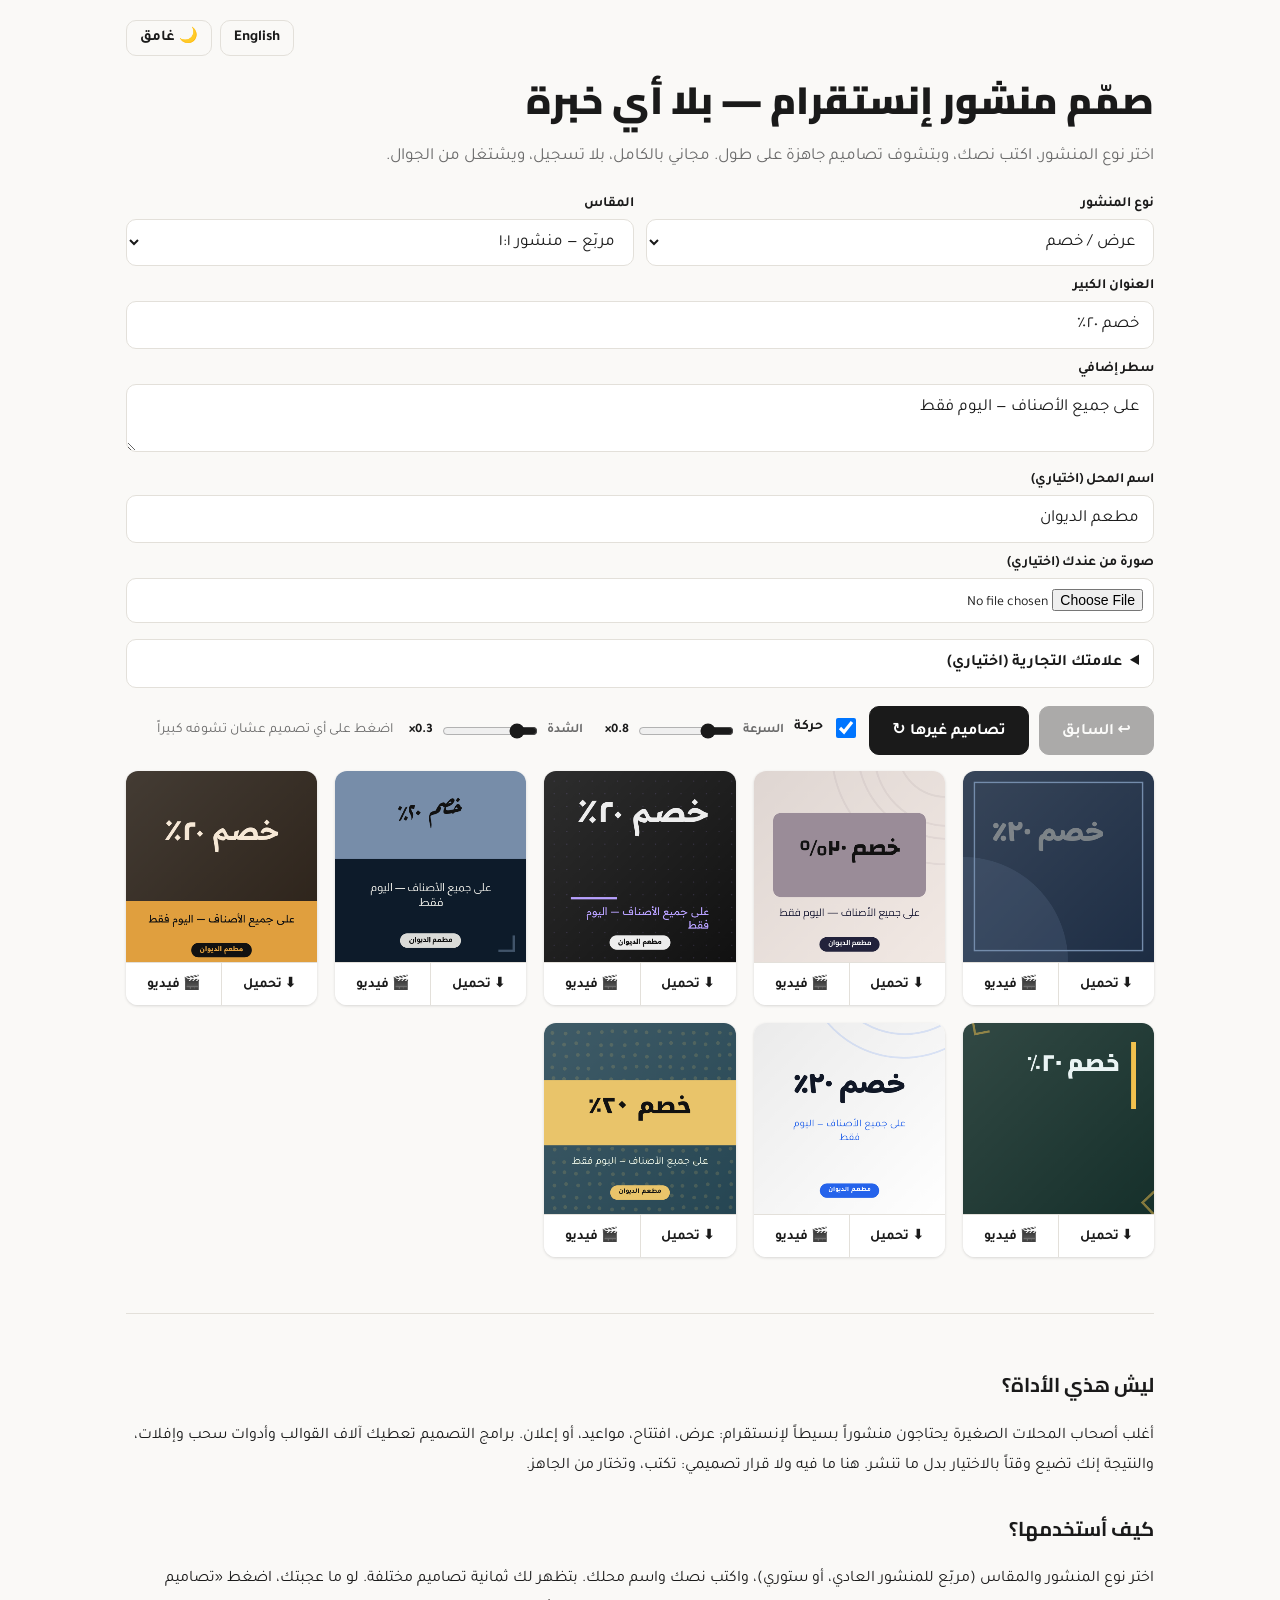
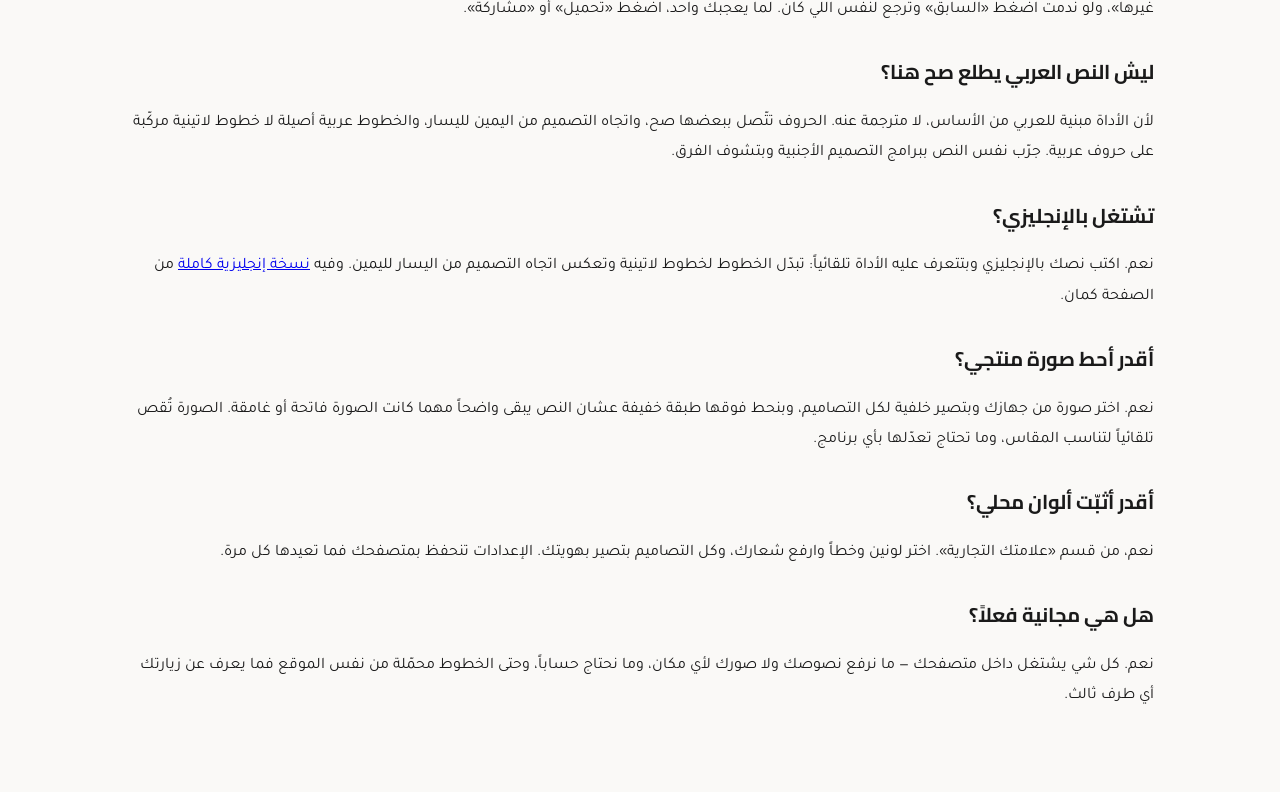
==== index.html @ a60365da "مولّد منشورات إنستقرام — النسخة الأولى أداة تعمل كلياً داخل المتصفح: تكتب نصك فتظهر ثمانية تصاميم جا" ====
<!doctype html>
<html lang="ar" dir="rtl">
<head>
<meta charset="utf-8">
<meta name="viewport" content="width=device-width,initial-scale=1">
<title>تصميم منشور إنستقرام بالعربي — أداة مجانية بلا خبرة تصميم</title>
<meta name="description" content="اكتب نص عرضك وخذ تصميم منشور إنستقرام جاهز بالعربي: عروض، افتتاح، مواعيد، وظائف. مربّع وستوري. مجاني، بلا تسجيل، بلا برامج تصميم.">
<link rel="canonical" href="./">
<link rel="alternate" hreflang="ar" href="./">
<link rel="alternate" hreflang="en" href="./en/">
<link rel="alternate" hreflang="x-default" href="./">
<!-- ضع هنا وسم التحقق من Google Search Console بعد النشر -->
<script>
  // نحطّ الثيم قبل ما ترسم الصفحة، وإلا يومض أبيض ثم يصير غامقاً
  document.documentElement.dataset.theme = localStorage.getItem('theme') ||
    (matchMedia('(prefers-color-scheme: dark)').matches ? 'dark' : 'light');
</script>
<link href="fonts.css" rel="stylesheet">
<link href="style.css" rel="stylesheet">
</head>
<body>
<main>
  <div class="top">
    <a href="en/index.html" hreflang="en">English</a>
    <button id="theme"></button>
  </div>
  <h1 data-i18n="h1"></h1>
  <p class="lede" data-i18n="lede"></p>

  <div class="fields">
    <div class="two">
      <div><label for="type" data-i18n="lType"></label><select id="type"></select></div>
      <div><label for="size" data-i18n="lSize"></label><select id="size"></select></div>
    </div>
    <div><label for="title" id="titleLabel"></label>
      <input id="title" maxlength="70" autocomplete="off"></div>
    <div><label for="sub" id="subLabel"></label>
      <textarea id="sub" rows="2" maxlength="140"></textarea></div>
    <div><label for="name" data-i18n="lName"></label>
      <input id="name" maxlength="40" autocomplete="off"></div>
    <div><label for="photo" data-i18n="lPhoto"></label>
      <div class="photo-row">
        <input id="photo" type="file" accept="image/*">
        <button id="clearPhoto" class="ghost" data-i18n="clearPhoto" hidden></button>
      </div></div>
  </div>

  <details id="brandBox">
    <summary data-i18n="brand"></summary>
    <div class="brand">
      <label class="check"><input type="checkbox" id="useBrand"> <span data-i18n="useBrand"></span></label>
      <div class="colors">
        <label><span data-i18n="primary"></span> <input type="color" id="brandColor" value="#0B3D2E"></label>
        <label><span data-i18n="accent"></span> <input type="color" id="brandAccent" value="#D4AF37"></label>
      </div>
      <div><label for="brandFont" data-i18n="bFont"></label><select id="brandFont"></select></div>
      <div><label for="logo" data-i18n="lLogo"></label>
        <div class="photo-row">
          <input id="logo" type="file" accept="image/*">
          <button id="clearLogo" class="ghost" data-i18n="clearLogo" hidden></button>
        </div></div>
    </div>
  </details>

  <div class="bar">
    <button id="back" data-i18n="back" disabled></button>
    <button id="more" data-i18n="more"></button>
    <label class="check"><input type="checkbox" id="animate"> <span data-i18n="animate"></span></label>
    <span id="motionCtl" class="sliders">
      <label><span data-i18n="speed"></span>
        <input type="range" id="speed" min="0.4" max="2.2" step="0.1" value="0.8"><b id="speedVal"></b></label>
      <label><span data-i18n="power"></span>
        <input type="range" id="power" min="0" max="1.8" step="0.1" value="0.3"><b id="powerVal"></b></label>
    </span>
    <span class="hint" data-i18n="hint"></span>
  </div>

  <div id="grid"></div>

  <dialog id="zoom">
    <canvas id="zoomCanvas"></canvas>
    <div class="actions" id="zoomActions"></div>
  </dialog>

  <section class="explain">
    <h2>ليش هذي الأداة؟</h2>
    <p>أغلب أصحاب المحلات الصغيرة يحتاجون منشوراً بسيطاً لإنستقرام: عرض، افتتاح، مواعيد،
      أو إعلان. برامج التصميم تعطيك آلاف القوالب وأدوات سحب وإفلات، والنتيجة إنك تضيع
      وقتاً بالاختيار بدل ما تنشر. هنا ما فيه ولا قرار تصميمي: تكتب، وتختار من الجاهز.</p>
    <h2>كيف أستخدمها؟</h2>
    <p>اختر نوع المنشور والمقاس (مربّع للمنشور العادي، أو ستوري)، واكتب نصك واسم محلك.
      بتظهر لك ثمانية تصاميم مختلفة. لو ما عجبتك، اضغط «تصاميم غيرها»، ولو ندمت اضغط
      «السابق» وترجع لنفس اللي كان. لما يعجبك واحد، اضغط «تحميل» أو «مشاركة».</p>
    <h2>ليش النص العربي يطلع صح هنا؟</h2>
    <p>لأن الأداة مبنية للعربي من الأساس، لا مترجمة عنه. الحروف تتّصل ببعضها صح،
      واتجاه التصميم من اليمين لليسار، والخطوط عربية أصيلة لا خطوط لاتينية مركّبة
      على حروف عربية. جرّب نفس النص ببرامج التصميم الأجنبية وبتشوف الفرق.</p>
    <h2>تشتغل بالإنجليزي؟</h2>
    <p>نعم. اكتب نصك بالإنجليزي وبتتعرف عليه الأداة تلقائياً: تبدّل الخطوط لخطوط
      لاتينية وتعكس اتجاه التصميم من اليسار لليمين. وفيه
      <a href="en/index.html" hreflang="en">نسخة إنجليزية كاملة</a> من الصفحة كمان.</p>
    <h2>أقدر أحط صورة منتجي؟</h2>
    <p>نعم. اختر صورة من جهازك وبتصير خلفية لكل التصاميم، وبنحط فوقها طبقة خفيفة
      عشان النص يبقى واضحاً مهما كانت الصورة فاتحة أو غامقة. الصورة تُقص تلقائياً
      لتناسب المقاس، وما تحتاج تعدّلها بأي برنامج.</p>
    <h2>أقدر أثبّت ألوان محلي؟</h2>
    <p>نعم، من قسم «علامتك التجارية». اختر لونين وخطاً وارفع شعارك، وكل التصاميم
      بتصير بهويتك. الإعدادات تنحفظ بمتصفحك فما تعيدها كل مرة.</p>
    <h2>هل هي مجانية فعلاً؟</h2>
    <p>نعم. كل شي يشتغل داخل متصفحك — ما نرفع نصوصك ولا صورك لأي مكان، وما نحتاج حساباً،
      وحتى الخطوط محمّلة من نفس الموقع فما يعرف عن زيارتك أي طرف ثالث.</p>
  </section>
</main>

<script src="design.js"></script>
<script src="app.js"></script>
</body>
</html>
---- fonts.css ----
/* Local fonts, downloaded from Google Fonts. No network, no third party. */
@font-face {
  font-family: 'Almarai';
  font-style: normal;
  font-weight: 400;
  font-display: swap;
  src: url(fonts/almarai-400-arabic.woff2) format('woff2');
  unicode-range: U+0600-06FF, U+0750-077F, U+0870-088E, U+0890-0891, U+0897-08E1, U+08E3-08FF, U+200C-200E, U+2010-2011, U+204F, U+2E41, U+FB50-FDFF, U+FE70-FE74, U+FE76-FEFC, U+102E0-102FB, U+10E60-10E7E, U+10EC2-10EC4, U+10EFC-10EFF, U+1EE00-1EE03, U+1EE05-1EE1F, U+1EE21-1EE22, U+1EE24, U+1EE27, U+1EE29-1EE32, U+1EE34-1EE37, U+1EE39, U+1EE3B, U+1EE42, U+1EE47, U+1EE49, U+1EE4B, U+1EE4D-1EE4F, U+1EE51-1EE52, U+1EE54, U+1EE57, U+1EE59, U+1EE5B, U+1EE5D, U+1EE5F, U+1EE61-1EE62, U+1EE64, U+1EE67-1EE6A, U+1EE6C-1EE72, U+1EE74-1EE77, U+1EE79-1EE7C, U+1EE7E, U+1EE80-1EE89, U+1EE8B-1EE9B, U+1EEA1-1EEA3, U+1EEA5-1EEA9, U+1EEAB-1EEBB, U+1EEF0-1EEF1;
}
@font-face {
  font-family: 'Almarai';
  font-style: normal;
  font-weight: 400;
  font-display: swap;
  src: url(fonts/almarai-400-latin.woff2) format('woff2');
  unicode-range: U+0000-00FF, U+0131, U+0152-0153, U+02BB-02BC, U+02C6, U+02DA, U+02DC, U+0304, U+0308, U+0329, U+2000-206F, U+20AC, U+2122, U+2191, U+2193, U+2212, U+2215, U+FEFF, U+FFFD;
}
@font-face {
  font-family: 'Almarai';
  font-style: normal;
  font-weight: 800;
  font-display: swap;
  src: url(fonts/almarai-800-arabic.woff2) format('woff2');
  unicode-range: U+0600-06FF, U+0750-077F, U+0870-088E, U+0890-0891, U+0897-08E1, U+08E3-08FF, U+200C-200E, U+2010-2011, U+204F, U+2E41, U+FB50-FDFF, U+FE70-FE74, U+FE76-FEFC, U+102E0-102FB, U+10E60-10E7E, U+10EC2-10EC4, U+10EFC-10EFF, U+1EE00-1EE03, U+1EE05-1EE1F, U+1EE21-1EE22, U+1EE24, U+1EE27, U+1EE29-1EE32, U+1EE34-1EE37, U+1EE39, U+1EE3B, U+1EE42, U+1EE47, U+1EE49, U+1EE4B, U+1EE4D-1EE4F, U+1EE51-1EE52, U+1EE54, U+1EE57, U+1EE59, U+1EE5B, U+1EE5D, U+1EE5F, U+1EE61-1EE62, U+1EE64, U+1EE67-1EE6A, U+1EE6C-1EE72, U+1EE74-1EE77, U+1EE79-1EE7C, U+1EE7E, U+1EE80-1EE89, U+1EE8B-1EE9B, U+1EEA1-1EEA3, U+1EEA5-1EEA9, U+1EEAB-1EEBB, U+1EEF0-1EEF1;
}
@font-face {
  font-family: 'Almarai';
  font-style: normal;
  font-weight: 800;
  font-display: swap;
  src: url(fonts/almarai-800-latin.woff2) format('woff2');
  unicode-range: U+0000-00FF, U+0131, U+0152-0153, U+02BB-02BC, U+02C6, U+02DA, U+02DC, U+0304, U+0308, U+0329, U+2000-206F, U+20AC, U+2122, U+2191, U+2193, U+2212, U+2215, U+FEFF, U+FFFD;
}
@font-face {
  font-family: 'Cairo';
  font-style: normal;
  font-weight: 400;
  font-display: swap;
  src: url(fonts/cairo-400-arabic.woff2) format('woff2');
  unicode-range: U+0600-06FF, U+0750-077F, U+0870-088E, U+0890-0891, U+0897-08E1, U+08E3-08FF, U+200C-200E, U+2010-2011, U+204F, U+2E41, U+FB50-FDFF, U+FE70-FE74, U+FE76-FEFC, U+102E0-102FB, U+10E60-10E7E, U+10EC2-10EC4, U+10EFC-10EFF, U+1EE00-1EE03, U+1EE05-1EE1F, U+1EE21-1EE22, U+1EE24, U+1EE27, U+1EE29-1EE32, U+1EE34-1EE37, U+1EE39, U+1EE3B, U+1EE42, U+1EE47, U+1EE49, U+1EE4B, U+1EE4D-1EE4F, U+1EE51-1EE52, U+1EE54, U+1EE57, U+1EE59, U+1EE5B, U+1EE5D, U+1EE5F, U+1EE61-1EE62, U+1EE64, U+1EE67-1EE6A, U+1EE6C-1EE72, U+1EE74-1EE77, U+1EE79-1EE7C, U+1EE7E, U+1EE80-1EE89, U+1EE8B-1EE9B, U+1EEA1-1EEA3, U+1EEA5-1EEA9, U+1EEAB-1EEBB, U+1EEF0-1EEF1;
}
@font-face {
  font-family: 'Cairo';
  font-style: normal;
  font-weight: 400;
  font-display: swap;
  src: url(fonts/cairo-400-latin-ext.woff2) format('woff2');
  unicode-range: U+0100-02BA, U+02BD-02C5, U+02C7-02CC, U+02CE-02D7, U+02DD-02FF, U+0304, U+0308, U+0329, U+1D00-1DBF, U+1E00-1E9F, U+1EF2-1EFF, U+2020, U+20A0-20AB, U+20AD-20C0, U+2113, U+2C60-2C7F, U+A720-A7FF;
}
@font-face {
  font-family: 'Cairo';
  font-style: normal;
  font-weight: 400;
  font-display: swap;
  src: url(fonts/cairo-400-latin.woff2) format('woff2');
  unicode-range: U+0000-00FF, U+0131, U+0152-0153, U+02BB-02BC, U+02C6, U+02DA, U+02DC, U+0304, U+0308, U+0329, U+2000-206F, U+20AC, U+2122, U+2191, U+2193, U+2212, U+2215, U+FEFF, U+FFFD;
}
@font-face {
  font-family: 'Cairo';
  font-style: normal;
  font-weight: 700;
  font-display: swap;
  src: url(fonts/cairo-700-arabic.woff2) format('woff2');
  unicode-range: U+0600-06FF, U+0750-077F, U+0870-088E, U+0890-0891, U+0897-08E1, U+08E3-08FF, U+200C-200E, U+2010-2011, U+204F, U+2E41, U+FB50-FDFF, U+FE70-FE74, U+FE76-FEFC, U+102E0-102FB, U+10E60-10E7E, U+10EC2-10EC4, U+10EFC-10EFF, U+1EE00-1EE03, U+1EE05-1EE1F, U+1EE21-1EE22, U+1EE24, U+1EE27, U+1EE29-1EE32, U+1EE34-1EE37, U+1EE39, U+1EE3B, U+1EE42, U+1EE47, U+1EE49, U+1EE4B, U+1EE4D-1EE4F, U+1EE51-1EE52, U+1EE54, U+1EE57, U+1EE59, U+1EE5B, U+1EE5D, U+1EE5F, U+1EE61-1EE62, U+1EE64, U+1EE67-1EE6A, U+1EE6C-1EE72, U+1EE74-1EE77, U+1EE79-1EE7C, U+1EE7E, U+1EE80-1EE89, U+1EE8B-1EE9B, U+1EEA1-1EEA3, U+1EEA5-1EEA9, U+1EEAB-1EEBB, U+1EEF0-1EEF1;
}
@font-face {
  font-family: 'Cairo';
  font-style: normal;
  font-weight: 700;
  font-display: swap;
  src: url(fonts/cairo-700-latin-ext.woff2) format('woff2');
  unicode-range: U+0100-02BA, U+02BD-02C5, U+02C7-02CC, U+02CE-02D7, U+02DD-02FF, U+0304, U+0308, U+0329, U+1D00-1DBF, U+1E00-1E9F, U+1EF2-1EFF, U+2020, U+20A0-20AB, U+20AD-20C0, U+2113, U+2C60-2C7F, U+A720-A7FF;
}
@font-face {
  font-family: 'Cairo';
  font-style: normal;
  font-weight: 700;
  font-display: swap;
  src: url(fonts/cairo-700-latin.woff2) format('woff2');
  unicode-range: U+0000-00FF, U+0131, U+0152-0153, U+02BB-02BC, U+02C6, U+02DA, U+02DC, U+0304, U+0308, U+0329, U+2000-206F, U+20AC, U+2122, U+2191, U+2193, U+2212, U+2215, U+FEFF, U+FFFD;
}
@font-face {
  font-family: 'Cairo';
  font-style: normal;
  font-weight: 900;
  font-display: swap;
  src: url(fonts/cairo-900-arabic.woff2) format('woff2');
  unicode-range: U+0600-06FF, U+0750-077F, U+0870-088E, U+0890-0891, U+0897-08E1, U+08E3-08FF, U+200C-200E, U+2010-2011, U+204F, U+2E41, U+FB50-FDFF, U+FE70-FE74, U+FE76-FEFC, U+102E0-102FB, U+10E60-10E7E, U+10EC2-10EC4, U+10EFC-10EFF, U+1EE00-1EE03, U+1EE05-1EE1F, U+1EE21-1EE22, U+1EE24, U+1EE27, U+1EE29-1EE32, U+1EE34-1EE37, U+1EE39, U+1EE3B, U+1EE42, U+1EE47, U+1EE49, U+1EE4B, U+1EE4D-1EE4F, U+1EE51-1EE52, U+1EE54, U+1EE57, U+1EE59, U+1EE5B, U+1EE5D, U+1EE5F, U+1EE61-1EE62, U+1EE64, U+1EE67-1EE6A, U+1EE6C-1EE72, U+1EE74-1EE77, U+1EE79-1EE7C, U+1EE7E, U+1EE80-1EE89, U+1EE8B-1EE9B, U+1EEA1-1EEA3, U+1EEA5-1EEA9, U+1EEAB-1EEBB, U+1EEF0-1EEF1;
}
@font-face {
  font-family: 'Cairo';
  font-style: normal;
  font-weight: 900;
  font-display: swap;
  src: url(fonts/cairo-900-latin-ext.woff2) format('woff2');
  unicode-range: U+0100-02BA, U+02BD-02C5, U+02C7-02CC, U+02CE-02D7, U+02DD-02FF, U+0304, U+0308, U+0329, U+1D00-1DBF, U+1E00-1E9F, U+1EF2-1EFF, U+2020, U+20A0-20AB, U+20AD-20C0, U+2113, U+2C60-2C7F, U+A720-A7FF;
}
@font-face {
  font-family: 'Cairo';
  font-style: normal;
  font-weight: 900;
  font-display: swap;
  src: url(fonts/cairo-900-latin.woff2) format('woff2');
  unicode-range: U+0000-00FF, U+0131, U+0152-0153, U+02BB-02BC, U+02C6, U+02DA, U+02DC, U+0304, U+0308, U+0329, U+2000-206F, U+20AC, U+2122, U+2191, U+2193, U+2212, U+2215, U+FEFF, U+FFFD;
}
@font-face {
  font-family: 'Changa';
  font-style: normal;
  font-weight: 400;
  font-display: swap;
  src: url(fonts/changa-400-arabic.woff2) format('woff2');
  unicode-range: U+0600-06FF, U+0750-077F, U+0870-088E, U+0890-0891, U+0897-08E1, U+08E3-08FF, U+200C-200E, U+2010-2011, U+204F, U+2E41, U+FB50-FDFF, U+FE70-FE74, U+FE76-FEFC, U+102E0-102FB, U+10E60-10E7E, U+10EC2-10EC4, U+10EFC-10EFF, U+1EE00-1EE03, U+1EE05-1EE1F, U+1EE21-1EE22, U+1EE24, U+1EE27, U+1EE29-1EE32, U+1EE34-1EE37, U+1EE39, U+1EE3B, U+1EE42, U+1EE47, U+1EE49, U+1EE4B, U+1EE4D-1EE4F, U+1EE51-1EE52, U+1EE54, U+1EE57, U+1EE59, U+1EE5B, U+1EE5D, U+1EE5F, U+1EE61-1EE62, U+1EE64, U+1EE67-1EE6A, U+1EE6C-1EE72, U+1EE74-1EE77, U+1EE79-1EE7C, U+1EE7E, U+1EE80-1EE89, U+1EE8B-1EE9B, U+1EEA1-1EEA3, U+1EEA5-1EEA9, U+1EEAB-1EEBB, U+1EEF0-1EEF1;
}
@font-face {
  font-family: 'Changa';
  font-style: normal;
  font-weight: 400;
  font-display: swap;
  src: url(fonts/changa-400-latin-ext.woff2) format('woff2');
  unicode-range: U+0100-02BA, U+02BD-02C5, U+02C7-02CC, U+02CE-02D7, U+02DD-02FF, U+0304, U+0308, U+0329, U+1D00-1DBF, U+1E00-1E9F, U+1EF2-1EFF, U+2020, U+20A0-20AB, U+20AD-20C0, U+2113, U+2C60-2C7F, U+A720-A7FF;
}
@font-face {
  font-family: 'Changa';
  font-style: normal;
  font-weight: 400;
  font-display: swap;
  src: url(fonts/changa-400-latin.woff2) format('woff2');
  unicode-range: U+0000-00FF, U+0131, U+0152-0153, U+02BB-02BC, U+02C6, U+02DA, U+02DC, U+0304, U+0308, U+0329, U+2000-206F, U+20AC, U+2122, U+2191, U+2193, U+2212, U+2215, U+FEFF, U+FFFD;
}
@font-face {
  font-family: 'Changa';
  font-style: normal;
  font-weight: 700;
  font-display: swap;
  src: url(fonts/changa-700-arabic.woff2) format('woff2');
  unicode-range: U+0600-06FF, U+0750-077F, U+0870-088E, U+0890-0891, U+0897-08E1, U+08E3-08FF, U+200C-200E, U+2010-2011, U+204F, U+2E41, U+FB50-FDFF, U+FE70-FE74, U+FE76-FEFC, U+102E0-102FB, U+10E60-10E7E, U+10EC2-10EC4, U+10EFC-10EFF, U+1EE00-1EE03, U+1EE05-1EE1F, U+1EE21-1EE22, U+1EE24, U+1EE27, U+1EE29-1EE32, U+1EE34-1EE37, U+1EE39, U+1EE3B, U+1EE42, U+1EE47, U+1EE49, U+1EE4B, U+1EE4D-1EE4F, U+1EE51-1EE52, U+1EE54, U+1EE57, U+1EE59, U+1EE5B, U+1EE5D, U+1EE5F, U+1EE61-1EE62, U+1EE64, U+1EE67-1EE6A, U+1EE6C-1EE72, U+1EE74-1EE77, U+1EE79-1EE7C, U+1EE7E, U+1EE80-1EE89, U+1EE8B-1EE9B, U+1EEA1-1EEA3, U+1EEA5-1EEA9, U+1EEAB-1EEBB, U+1EEF0-1EEF1;
}
@font-face {
  font-family: 'Changa';
  font-style: normal;
  font-weight: 700;
  font-display: swap;
  src: url(fonts/changa-700-latin-ext.woff2) format('woff2');
  unicode-range: U+0100-02BA, U+02BD-02C5, U+02C7-02CC, U+02CE-02D7, U+02DD-02FF, U+0304, U+0308, U+0329, U+1D00-1DBF, U+1E00-1E9F, U+1EF2-1EFF, U+2020, U+20A0-20AB, U+20AD-20C0, U+2113, U+2C60-2C7F, U+A720-A7FF;
}
@font-face {
  font-family: 'Changa';
  font-style: normal;
  font-weight: 700;
  font-display: swap;
  src: url(fonts/changa-700-latin.woff2) format('woff2');
  unicode-range: U+0000-00FF, U+0131, U+0152-0153, U+02BB-02BC, U+02C6, U+02DA, U+02DC, U+0304, U+0308, U+0329, U+2000-206F, U+20AC, U+2122, U+2191, U+2193, U+2212, U+2215, U+FEFF, U+FFFD;
}
@font-face {
  font-family: 'Tajawal';
  font-style: normal;
  font-weight: 400;
  font-display: swap;
  src: url(fonts/tajawal-400-arabic.woff2) format('woff2');
  unicode-range: U+0600-06FF, U+0750-077F, U+0870-088E, U+0890-0891, U+0897-08E1, U+08E3-08FF, U+200C-200E, U+2010-2011, U+204F, U+2E41, U+FB50-FDFF, U+FE70-FE74, U+FE76-FEFC, U+102E0-102FB, U+10E60-10E7E, U+10EC2-10EC4, U+10EFC-10EFF, U+1EE00-1EE03, U+1EE05-1EE1F, U+1EE21-1EE22, U+1EE24, U+1EE27, U+1EE29-1EE32, U+1EE34-1EE37, U+1EE39, U+1EE3B, U+1EE42, U+1EE47, U+1EE49, U+1EE4B, U+1EE4D-1EE4F, U+1EE51-1EE52, U+1EE54, U+1EE57, U+1EE59, U+1EE5B, U+1EE5D, U+1EE5F, U+1EE61-1EE62, U+1EE64, U+1EE67-1EE6A, U+1EE6C-1EE72, U+1EE74-1EE77, U+1EE79-1EE7C, U+1EE7E, U+1EE80-1EE89, U+1EE8B-1EE9B, U+1EEA1-1EEA3, U+1EEA5-1EEA9, U+1EEAB-1EEBB, U+1EEF0-1EEF1;
}
@font-face {
  font-family: 'Tajawal';
  font-style: normal;
  font-weight: 400;
  font-display: swap;
  src: url(fonts/tajawal-400-latin.woff2) format('woff2');
  unicode-range: U+0000-00FF, U+0131, U+0152-0153, U+02BB-02BC, U+02C6, U+02DA, U+02DC, U+0304, U+0308, U+0329, U+2000-206F, U+20AC, U+2122, U+2191, U+2193, U+2212, U+2215, U+FEFF, U+FFFD;
}
@font-face {
  font-family: 'Tajawal';
  font-style: normal;
  font-weight: 700;
  font-display: swap;
  src: url(fonts/tajawal-700-arabic.woff2) format('woff2');
  unicode-range: U+0600-06FF, U+0750-077F, U+0870-088E, U+0890-0891, U+0897-08E1, U+08E3-08FF, U+200C-200E, U+2010-2011, U+204F, U+2E41, U+FB50-FDFF, U+FE70-FE74, U+FE76-FEFC, U+102E0-102FB, U+10E60-10E7E, U+10EC2-10EC4, U+10EFC-10EFF, U+1EE00-1EE03, U+1EE05-1EE1F, U+1EE21-1EE22, U+1EE24, U+1EE27, U+1EE29-1EE32, U+1EE34-1EE37, U+1EE39, U+1EE3B, U+1EE42, U+1EE47, U+1EE49, U+1EE4B, U+1EE4D-1EE4F, U+1EE51-1EE52, U+1EE54, U+1EE57, U+1EE59, U+1EE5B, U+1EE5D, U+1EE5F, U+1EE61-1EE62, U+1EE64, U+1EE67-1EE6A, U+1EE6C-1EE72, U+1EE74-1EE77, U+1EE79-1EE7C, U+1EE7E, U+1EE80-1EE89, U+1EE8B-1EE9B, U+1EEA1-1EEA3, U+1EEA5-1EEA9, U+1EEAB-1EEBB, U+1EEF0-1EEF1;
}
@font-face {
  font-family: 'Tajawal';
  font-style: normal;
  font-weight: 700;
  font-display: swap;
  src: url(fonts/tajawal-700-latin.woff2) format('woff2');
  unicode-range: U+0000-00FF, U+0131, U+0152-0153, U+02BB-02BC, U+02C6, U+02DA, U+02DC, U+0304, U+0308, U+0329, U+2000-206F, U+20AC, U+2122, U+2191, U+2193, U+2212, U+2215, U+FEFF, U+FFFD;
}
@font-face {
  font-family: 'Tajawal';
  font-style: normal;
  font-weight: 800;
  font-display: swap;
  src: url(fonts/tajawal-800-arabic.woff2) format('woff2');
  unicode-range: U+0600-06FF, U+0750-077F, U+0870-088E, U+0890-0891, U+0897-08E1, U+08E3-08FF, U+200C-200E, U+2010-2011, U+204F, U+2E41, U+FB50-FDFF, U+FE70-FE74, U+FE76-FEFC, U+102E0-102FB, U+10E60-10E7E, U+10EC2-10EC4, U+10EFC-10EFF, U+1EE00-1EE03, U+1EE05-1EE1F, U+1EE21-1EE22, U+1EE24, U+1EE27, U+1EE29-1EE32, U+1EE34-1EE37, U+1EE39, U+1EE3B, U+1EE42, U+1EE47, U+1EE49, U+1EE4B, U+1EE4D-1EE4F, U+1EE51-1EE52, U+1EE54, U+1EE57, U+1EE59, U+1EE5B, U+1EE5D, U+1EE5F, U+1EE61-1EE62, U+1EE64, U+1EE67-1EE6A, U+1EE6C-1EE72, U+1EE74-1EE77, U+1EE79-1EE7C, U+1EE7E, U+1EE80-1EE89, U+1EE8B-1EE9B, U+1EEA1-1EEA3, U+1EEA5-1EEA9, U+1EEAB-1EEBB, U+1EEF0-1EEF1;
}
@font-face {
  font-family: 'Tajawal';
  font-style: normal;
  font-weight: 800;
  font-display: swap;
  src: url(fonts/tajawal-800-latin.woff2) format('woff2');
  unicode-range: U+0000-00FF, U+0131, U+0152-0153, U+02BB-02BC, U+02C6, U+02DA, U+02DC, U+0304, U+0308, U+0329, U+2000-206F, U+20AC, U+2122, U+2191, U+2193, U+2212, U+2215, U+FEFF, U+FFFD;
}
@font-face {
  font-family: 'Alexandria';
  font-style: normal;
  font-weight: 400;
  font-display: swap;
  src: url(fonts/alexandria-400-arabic.woff2) format('woff2');
  unicode-range: U+0600-06FF, U+0750-077F, U+0870-088E, U+0890-0891, U+0897-08E1, U+08E3-08FF, U+200C-200E, U+2010-2011, U+204F, U+2E41, U+FB50-FDFF, U+FE70-FE74, U+FE76-FEFC, U+102E0-102FB, U+10E60-10E7E, U+10EC2-10EC4, U+10EFC-10EFF, U+1EE00-1EE03, U+1EE05-1EE1F, U+1EE21-1EE22, U+1EE24, U+1EE27, U+1EE29-1EE32, U+1EE34-1EE37, U+1EE39, U+1EE3B, U+1EE42, U+1EE47, U+1EE49, U+1EE4B, U+1EE4D-1EE4F, U+1EE51-1EE52, U+1EE54, U+1EE57, U+1EE59, U+1EE5B, U+1EE5D, U+1EE5F, U+1EE61-1EE62, U+1EE64, U+1EE67-1EE6A, U+1EE6C-1EE72, U+1EE74-1EE77, U+1EE79-1EE7C, U+1EE7E, U+1EE80-1EE89, U+1EE8B-1EE9B, U+1EEA1-1EEA3, U+1EEA5-1EEA9, U+1EEAB-1EEBB, U+1EEF0-1EEF1;
}
@font-face {
  font-family: 'Alexandria';
  font-style: normal;
  font-weight: 400;
  font-display: swap;
  src: url(fonts/alexandria-400-latin-ext.woff2) format('woff2');
  unicode-range: U+0100-02BA, U+02BD-02C5, U+02C7-02CC, U+02CE-02D7, U+02DD-02FF, U+0304, U+0308, U+0329, U+1D00-1DBF, U+1E00-1E9F, U+1EF2-1EFF, U+2020, U+20A0-20AB, U+20AD-20C0, U+2113, U+2C60-2C7F, U+A720-A7FF;
}
@font-face {
  font-family: 'Alexandria';
  font-style: normal;
  font-weight: 400;
  font-display: swap;
  src: url(fonts/alexandria-400-latin.woff2) format('woff2');
  unicode-range: U+0000-00FF, U+0131, U+0152-0153, U+02BB-02BC, U+02C6, U+02DA, U+02DC, U+0304, U+0308, U+0329, U+2000-206F, U+20AC, U+2122, U+2191, U+2193, U+2212, U+2215, U+FEFF, U+FFFD;
}
@font-face {
  font-family: 'Alexandria';
  font-style: normal;
  font-weight: 700;
  font-display: swap;
  src: url(fonts/alexandria-700-arabic.woff2) format('woff2');
  unicode-range: U+0600-06FF, U+0750-077F, U+0870-088E, U+0890-0891, U+0897-08E1, U+08E3-08FF, U+200C-200E, U+2010-2011, U+204F, U+2E41, U+FB50-FDFF, U+FE70-FE74, U+FE76-FEFC, U+102E0-102FB, U+10E60-10E7E, U+10EC2-10EC4, U+10EFC-10EFF, U+1EE00-1EE03, U+1EE05-1EE1F, U+1EE21-1EE22, U+1EE24, U+1EE27, U+1EE29-1EE32, U+1EE34-1EE37, U+1EE39, U+1EE3B, U+1EE42, U+1EE47, U+1EE49, U+1EE4B, U+1EE4D-1EE4F, U+1EE51-1EE52, U+1EE54, U+1EE57, U+1EE59, U+1EE5B, U+1EE5D, U+1EE5F, U+1EE61-1EE62, U+1EE64, U+1EE67-1EE6A, U+1EE6C-1EE72, U+1EE74-1EE77, U+1EE79-1EE7C, U+1EE7E, U+1EE80-1EE89, U+1EE8B-1EE9B, U+1EEA1-1EEA3, U+1EEA5-1EEA9, U+1EEAB-1EEBB, U+1EEF0-1EEF1;
}
@font-face {
  font-family: 'Alexandria';
  font-style: normal;
  font-weight: 700;
  font-display: swap;
  src: url(fonts/alexandria-700-latin-ext.woff2) format('woff2');
  unicode-range: U+0100-02BA, U+02BD-02C5, U+02C7-02CC, U+02CE-02D7, U+02DD-02FF, U+0304, U+0308, U+0329, U+1D00-1DBF, U+1E00-1E9F, U+1EF2-1EFF, U+2020, U+20A0-20AB, U+20AD-20C0, U+2113, U+2C60-2C7F, U+A720-A7FF;
}
@font-face {
  font-family: 'Alexandria';
  font-style: normal;
  font-weight: 700;
  font-display: swap;
  src: url(fonts/alexandria-700-latin.woff2) format('woff2');
  unicode-range: U+0000-00FF, U+0131, U+0152-0153, U+02BB-02BC, U+02C6, U+02DA, U+02DC, U+0304, U+0308, U+0329, U+2000-206F, U+20AC, U+2122, U+2191, U+2193, U+2212, U+2215, U+FEFF, U+FFFD;
}
@font-face {
  font-family: 'Alexandria';
  font-style: normal;
  font-weight: 800;
  font-display: swap;
  src: url(fonts/alexandria-800-arabic.woff2) format('woff2');
  unicode-range: U+0600-06FF, U+0750-077F, U+0870-088E, U+0890-0891, U+0897-08E1, U+08E3-08FF, U+200C-200E, U+2010-2011, U+204F, U+2E41, U+FB50-FDFF, U+FE70-FE74, U+FE76-FEFC, U+102E0-102FB, U+10E60-10E7E, U+10EC2-10EC4, U+10EFC-10EFF, U+1EE00-1EE03, U+1EE05-1EE1F, U+1EE21-1EE22, U+1EE24, U+1EE27, U+1EE29-1EE32, U+1EE34-1EE37, U+1EE39, U+1EE3B, U+1EE42, U+1EE47, U+1EE49, U+1EE4B, U+1EE4D-1EE4F, U+1EE51-1EE52, U+1EE54, U+1EE57, U+1EE59, U+1EE5B, U+1EE5D, U+1EE5F, U+1EE61-1EE62, U+1EE64, U+1EE67-1EE6A, U+1EE6C-1EE72, U+1EE74-1EE77, U+1EE79-1EE7C, U+1EE7E, U+1EE80-1EE89, U+1EE8B-1EE9B, U+1EEA1-1EEA3, U+1EEA5-1EEA9, U+1EEAB-1EEBB, U+1EEF0-1EEF1;
}
@font-face {
  font-family: 'Alexandria';
  font-style: normal;
  font-weight: 800;
  font-display: swap;
  src: url(fonts/alexandria-800-latin-ext.woff2) format('woff2');
  unicode-range: U+0100-02BA, U+02BD-02C5, U+02C7-02CC, U+02CE-02D7, U+02DD-02FF, U+0304, U+0308, U+0329, U+1D00-1DBF, U+1E00-1E9F, U+1EF2-1EFF, U+2020, U+20A0-20AB, U+20AD-20C0, U+2113, U+2C60-2C7F, U+A720-A7FF;
}
@font-face {
  font-family: 'Alexandria';
  font-style: normal;
  font-weight: 800;
  font-display: swap;
  src: url(fonts/alexandria-800-latin.woff2) format('woff2');
  unicode-range: U+0000-00FF, U+0131, U+0152-0153, U+02BB-02BC, U+02C6, U+02DA, U+02DC, U+0304, U+0308, U+0329, U+2000-206F, U+20AC, U+2122, U+2191, U+2193, U+2212, U+2215, U+FEFF, U+FFFD;
}
@font-face {
  font-family: 'Amiri';
  font-style: normal;
  font-weight: 400;
  font-display: swap;
  src: url(fonts/amiri-400-arabic.woff2) format('woff2');
  unicode-range: U+0600-06FF, U+0750-077F, U+0870-088E, U+0890-0891, U+0897-08E1, U+08E3-08FF, U+200C-200E, U+2010-2011, U+204F, U+2E41, U+FB50-FDFF, U+FE70-FE74, U+FE76-FEFC, U+102E0-102FB, U+10E60-10E7E, U+10EC2-10EC4, U+10EFC-10EFF, U+1EE00-1EE03, U+1EE05-1EE1F, U+1EE21-1EE22, U+1EE24, U+1EE27, U+1EE29-1EE32, U+1EE34-1EE37, U+1EE39, U+1EE3B, U+1EE42, U+1EE47, U+1EE49, U+1EE4B, U+1EE4D-1EE4F, U+1EE51-1EE52, U+1EE54, U+1EE57, U+1EE59, U+1EE5B, U+1EE5D, U+1EE5F, U+1EE61-1EE62, U+1EE64, U+1EE67-1EE6A, U+1EE6C-1EE72, U+1EE74-1EE77, U+1EE79-1EE7C, U+1EE7E, U+1EE80-1EE89, U+1EE8B-1EE9B, U+1EEA1-1EEA3, U+1EEA5-1EEA9, U+1EEAB-1EEBB, U+1EEF0-1EEF1;
}
@font-face {
  font-family: 'Amiri';
  font-style: normal;
  font-weight: 400;
  font-display: swap;
  src: url(fonts/amiri-400-latin-ext.woff2) format('woff2');
  unicode-range: U+0100-02BA, U+02BD-02C5, U+02C7-02CC, U+02CE-02D7, U+02DD-02FF, U+0304, U+0308, U+0329, U+1D00-1DBF, U+1E00-1E9F, U+1EF2-1EFF, U+2020, U+20A0-20AB, U+20AD-20C0, U+2113, U+2C60-2C7F, U+A720-A7FF;
}
@font-face {
  font-family: 'Amiri';
  font-style: normal;
  font-weight: 400;
  font-display: swap;
  src: url(fonts/amiri-400-latin.woff2) format('woff2');
  unicode-range: U+0000-00FF, U+0131, U+0152-0153, U+02BB-02BC, U+02C6, U+02DA, U+02DC, U+0304, U+0308, U+0329, U+2000-206F, U+20AC, U+2122, U+2191, U+2193, U+2212, U+2215, U+FEFF, U+FFFD;
}
@font-face {
  font-family: 'Amiri';
  font-style: normal;
  font-weight: 700;
  font-display: swap;
  src: url(fonts/amiri-700-arabic.woff2) format('woff2');
  unicode-range: U+0600-06FF, U+0750-077F, U+0870-088E, U+0890-0891, U+0897-08E1, U+08E3-08FF, U+200C-200E, U+2010-2011, U+204F, U+2E41, U+FB50-FDFF, U+FE70-FE74, U+FE76-FEFC, U+102E0-102FB, U+10E60-10E7E, U+10EC2-10EC4, U+10EFC-10EFF, U+1EE00-1EE03, U+1EE05-1EE1F, U+1EE21-1EE22, U+1EE24, U+1EE27, U+1EE29-1EE32, U+1EE34-1EE37, U+1EE39, U+1EE3B, U+1EE42, U+1EE47, U+1EE49, U+1EE4B, U+1EE4D-1EE4F, U+1EE51-1EE52, U+1EE54, U+1EE57, U+1EE59, U+1EE5B, U+1EE5D, U+1EE5F, U+1EE61-1EE62, U+1EE64, U+1EE67-1EE6A, U+1EE6C-1EE72, U+1EE74-1EE77, U+1EE79-1EE7C, U+1EE7E, U+1EE80-1EE89, U+1EE8B-1EE9B, U+1EEA1-1EEA3, U+1EEA5-1EEA9, U+1EEAB-1EEBB, U+1EEF0-1EEF1;
}
@font-face {
  font-family: 'Amiri';
  font-style: normal;
  font-weight: 700;
  font-display: swap;
  src: url(fonts/amiri-700-latin-ext.woff2) format('woff2');
  unicode-range: U+0100-02BA, U+02BD-02C5, U+02C7-02CC, U+02CE-02D7, U+02DD-02FF, U+0304, U+0308, U+0329, U+1D00-1DBF, U+1E00-1E9F, U+1EF2-1EFF, U+2020, U+20A0-20AB, U+20AD-20C0, U+2113, U+2C60-2C7F, U+A720-A7FF;
}
@font-face {
  font-family: 'Amiri';
  font-style: normal;
  font-weight: 700;
  font-display: swap;
  src: url(fonts/amiri-700-latin.woff2) format('woff2');
  unicode-range: U+0000-00FF, U+0131, U+0152-0153, U+02BB-02BC, U+02C6, U+02DA, U+02DC, U+0304, U+0308, U+0329, U+2000-206F, U+20AC, U+2122, U+2191, U+2193, U+2212, U+2215, U+FEFF, U+FFFD;
}
@font-face {
  font-family: 'El Messiri';
  font-style: normal;
  font-weight: 400;
  font-display: swap;
  src: url(fonts/elmessiri-400-arabic.woff2) format('woff2');
  unicode-range: U+0600-06FF, U+0750-077F, U+0870-088E, U+0890-0891, U+0897-08E1, U+08E3-08FF, U+200C-200E, U+2010-2011, U+204F, U+2E41, U+FB50-FDFF, U+FE70-FE74, U+FE76-FEFC, U+102E0-102FB, U+10E60-10E7E, U+10EC2-10EC4, U+10EFC-10EFF, U+1EE00-1EE03, U+1EE05-1EE1F, U+1EE21-1EE22, U+1EE24, U+1EE27, U+1EE29-1EE32, U+1EE34-1EE37, U+1EE39, U+1EE3B, U+1EE42, U+1EE47, U+1EE49, U+1EE4B, U+1EE4D-1EE4F, U+1EE51-1EE52, U+1EE54, U+1EE57, U+1EE59, U+1EE5B, U+1EE5D, U+1EE5F, U+1EE61-1EE62, U+1EE64, U+1EE67-1EE6A, U+1EE6C-1EE72, U+1EE74-1EE77, U+1EE79-1EE7C, U+1EE7E, U+1EE80-1EE89, U+1EE8B-1EE9B, U+1EEA1-1EEA3, U+1EEA5-1EEA9, U+1EEAB-1EEBB, U+1EEF0-1EEF1;
}
@font-face {
  font-family: 'El Messiri';
  font-style: normal;
  font-weight: 400;
  font-display: swap;
  src: url(fonts/elmessiri-400-latin-ext.woff2) format('woff2');
  unicode-range: U+0100-02BA, U+02BD-02C5, U+02C7-02CC, U+02CE-02D7, U+02DD-02FF, U+0304, U+0308, U+0329, U+1D00-1DBF, U+1E00-1E9F, U+1EF2-1EFF, U+2020, U+20A0-20AB, U+20AD-20C0, U+2113, U+2C60-2C7F, U+A720-A7FF;
}
@font-face {
  font-family: 'El Messiri';
  font-style: normal;
  font-weight: 400;
  font-display: swap;
  src: url(fonts/elmessiri-400-latin.woff2) format('woff2');
  unicode-range: U+0000-00FF, U+0131, U+0152-0153, U+02BB-02BC, U+02C6, U+02DA, U+02DC, U+0304, U+0308, U+0329, U+2000-206F, U+20AC, U+2122, U+2191, U+2193, U+2212, U+2215, U+FEFF, U+FFFD;
}
@font-face {
  font-family: 'El Messiri';
  font-style: normal;
  font-weight: 700;
  font-display: swap;
  src: url(fonts/elmessiri-700-arabic.woff2) format('woff2');
  unicode-range: U+0600-06FF, U+0750-077F, U+0870-088E, U+0890-0891, U+0897-08E1, U+08E3-08FF, U+200C-200E, U+2010-2011, U+204F, U+2E41, U+FB50-FDFF, U+FE70-FE74, U+FE76-FEFC, U+102E0-102FB, U+10E60-10E7E, U+10EC2-10EC4, U+10EFC-10EFF, U+1EE00-1EE03, U+1EE05-1EE1F, U+1EE21-1EE22, U+1EE24, U+1EE27, U+1EE29-1EE32, U+1EE34-1EE37, U+1EE39, U+1EE3B, U+1EE42, U+1EE47, U+1EE49, U+1EE4B, U+1EE4D-1EE4F, U+1EE51-1EE52, U+1EE54, U+1EE57, U+1EE59, U+1EE5B, U+1EE5D, U+1EE5F, U+1EE61-1EE62, U+1EE64, U+1EE67-1EE6A, U+1EE6C-1EE72, U+1EE74-1EE77, U+1EE79-1EE7C, U+1EE7E, U+1EE80-1EE89, U+1EE8B-1EE9B, U+1EEA1-1EEA3, U+1EEA5-1EEA9, U+1EEAB-1EEBB, U+1EEF0-1EEF1;
}
@font-face {
  font-family: 'El Messiri';
  font-style: normal;
  font-weight: 700;
  font-display: swap;
  src: url(fonts/elmessiri-700-latin-ext.woff2) format('woff2');
  unicode-range: U+0100-02BA, U+02BD-02C5, U+02C7-02CC, U+02CE-02D7, U+02DD-02FF, U+0304, U+0308, U+0329, U+1D00-1DBF, U+1E00-1E9F, U+1EF2-1EFF, U+2020, U+20A0-20AB, U+20AD-20C0, U+2113, U+2C60-2C7F, U+A720-A7FF;
}
@font-face {
  font-family: 'El Messiri';
  font-style: normal;
  font-weight: 700;
  font-display: swap;
  src: url(fonts/elmessiri-700-latin.woff2) format('woff2');
  unicode-range: U+0000-00FF, U+0131, U+0152-0153, U+02BB-02BC, U+02C6, U+02DA, U+02DC, U+0304, U+0308, U+0329, U+2000-206F, U+20AC, U+2122, U+2191, U+2193, U+2212, U+2215, U+FEFF, U+FFFD;
}
@font-face {
  font-family: 'Reem Kufi';
  font-style: normal;
  font-weight: 400;
  font-display: swap;
  src: url(fonts/reemkufi-400-arabic.woff2) format('woff2');
  unicode-range: U+0600-06FF, U+0750-077F, U+0870-088E, U+0890-0891, U+0897-08E1, U+08E3-08FF, U+200C-200E, U+2010-2011, U+204F, U+2E41, U+FB50-FDFF, U+FE70-FE74, U+FE76-FEFC, U+102E0-102FB, U+10E60-10E7E, U+10EC2-10EC4, U+10EFC-10EFF, U+1EE00-1EE03, U+1EE05-1EE1F, U+1EE21-1EE22, U+1EE24, U+1EE27, U+1EE29-1EE32, U+1EE34-1EE37, U+1EE39, U+1EE3B, U+1EE42, U+1EE47, U+1EE49, U+1EE4B, U+1EE4D-1EE4F, U+1EE51-1EE52, U+1EE54, U+1EE57, U+1EE59, U+1EE5B, U+1EE5D, U+1EE5F, U+1EE61-1EE62, U+1EE64, U+1EE67-1EE6A, U+1EE6C-1EE72, U+1EE74-1EE77, U+1EE79-1EE7C, U+1EE7E, U+1EE80-1EE89, U+1EE8B-1EE9B, U+1EEA1-1EEA3, U+1EEA5-1EEA9, U+1EEAB-1EEBB, U+1EEF0-1EEF1;
}
@font-face {
  font-family: 'Reem Kufi';
  font-style: normal;
  font-weight: 400;
  font-display: swap;
  src: url(fonts/reemkufi-400-latin-ext.woff2) format('woff2');
  unicode-range: U+0100-02BA, U+02BD-02C5, U+02C7-02CC, U+02CE-02D7, U+02DD-02FF, U+0304, U+0308, U+0329, U+1D00-1DBF, U+1E00-1E9F, U+1EF2-1EFF, U+2020, U+20A0-20AB, U+20AD-20C0, U+2113, U+2C60-2C7F, U+A720-A7FF;
}
@font-face {
  font-family: 'Reem Kufi';
  font-style: normal;
  font-weight: 400;
  font-display: swap;
  src: url(fonts/reemkufi-400-latin.woff2) format('woff2');
  unicode-range: U+0000-00FF, U+0131, U+0152-0153, U+02BB-02BC, U+02C6, U+02DA, U+02DC, U+0304, U+0308, U+0329, U+2000-206F, U+20AC, U+2122, U+2191, U+2193, U+2212, U+2215, U+FEFF, U+FFFD;
}
@font-face {
  font-family: 'Reem Kufi';
  font-style: normal;
  font-weight: 700;
  font-display: swap;
  src: url(fonts/reemkufi-700-arabic.woff2) format('woff2');
  unicode-range: U+0600-06FF, U+0750-077F, U+0870-088E, U+0890-0891, U+0897-08E1, U+08E3-08FF, U+200C-200E, U+2010-2011, U+204F, U+2E41, U+FB50-FDFF, U+FE70-FE74, U+FE76-FEFC, U+102E0-102FB, U+10E60-10E7E, U+10EC2-10EC4, U+10EFC-10EFF, U+1EE00-1EE03, U+1EE05-1EE1F, U+1EE21-1EE22, U+1EE24, U+1EE27, U+1EE29-1EE32, U+1EE34-1EE37, U+1EE39, U+1EE3B, U+1EE42, U+1EE47, U+1EE49, U+1EE4B, U+1EE4D-1EE4F, U+1EE51-1EE52, U+1EE54, U+1EE57, U+1EE59, U+1EE5B, U+1EE5D, U+1EE5F, U+1EE61-1EE62, U+1EE64, U+1EE67-1EE6A, U+1EE6C-1EE72, U+1EE74-1EE77, U+1EE79-1EE7C, U+1EE7E, U+1EE80-1EE89, U+1EE8B-1EE9B, U+1EEA1-1EEA3, U+1EEA5-1EEA9, U+1EEAB-1EEBB, U+1EEF0-1EEF1;
}
@font-face {
  font-family: 'Reem Kufi';
  font-style: normal;
  font-weight: 700;
  font-display: swap;
  src: url(fonts/reemkufi-700-latin-ext.woff2) format('woff2');
  unicode-range: U+0100-02BA, U+02BD-02C5, U+02C7-02CC, U+02CE-02D7, U+02DD-02FF, U+0304, U+0308, U+0329, U+1D00-1DBF, U+1E00-1E9F, U+1EF2-1EFF, U+2020, U+20A0-20AB, U+20AD-20C0, U+2113, U+2C60-2C7F, U+A720-A7FF;
}
@font-face {
  font-family: 'Reem Kufi';
  font-style: normal;
  font-weight: 700;
  font-display: swap;
  src: url(fonts/reemkufi-700-latin.woff2) format('woff2');
  unicode-range: U+0000-00FF, U+0131, U+0152-0153, U+02BB-02BC, U+02C6, U+02DA, U+02DC, U+0304, U+0308, U+0329, U+2000-206F, U+20AC, U+2122, U+2191, U+2193, U+2212, U+2215, U+FEFF, U+FFFD;
}
@font-face {
  font-family: 'IBM Plex Sans Arabic';
  font-style: normal;
  font-weight: 400;
  font-display: swap;
  src: url(fonts/ibmplexsansarabic-400-arabic.woff2) format('woff2');
  unicode-range: U+0600-06FF, U+0750-077F, U+0870-088E, U+0890-0891, U+0897-08E1, U+08E3-08FF, U+200C-200E, U+2010-2011, U+204F, U+2E41, U+FB50-FDFF, U+FE70-FE74, U+FE76-FEFC, U+102E0-102FB, U+10E60-10E7E, U+10EC2-10EC4, U+10EFC-10EFF, U+1EE00-1EE03, U+1EE05-1EE1F, U+1EE21-1EE22, U+1EE24, U+1EE27, U+1EE29-1EE32, U+1EE34-1EE37, U+1EE39, U+1EE3B, U+1EE42, U+1EE47, U+1EE49, U+1EE4B, U+1EE4D-1EE4F, U+1EE51-1EE52, U+1EE54, U+1EE57, U+1EE59, U+1EE5B, U+1EE5D, U+1EE5F, U+1EE61-1EE62, U+1EE64, U+1EE67-1EE6A, U+1EE6C-1EE72, U+1EE74-1EE77, U+1EE79-1EE7C, U+1EE7E, U+1EE80-1EE89, U+1EE8B-1EE9B, U+1EEA1-1EEA3, U+1EEA5-1EEA9, U+1EEAB-1EEBB, U+1EEF0-1EEF1;
}
@font-face {
  font-family: 'IBM Plex Sans Arabic';
  font-style: normal;
  font-weight: 400;
  font-display: swap;
  src: url(fonts/ibmplexsansarabic-400-latin-ext.woff2) format('woff2');
  unicode-range: U+0100-02BA, U+02BD-02C5, U+02C7-02CC, U+02CE-02D7, U+02DD-02FF, U+0304, U+0308, U+0329, U+1D00-1DBF, U+1E00-1E9F, U+1EF2-1EFF, U+2020, U+20A0-20AB, U+20AD-20C0, U+2113, U+2C60-2C7F, U+A720-A7FF;
}
@font-face {
  font-family: 'IBM Plex Sans Arabic';
  font-style: normal;
  font-weight: 400;
  font-display: swap;
  src: url(fonts/ibmplexsansarabic-400-latin.woff2) format('woff2');
  unicode-range: U+0000-00FF, U+0131, U+0152-0153, U+02BB-02BC, U+02C6, U+02DA, U+02DC, U+0304, U+0308, U+0329, U+2000-206F, U+20AC, U+2122, U+2191, U+2193, U+2212, U+2215, U+FEFF, U+FFFD;
}
@font-face {
  font-family: 'IBM Plex Sans Arabic';
  font-style: normal;
  font-weight: 700;
  font-display: swap;
  src: url(fonts/ibmplexsansarabic-700-arabic.woff2) format('woff2');
  unicode-range: U+0600-06FF, U+0750-077F, U+0870-088E, U+0890-0891, U+0897-08E1, U+08E3-08FF, U+200C-200E, U+2010-2011, U+204F, U+2E41, U+FB50-FDFF, U+FE70-FE74, U+FE76-FEFC, U+102E0-102FB, U+10E60-10E7E, U+10EC2-10EC4, U+10EFC-10EFF, U+1EE00-1EE03, U+1EE05-1EE1F, U+1EE21-1EE22, U+1EE24, U+1EE27, U+1EE29-1EE32, U+1EE34-1EE37, U+1EE39, U+1EE3B, U+1EE42, U+1EE47, U+1EE49, U+1EE4B, U+1EE4D-1EE4F, U+1EE51-1EE52, U+1EE54, U+1EE57, U+1EE59, U+1EE5B, U+1EE5D, U+1EE5F, U+1EE61-1EE62, U+1EE64, U+1EE67-1EE6A, U+1EE6C-1EE72, U+1EE74-1EE77, U+1EE79-1EE7C, U+1EE7E, U+1EE80-1EE89, U+1EE8B-1EE9B, U+1EEA1-1EEA3, U+1EEA5-1EEA9, U+1EEAB-1EEBB, U+1EEF0-1EEF1;
}
@font-face {
  font-family: 'IBM Plex Sans Arabic';
  font-style: normal;
  font-weight: 700;
  font-display: swap;
  src: url(fonts/ibmplexsansarabic-700-latin-ext.woff2) format('woff2');
  unicode-range: U+0100-02BA, U+02BD-02C5, U+02C7-02CC, U+02CE-02D7, U+02DD-02FF, U+0304, U+0308, U+0329, U+1D00-1DBF, U+1E00-1E9F, U+1EF2-1EFF, U+2020, U+20A0-20AB, U+20AD-20C0, U+2113, U+2C60-2C7F, U+A720-A7FF;
}
@font-face {
  font-family: 'IBM Plex Sans Arabic';
  font-style: normal;
  font-weight: 700;
  font-display: swap;
  src: url(fonts/ibmplexsansarabic-700-latin.woff2) format('woff2');
  unicode-range: U+0000-00FF, U+0131, U+0152-0153, U+02BB-02BC, U+02C6, U+02DA, U+02DC, U+0304, U+0308, U+0329, U+2000-206F, U+20AC, U+2122, U+2191, U+2193, U+2212, U+2215, U+FEFF, U+FFFD;
}
@font-face {
  font-family: 'Noto Kufi Arabic';
  font-style: normal;
  font-weight: 400;
  font-display: swap;
  src: url(fonts/notokufiarabic-400-arabic.woff2) format('woff2');
  unicode-range: U+0600-06FF, U+0750-077F, U+0870-088E, U+0890-0891, U+0897-08E1, U+08E3-08FF, U+200C-200E, U+2010-2011, U+204F, U+2E41, U+FB50-FDFF, U+FE70-FE74, U+FE76-FEFC, U+102E0-102FB, U+10E60-10E7E, U+10EC2-10EC4, U+10EFC-10EFF, U+1EE00-1EE03, U+1EE05-1EE1F, U+1EE21-1EE22, U+1EE24, U+1EE27, U+1EE29-1EE32, U+1EE34-1EE37, U+1EE39, U+1EE3B, U+1EE42, U+1EE47, U+1EE49, U+1EE4B, U+1EE4D-1EE4F, U+1EE51-1EE52, U+1EE54, U+1EE57, U+1EE59, U+1EE5B, U+1EE5D, U+1EE5F, U+1EE61-1EE62, U+1EE64, U+1EE67-1EE6A, U+1EE6C-1EE72, U+1EE74-1EE77, U+1EE79-1EE7C, U+1EE7E, U+1EE80-1EE89, U+1EE8B-1EE9B, U+1EEA1-1EEA3, U+1EEA5-1EEA9, U+1EEAB-1EEBB, U+1EEF0-1EEF1;
}
@font-face {
  font-family: 'Noto Kufi Arabic';
  font-style: normal;
  font-weight: 400;
  font-display: swap;
  src: url(fonts/notokufiarabic-400-latin-ext.woff2) format('woff2');
  unicode-range: U+0100-02BA, U+02BD-02C5, U+02C7-02CC, U+02CE-02D7, U+02DD-02FF, U+0304, U+0308, U+0329, U+1D00-1DBF, U+1E00-1E9F, U+1EF2-1EFF, U+2020, U+20A0-20AB, U+20AD-20C0, U+2113, U+2C60-2C7F, U+A720-A7FF;
}
@font-face {
  font-family: 'Noto Kufi Arabic';
  font-style: normal;
  font-weight: 400;
  font-display: swap;
  src: url(fonts/notokufiarabic-400-latin.woff2) format('woff2');
  unicode-range: U+0000-00FF, U+0131, U+0152-0153, U+02BB-02BC, U+02C6, U+02DA, U+02DC, U+0304, U+0308, U+0329, U+2000-206F, U+20AC, U+2122, U+2191, U+2193, U+2212, U+2215, U+FEFF, U+FFFD;
}
@font-face {
  font-family: 'Noto Kufi Arabic';
  font-style: normal;
  font-weight: 700;
  font-display: swap;
  src: url(fonts/notokufiarabic-700-arabic.woff2) format('woff2');
  unicode-range: U+0600-06FF, U+0750-077F, U+0870-088E, U+0890-0891, U+0897-08E1, U+08E3-08FF, U+200C-200E, U+2010-2011, U+204F, U+2E41, U+FB50-FDFF, U+FE70-FE74, U+FE76-FEFC, U+102E0-102FB, U+10E60-10E7E, U+10EC2-10EC4, U+10EFC-10EFF, U+1EE00-1EE03, U+1EE05-1EE1F, U+1EE21-1EE22, U+1EE24, U+1EE27, U+1EE29-1EE32, U+1EE34-1EE37, U+1EE39, U+1EE3B, U+1EE42, U+1EE47, U+1EE49, U+1EE4B, U+1EE4D-1EE4F, U+1EE51-1EE52, U+1EE54, U+1EE57, U+1EE59, U+1EE5B, U+1EE5D, U+1EE5F, U+1EE61-1EE62, U+1EE64, U+1EE67-1EE6A, U+1EE6C-1EE72, U+1EE74-1EE77, U+1EE79-1EE7C, U+1EE7E, U+1EE80-1EE89, U+1EE8B-1EE9B, U+1EEA1-1EEA3, U+1EEA5-1EEA9, U+1EEAB-1EEBB, U+1EEF0-1EEF1;
}
@font-face {
  font-family: 'Noto Kufi Arabic';
  font-style: normal;
  font-weight: 700;
  font-display: swap;
  src: url(fonts/notokufiarabic-700-latin-ext.woff2) format('woff2');
  unicode-range: U+0100-02BA, U+02BD-02C5, U+02C7-02CC, U+02CE-02D7, U+02DD-02FF, U+0304, U+0308, U+0329, U+1D00-1DBF, U+1E00-1E9F, U+1EF2-1EFF, U+2020, U+20A0-20AB, U+20AD-20C0, U+2113, U+2C60-2C7F, U+A720-A7FF;
}
@font-face {
  font-family: 'Noto Kufi Arabic';
  font-style: normal;
  font-weight: 700;
  font-display: swap;
  src: url(fonts/notokufiarabic-700-latin.woff2) format('woff2');
  unicode-range: U+0000-00FF, U+0131, U+0152-0153, U+02BB-02BC, U+02C6, U+02DA, U+02DC, U+0304, U+0308, U+0329, U+2000-206F, U+20AC, U+2122, U+2191, U+2193, U+2212, U+2215, U+FEFF, U+FFFD;
}
@font-face {
  font-family: 'Noto Kufi Arabic';
  font-style: normal;
  font-weight: 900;
  font-display: swap;
  src: url(fonts/notokufiarabic-900-arabic.woff2) format('woff2');
  unicode-range: U+0600-06FF, U+0750-077F, U+0870-088E, U+0890-0891, U+0897-08E1, U+08E3-08FF, U+200C-200E, U+2010-2011, U+204F, U+2E41, U+FB50-FDFF, U+FE70-FE74, U+FE76-FEFC, U+102E0-102FB, U+10E60-10E7E, U+10EC2-10EC4, U+10EFC-10EFF, U+1EE00-1EE03, U+1EE05-1EE1F, U+1EE21-1EE22, U+1EE24, U+1EE27, U+1EE29-1EE32, U+1EE34-1EE37, U+1EE39, U+1EE3B, U+1EE42, U+1EE47, U+1EE49, U+1EE4B, U+1EE4D-1EE4F, U+1EE51-1EE52, U+1EE54, U+1EE57, U+1EE59, U+1EE5B, U+1EE5D, U+1EE5F, U+1EE61-1EE62, U+1EE64, U+1EE67-1EE6A, U+1EE6C-1EE72, U+1EE74-1EE77, U+1EE79-1EE7C, U+1EE7E, U+1EE80-1EE89, U+1EE8B-1EE9B, U+1EEA1-1EEA3, U+1EEA5-1EEA9, U+1EEAB-1EEBB, U+1EEF0-1EEF1;
}
@font-face {
  font-family: 'Noto Kufi Arabic';
  font-style: normal;
  font-weight: 900;
  font-display: swap;
  src: url(fonts/notokufiarabic-900-latin-ext.woff2) format('woff2');
  unicode-range: U+0100-02BA, U+02BD-02C5, U+02C7-02CC, U+02CE-02D7, U+02DD-02FF, U+0304, U+0308, U+0329, U+1D00-1DBF, U+1E00-1E9F, U+1EF2-1EFF, U+2020, U+20A0-20AB, U+20AD-20C0, U+2113, U+2C60-2C7F, U+A720-A7FF;
}
@font-face {
  font-family: 'Noto Kufi Arabic';
  font-style: normal;
  font-weight: 900;
  font-display: swap;
  src: url(fonts/notokufiarabic-900-latin.woff2) format('woff2');
  unicode-range: U+0000-00FF, U+0131, U+0152-0153, U+02BB-02BC, U+02C6, U+02DA, U+02DC, U+0304, U+0308, U+0329, U+2000-206F, U+20AC, U+2122, U+2191, U+2193, U+2212, U+2215, U+FEFF, U+FFFD;
}
@font-face {
  font-family: 'Rakkas';
  font-style: normal;
  font-weight: 400;
  font-display: swap;
  src: url(fonts/rakkas-400-arabic.woff2) format('woff2');
  unicode-range: U+0600-06FF, U+0750-077F, U+0870-088E, U+0890-0891, U+0897-08E1, U+08E3-08FF, U+200C-200E, U+2010-2011, U+204F, U+2E41, U+FB50-FDFF, U+FE70-FE74, U+FE76-FEFC, U+102E0-102FB, U+10E60-10E7E, U+10EC2-10EC4, U+10EFC-10EFF, U+1EE00-1EE03, U+1EE05-1EE1F, U+1EE21-1EE22, U+1EE24, U+1EE27, U+1EE29-1EE32, U+1EE34-1EE37, U+1EE39, U+1EE3B, U+1EE42, U+1EE47, U+1EE49, U+1EE4B, U+1EE4D-1EE4F, U+1EE51-1EE52, U+1EE54, U+1EE57, U+1EE59, U+1EE5B, U+1EE5D, U+1EE5F, U+1EE61-1EE62, U+1EE64, U+1EE67-1EE6A, U+1EE6C-1EE72, U+1EE74-1EE77, U+1EE79-1EE7C, U+1EE7E, U+1EE80-1EE89, U+1EE8B-1EE9B, U+1EEA1-1EEA3, U+1EEA5-1EEA9, U+1EEAB-1EEBB, U+1EEF0-1EEF1;
}
@font-face {
  font-family: 'Rakkas';
  font-style: normal;
  font-weight: 400;
  font-display: swap;
  src: url(fonts/rakkas-400-latin-ext.woff2) format('woff2');
  unicode-range: U+0100-02BA, U+02BD-02C5, U+02C7-02CC, U+02CE-02D7, U+02DD-02FF, U+0304, U+0308, U+0329, U+1D00-1DBF, U+1E00-1E9F, U+1EF2-1EFF, U+2020, U+20A0-20AB, U+20AD-20C0, U+2113, U+2C60-2C7F, U+A720-A7FF;
}
@font-face {
  font-family: 'Rakkas';
  font-style: normal;
  font-weight: 400;
  font-display: swap;
  src: url(fonts/rakkas-400-latin.woff2) format('woff2');
  unicode-range: U+0000-00FF, U+0131, U+0152-0153, U+02BB-02BC, U+02C6, U+02DA, U+02DC, U+0304, U+0308, U+0329, U+2000-206F, U+20AC, U+2122, U+2191, U+2193, U+2212, U+2215, U+FEFF, U+FFFD;
}
@font-face {
  font-family: 'Readex Pro';
  font-style: normal;
  font-weight: 400;
  font-display: swap;
  src: url(fonts/readexpro-400-arabic.woff2) format('woff2');
  unicode-range: U+0600-06FF, U+0750-077F, U+0870-088E, U+0890-0891, U+0897-08E1, U+08E3-08FF, U+200C-200E, U+2010-2011, U+204F, U+2E41, U+FB50-FDFF, U+FE70-FE74, U+FE76-FEFC, U+102E0-102FB, U+10E60-10E7E, U+10EC2-10EC4, U+10EFC-10EFF, U+1EE00-1EE03, U+1EE05-1EE1F, U+1EE21-1EE22, U+1EE24, U+1EE27, U+1EE29-1EE32, U+1EE34-1EE37, U+1EE39, U+1EE3B, U+1EE42, U+1EE47, U+1EE49, U+1EE4B, U+1EE4D-1EE4F, U+1EE51-1EE52, U+1EE54, U+1EE57, U+1EE59, U+1EE5B, U+1EE5D, U+1EE5F, U+1EE61-1EE62, U+1EE64, U+1EE67-1EE6A, U+1EE6C-1EE72, U+1EE74-1EE77, U+1EE79-1EE7C, U+1EE7E, U+1EE80-1EE89, U+1EE8B-1EE9B, U+1EEA1-1EEA3, U+1EEA5-1EEA9, U+1EEAB-1EEBB, U+1EEF0-1EEF1;
}
@font-face {
  font-family: 'Readex Pro';
  font-style: normal;
  font-weight: 400;
  font-display: swap;
  src: url(fonts/readexpro-400-latin-ext.woff2) format('woff2');
  unicode-range: U+0100-02BA, U+02BD-02C5, U+02C7-02CC, U+02CE-02D7, U+02DD-02FF, U+0304, U+0308, U+0329, U+1D00-1DBF, U+1E00-1E9F, U+1EF2-1EFF, U+2020, U+20A0-20AB, U+20AD-20C0, U+2113, U+2C60-2C7F, U+A720-A7FF;
}
@font-face {
  font-family: 'Readex Pro';
  font-style: normal;
  font-weight: 400;
  font-display: swap;
  src: url(fonts/readexpro-400-latin.woff2) format('woff2');
  unicode-range: U+0000-00FF, U+0131, U+0152-0153, U+02BB-02BC, U+02C6, U+02DA, U+02DC, U+0304, U+0308, U+0329, U+2000-206F, U+20AC, U+2122, U+2191, U+2193, U+2212, U+2215, U+FEFF, U+FFFD;
}
@font-face {
  font-family: 'Readex Pro';
  font-style: normal;
  font-weight: 700;
  font-display: swap;
  src: url(fonts/readexpro-700-arabic.woff2) format('woff2');
  unicode-range: U+0600-06FF, U+0750-077F, U+0870-088E, U+0890-0891, U+0897-08E1, U+08E3-08FF, U+200C-200E, U+2010-2011, U+204F, U+2E41, U+FB50-FDFF, U+FE70-FE74, U+FE76-FEFC, U+102E0-102FB, U+10E60-10E7E, U+10EC2-10EC4, U+10EFC-10EFF, U+1EE00-1EE03, U+1EE05-1EE1F, U+1EE21-1EE22, U+1EE24, U+1EE27, U+1EE29-1EE32, U+1EE34-1EE37, U+1EE39, U+1EE3B, U+1EE42, U+1EE47, U+1EE49, U+1EE4B, U+1EE4D-1EE4F, U+1EE51-1EE52, U+1EE54, U+1EE57, U+1EE59, U+1EE5B, U+1EE5D, U+1EE5F, U+1EE61-1EE62, U+1EE64, U+1EE67-1EE6A, U+1EE6C-1EE72, U+1EE74-1EE77, U+1EE79-1EE7C, U+1EE7E, U+1EE80-1EE89, U+1EE8B-1EE9B, U+1EEA1-1EEA3, U+1EEA5-1EEA9, U+1EEAB-1EEBB, U+1EEF0-1EEF1;
}
@font-face {
  font-family: 'Readex Pro';
  font-style: normal;
  font-weight: 700;
  font-display: swap;
  src: url(fonts/readexpro-700-latin-ext.woff2) format('woff2');
  unicode-range: U+0100-02BA, U+02BD-02C5, U+02C7-02CC, U+02CE-02D7, U+02DD-02FF, U+0304, U+0308, U+0329, U+1D00-1DBF, U+1E00-1E9F, U+1EF2-1EFF, U+2020, U+20A0-20AB, U+20AD-20C0, U+2113, U+2C60-2C7F, U+A720-A7FF;
}
@font-face {
  font-family: 'Readex Pro';
  font-style: normal;
  font-weight: 700;
  font-display: swap;
  src: url(fonts/readexpro-700-latin.woff2) format('woff2');
  unicode-range: U+0000-00FF, U+0131, U+0152-0153, U+02BB-02BC, U+02C6, U+02DA, U+02DC, U+0304, U+0308, U+0329, U+2000-206F, U+20AC, U+2122, U+2191, U+2193, U+2212, U+2215, U+FEFF, U+FFFD;
}
@font-face {
  font-family: 'Aref Ruqaa';
  font-style: normal;
  font-weight: 400;
  font-display: swap;
  src: url(fonts/arefruqaa-400-arabic.woff2) format('woff2');
  unicode-range: U+0600-06FF, U+0750-077F, U+0870-088E, U+0890-0891, U+0897-08E1, U+08E3-08FF, U+200C-200E, U+2010-2011, U+204F, U+2E41, U+FB50-FDFF, U+FE70-FE74, U+FE76-FEFC, U+102E0-102FB, U+10E60-10E7E, U+10EC2-10EC4, U+10EFC-10EFF, U+1EE00-1EE03, U+1EE05-1EE1F, U+1EE21-1EE22, U+1EE24, U+1EE27, U+1EE29-1EE32, U+1EE34-1EE37, U+1EE39, U+1EE3B, U+1EE42, U+1EE47, U+1EE49, U+1EE4B, U+1EE4D-1EE4F, U+1EE51-1EE52, U+1EE54, U+1EE57, U+1EE59, U+1EE5B, U+1EE5D, U+1EE5F, U+1EE61-1EE62, U+1EE64, U+1EE67-1EE6A, U+1EE6C-1EE72, U+1EE74-1EE77, U+1EE79-1EE7C, U+1EE7E, U+1EE80-1EE89, U+1EE8B-1EE9B, U+1EEA1-1EEA3, U+1EEA5-1EEA9, U+1EEAB-1EEBB, U+1EEF0-1EEF1;
}
@font-face {
  font-family: 'Aref Ruqaa';
  font-style: normal;
  font-weight: 400;
  font-display: swap;
  src: url(fonts/arefruqaa-400-latin-ext.woff2) format('woff2');
  unicode-range: U+0100-02BA, U+02BD-02C5, U+02C7-02CC, U+02CE-02D7, U+02DD-02FF, U+0304, U+0308, U+0329, U+1D00-1DBF, U+1E00-1E9F, U+1EF2-1EFF, U+2020, U+20A0-20AB, U+20AD-20C0, U+2113, U+2C60-2C7F, U+A720-A7FF;
}
@font-face {
  font-family: 'Aref Ruqaa';
  font-style: normal;
  font-weight: 400;
  font-display: swap;
  src: url(fonts/arefruqaa-400-latin.woff2) format('woff2');
  unicode-range: U+0000-00FF, U+0131, U+0152-0153, U+02BB-02BC, U+02C6, U+02DA, U+02DC, U+0304, U+0308, U+0329, U+2000-206F, U+20AC, U+2122, U+2191, U+2193, U+2212, U+2215, U+FEFF, U+FFFD;
}
@font-face {
  font-family: 'Aref Ruqaa';
  font-style: normal;
  font-weight: 700;
  font-display: swap;
  src: url(fonts/arefruqaa-700-arabic.woff2) format('woff2');
  unicode-range: U+0600-06FF, U+0750-077F, U+0870-088E, U+0890-0891, U+0897-08E1, U+08E3-08FF, U+200C-200E, U+2010-2011, U+204F, U+2E41, U+FB50-FDFF, U+FE70-FE74, U+FE76-FEFC, U+102E0-102FB, U+10E60-10E7E, U+10EC2-10EC4, U+10EFC-10EFF, U+1EE00-1EE03, U+1EE05-1EE1F, U+1EE21-1EE22, U+1EE24, U+1EE27, U+1EE29-1EE32, U+1EE34-1EE37, U+1EE39, U+1EE3B, U+1EE42, U+1EE47, U+1EE49, U+1EE4B, U+1EE4D-1EE4F, U+1EE51-1EE52, U+1EE54, U+1EE57, U+1EE59, U+1EE5B, U+1EE5D, U+1EE5F, U+1EE61-1EE62, U+1EE64, U+1EE67-1EE6A, U+1EE6C-1EE72, U+1EE74-1EE77, U+1EE79-1EE7C, U+1EE7E, U+1EE80-1EE89, U+1EE8B-1EE9B, U+1EEA1-1EEA3, U+1EEA5-1EEA9, U+1EEAB-1EEBB, U+1EEF0-1EEF1;
}
@font-face {
  font-family: 'Aref Ruqaa';
  font-style: normal;
  font-weight: 700;
  font-display: swap;
  src: url(fonts/arefruqaa-700-latin-ext.woff2) format('woff2');
  unicode-range: U+0100-02BA, U+02BD-02C5, U+02C7-02CC, U+02CE-02D7, U+02DD-02FF, U+0304, U+0308, U+0329, U+1D00-1DBF, U+1E00-1E9F, U+1EF2-1EFF, U+2020, U+20A0-20AB, U+20AD-20C0, U+2113, U+2C60-2C7F, U+A720-A7FF;
}
@font-face {
  font-family: 'Aref Ruqaa';
  font-style: normal;
  font-weight: 700;
  font-display: swap;
  src: url(fonts/arefruqaa-700-latin.woff2) format('woff2');
  unicode-range: U+0000-00FF, U+0131, U+0152-0153, U+02BB-02BC, U+02C6, U+02DA, U+02DC, U+0304, U+0308, U+0329, U+2000-206F, U+20AC, U+2122, U+2191, U+2193, U+2212, U+2215, U+FEFF, U+FFFD;
}
@font-face {
  font-family: 'Baloo Bhaijaan 2';
  font-style: normal;
  font-weight: 400;
  font-display: swap;
  src: url(fonts/baloobhaijaan2-400-arabic.woff2) format('woff2');
  unicode-range: U+0600-06FF, U+0750-077F, U+0870-088E, U+0890-0891, U+0897-08E1, U+08E3-08FF, U+200C-200E, U+2010-2011, U+204F, U+2E41, U+FB50-FDFF, U+FE70-FE74, U+FE76-FEFC, U+102E0-102FB, U+10E60-10E7E, U+10EC2-10EC4, U+10EFC-10EFF, U+1EE00-1EE03, U+1EE05-1EE1F, U+1EE21-1EE22, U+1EE24, U+1EE27, U+1EE29-1EE32, U+1EE34-1EE37, U+1EE39, U+1EE3B, U+1EE42, U+1EE47, U+1EE49, U+1EE4B, U+1EE4D-1EE4F, U+1EE51-1EE52, U+1EE54, U+1EE57, U+1EE59, U+1EE5B, U+1EE5D, U+1EE5F, U+1EE61-1EE62, U+1EE64, U+1EE67-1EE6A, U+1EE6C-1EE72, U+1EE74-1EE77, U+1EE79-1EE7C, U+1EE7E, U+1EE80-1EE89, U+1EE8B-1EE9B, U+1EEA1-1EEA3, U+1EEA5-1EEA9, U+1EEAB-1EEBB, U+1EEF0-1EEF1;
}
@font-face {
  font-family: 'Baloo Bhaijaan 2';
  font-style: normal;
  font-weight: 400;
  font-display: swap;
  src: url(fonts/baloobhaijaan2-400-latin-ext.woff2) format('woff2');
  unicode-range: U+0100-02BA, U+02BD-02C5, U+02C7-02CC, U+02CE-02D7, U+02DD-02FF, U+0304, U+0308, U+0329, U+1D00-1DBF, U+1E00-1E9F, U+1EF2-1EFF, U+2020, U+20A0-20AB, U+20AD-20C0, U+2113, U+2C60-2C7F, U+A720-A7FF;
}
@font-face {
  font-family: 'Baloo Bhaijaan 2';
  font-style: normal;
  font-weight: 400;
  font-display: swap;
  src: url(fonts/baloobhaijaan2-400-latin.woff2) format('woff2');
  unicode-range: U+0000-00FF, U+0131, U+0152-0153, U+02BB-02BC, U+02C6, U+02DA, U+02DC, U+0304, U+0308, U+0329, U+2000-206F, U+20AC, U+2122, U+2191, U+2193, U+2212, U+2215, U+FEFF, U+FFFD;
}
@font-face {
  font-family: 'Baloo Bhaijaan 2';
  font-style: normal;
  font-weight: 800;
  font-display: swap;
  src: url(fonts/baloobhaijaan2-800-arabic.woff2) format('woff2');
  unicode-range: U+0600-06FF, U+0750-077F, U+0870-088E, U+0890-0891, U+0897-08E1, U+08E3-08FF, U+200C-200E, U+2010-2011, U+204F, U+2E41, U+FB50-FDFF, U+FE70-FE74, U+FE76-FEFC, U+102E0-102FB, U+10E60-10E7E, U+10EC2-10EC4, U+10EFC-10EFF, U+1EE00-1EE03, U+1EE05-1EE1F, U+1EE21-1EE22, U+1EE24, U+1EE27, U+1EE29-1EE32, U+1EE34-1EE37, U+1EE39, U+1EE3B, U+1EE42, U+1EE47, U+1EE49, U+1EE4B, U+1EE4D-1EE4F, U+1EE51-1EE52, U+1EE54, U+1EE57, U+1EE59, U+1EE5B, U+1EE5D, U+1EE5F, U+1EE61-1EE62, U+1EE64, U+1EE67-1EE6A, U+1EE6C-1EE72, U+1EE74-1EE77, U+1EE79-1EE7C, U+1EE7E, U+1EE80-1EE89, U+1EE8B-1EE9B, U+1EEA1-1EEA3, U+1EEA5-1EEA9, U+1EEAB-1EEBB, U+1EEF0-1EEF1;
}
@font-face {
  font-family: 'Baloo Bhaijaan 2';
  font-style: normal;
  font-weight: 800;
  font-display: swap;
  src: url(fonts/baloobhaijaan2-800-latin-ext.woff2) format('woff2');
  unicode-range: U+0100-02BA, U+02BD-02C5, U+02C7-02CC, U+02CE-02D7, U+02DD-02FF, U+0304, U+0308, U+0329, U+1D00-1DBF, U+1E00-1E9F, U+1EF2-1EFF, U+2020, U+20A0-20AB, U+20AD-20C0, U+2113, U+2C60-2C7F, U+A720-A7FF;
}
@font-face {
  font-family: 'Baloo Bhaijaan 2';
  font-style: normal;
  font-weight: 800;
  font-display: swap;
  src: url(fonts/baloobhaijaan2-800-latin.woff2) format('woff2');
  unicode-range: U+0000-00FF, U+0131, U+0152-0153, U+02BB-02BC, U+02C6, U+02DA, U+02DC, U+0304, U+0308, U+0329, U+2000-206F, U+20AC, U+2122, U+2191, U+2193, U+2212, U+2215, U+FEFF, U+FFFD;
}
@font-face {
  font-family: 'Lalezar';
  font-style: normal;
  font-weight: 400;
  font-display: swap;
  src: url(fonts/lalezar-400-arabic.woff2) format('woff2');
  unicode-range: U+0600-06FF, U+0750-077F, U+0870-088E, U+0890-0891, U+0897-08E1, U+08E3-08FF, U+200C-200E, U+2010-2011, U+204F, U+2E41, U+FB50-FDFF, U+FE70-FE74, U+FE76-FEFC, U+102E0-102FB, U+10E60-10E7E, U+10EC2-10EC4, U+10EFC-10EFF, U+1EE00-1EE03, U+1EE05-1EE1F, U+1EE21-1EE22, U+1EE24, U+1EE27, U+1EE29-1EE32, U+1EE34-1EE37, U+1EE39, U+1EE3B, U+1EE42, U+1EE47, U+1EE49, U+1EE4B, U+1EE4D-1EE4F, U+1EE51-1EE52, U+1EE54, U+1EE57, U+1EE59, U+1EE5B, U+1EE5D, U+1EE5F, U+1EE61-1EE62, U+1EE64, U+1EE67-1EE6A, U+1EE6C-1EE72, U+1EE74-1EE77, U+1EE79-1EE7C, U+1EE7E, U+1EE80-1EE89, U+1EE8B-1EE9B, U+1EEA1-1EEA3, U+1EEA5-1EEA9, U+1EEAB-1EEBB, U+1EEF0-1EEF1;
}
@font-face {
  font-family: 'Lalezar';
  font-style: normal;
  font-weight: 400;
  font-display: swap;
  src: url(fonts/lalezar-400-latin-ext.woff2) format('woff2');
  unicode-range: U+0100-02BA, U+02BD-02C5, U+02C7-02CC, U+02CE-02D7, U+02DD-02FF, U+0304, U+0308, U+0329, U+1D00-1DBF, U+1E00-1E9F, U+1EF2-1EFF, U+2020, U+20A0-20AB, U+20AD-20C0, U+2113, U+2C60-2C7F, U+A720-A7FF;
}
@font-face {
  font-family: 'Lalezar';
  font-style: normal;
  font-weight: 400;
  font-display: swap;
  src: url(fonts/lalezar-400-latin.woff2) format('woff2');
  unicode-range: U+0000-00FF, U+0131, U+0152-0153, U+02BB-02BC, U+02C6, U+02DA, U+02DC, U+0304, U+0308, U+0329, U+2000-206F, U+20AC, U+2122, U+2191, U+2193, U+2212, U+2215, U+FEFF, U+FFFD;
}
@font-face {
  font-family: 'Marhey';
  font-style: normal;
  font-weight: 400;
  font-display: swap;
  src: url(fonts/marhey-400-arabic.woff2) format('woff2');
  unicode-range: U+0600-06FF, U+0750-077F, U+0870-088E, U+0890-0891, U+0897-08E1, U+08E3-08FF, U+200C-200E, U+2010-2011, U+204F, U+2E41, U+FB50-FDFF, U+FE70-FE74, U+FE76-FEFC, U+102E0-102FB, U+10E60-10E7E, U+10EC2-10EC4, U+10EFC-10EFF, U+1EE00-1EE03, U+1EE05-1EE1F, U+1EE21-1EE22, U+1EE24, U+1EE27, U+1EE29-1EE32, U+1EE34-1EE37, U+1EE39, U+1EE3B, U+1EE42, U+1EE47, U+1EE49, U+1EE4B, U+1EE4D-1EE4F, U+1EE51-1EE52, U+1EE54, U+1EE57, U+1EE59, U+1EE5B, U+1EE5D, U+1EE5F, U+1EE61-1EE62, U+1EE64, U+1EE67-1EE6A, U+1EE6C-1EE72, U+1EE74-1EE77, U+1EE79-1EE7C, U+1EE7E, U+1EE80-1EE89, U+1EE8B-1EE9B, U+1EEA1-1EEA3, U+1EEA5-1EEA9, U+1EEAB-1EEBB, U+1EEF0-1EEF1;
}
@font-face {
  font-family: 'Marhey';
  font-style: normal;
  font-weight: 400;
  font-display: swap;
  src: url(fonts/marhey-400-latin-ext.woff2) format('woff2');
  unicode-range: U+0100-02BA, U+02BD-02C5, U+02C7-02CC, U+02CE-02D7, U+02DD-02FF, U+0304, U+0308, U+0329, U+1D00-1DBF, U+1E00-1E9F, U+1EF2-1EFF, U+2020, U+20A0-20AB, U+20AD-20C0, U+2113, U+2C60-2C7F, U+A720-A7FF;
}
@font-face {
  font-family: 'Marhey';
  font-style: normal;
  font-weight: 400;
  font-display: swap;
  src: url(fonts/marhey-400-latin.woff2) format('woff2');
  unicode-range: U+0000-00FF, U+0131, U+0152-0153, U+02BB-02BC, U+02C6, U+02DA, U+02DC, U+0304, U+0308, U+0329, U+2000-206F, U+20AC, U+2122, U+2191, U+2193, U+2212, U+2215, U+FEFF, U+FFFD;
}
@font-face {
  font-family: 'Marhey';
  font-style: normal;
  font-weight: 700;
  font-display: swap;
  src: url(fonts/marhey-700-arabic.woff2) format('woff2');
  unicode-range: U+0600-06FF, U+0750-077F, U+0870-088E, U+0890-0891, U+0897-08E1, U+08E3-08FF, U+200C-200E, U+2010-2011, U+204F, U+2E41, U+FB50-FDFF, U+FE70-FE74, U+FE76-FEFC, U+102E0-102FB, U+10E60-10E7E, U+10EC2-10EC4, U+10EFC-10EFF, U+1EE00-1EE03, U+1EE05-1EE1F, U+1EE21-1EE22, U+1EE24, U+1EE27, U+1EE29-1EE32, U+1EE34-1EE37, U+1EE39, U+1EE3B, U+1EE42, U+1EE47, U+1EE49, U+1EE4B, U+1EE4D-1EE4F, U+1EE51-1EE52, U+1EE54, U+1EE57, U+1EE59, U+1EE5B, U+1EE5D, U+1EE5F, U+1EE61-1EE62, U+1EE64, U+1EE67-1EE6A, U+1EE6C-1EE72, U+1EE74-1EE77, U+1EE79-1EE7C, U+1EE7E, U+1EE80-1EE89, U+1EE8B-1EE9B, U+1EEA1-1EEA3, U+1EEA5-1EEA9, U+1EEAB-1EEBB, U+1EEF0-1EEF1;
}
@font-face {
  font-family: 'Marhey';
  font-style: normal;
  font-weight: 700;
  font-display: swap;
  src: url(fonts/marhey-700-latin-ext.woff2) format('woff2');
  unicode-range: U+0100-02BA, U+02BD-02C5, U+02C7-02CC, U+02CE-02D7, U+02DD-02FF, U+0304, U+0308, U+0329, U+1D00-1DBF, U+1E00-1E9F, U+1EF2-1EFF, U+2020, U+20A0-20AB, U+20AD-20C0, U+2113, U+2C60-2C7F, U+A720-A7FF;
}
@font-face {
  font-family: 'Marhey';
  font-style: normal;
  font-weight: 700;
  font-display: swap;
  src: url(fonts/marhey-700-latin.woff2) format('woff2');
  unicode-range: U+0000-00FF, U+0131, U+0152-0153, U+02BB-02BC, U+02C6, U+02DA, U+02DC, U+0304, U+0308, U+0329, U+2000-206F, U+20AC, U+2122, U+2191, U+2193, U+2212, U+2215, U+FEFF, U+FFFD;
}
@font-face {
  font-family: 'Anton';
  font-style: normal;
  font-weight: 400;
  font-display: swap;
  src: url(fonts/anton-400-latin-ext.woff2) format('woff2');
  unicode-range: U+0100-02BA, U+02BD-02C5, U+02C7-02CC, U+02CE-02D7, U+02DD-02FF, U+0304, U+0308, U+0329, U+1D00-1DBF, U+1E00-1E9F, U+1EF2-1EFF, U+2020, U+20A0-20AB, U+20AD-20C0, U+2113, U+2C60-2C7F, U+A720-A7FF;
}
@font-face {
  font-family: 'Anton';
  font-style: normal;
  font-weight: 400;
  font-display: swap;
  src: url(fonts/anton-400-latin.woff2) format('woff2');
  unicode-range: U+0000-00FF, U+0131, U+0152-0153, U+02BB-02BC, U+02C6, U+02DA, U+02DC, U+0304, U+0308, U+0329, U+2000-206F, U+20AC, U+2122, U+2191, U+2193, U+2212, U+2215, U+FEFF, U+FFFD;
}
@font-face {
  font-family: 'Archivo Black';
  font-style: normal;
  font-weight: 400;
  font-display: swap;
  src: url(fonts/archivoblack-400-latin-ext.woff2) format('woff2');
  unicode-range: U+0100-02BA, U+02BD-02C5, U+02C7-02CC, U+02CE-02D7, U+02DD-02FF, U+0304, U+0308, U+0329, U+1D00-1DBF, U+1E00-1E9F, U+1EF2-1EFF, U+2020, U+20A0-20AB, U+20AD-20C0, U+2113, U+2C60-2C7F, U+A720-A7FF;
}
@font-face {
  font-family: 'Archivo Black';
  font-style: normal;
  font-weight: 400;
  font-display: swap;
  src: url(fonts/archivoblack-400-latin.woff2) format('woff2');
  unicode-range: U+0000-00FF, U+0131, U+0152-0153, U+02BB-02BC, U+02C6, U+02DA, U+02DC, U+0304, U+0308, U+0329, U+2000-206F, U+20AC, U+2122, U+2191, U+2193, U+2212, U+2215, U+FEFF, U+FFFD;
}
@font-face {
  font-family: 'Bebas Neue';
  font-style: normal;
  font-weight: 400;
  font-display: swap;
  src: url(fonts/bebasneue-400-latin-ext.woff2) format('woff2');
  unicode-range: U+0100-02BA, U+02BD-02C5, U+02C7-02CC, U+02CE-02D7, U+02DD-02FF, U+0304, U+0308, U+0329, U+1D00-1DBF, U+1E00-1E9F, U+1EF2-1EFF, U+2020, U+20A0-20AB, U+20AD-20C0, U+2113, U+2C60-2C7F, U+A720-A7FF;
}
@font-face {
  font-family: 'Bebas Neue';
  font-style: normal;
  font-weight: 400;
  font-display: swap;
  src: url(fonts/bebasneue-400-latin.woff2) format('woff2');
  unicode-range: U+0000-00FF, U+0131, U+0152-0153, U+02BB-02BC, U+02C6, U+02DA, U+02DC, U+0304, U+0308, U+0329, U+2000-206F, U+20AC, U+2122, U+2191, U+2193, U+2212, U+2215, U+FEFF, U+FFFD;
}
@font-face {
  font-family: 'Oswald';
  font-style: normal;
  font-weight: 400;
  font-display: swap;
  src: url(fonts/oswald-400-latin-ext.woff2) format('woff2');
  unicode-range: U+0100-02BA, U+02BD-02C5, U+02C7-02CC, U+02CE-02D7, U+02DD-02FF, U+0304, U+0308, U+0329, U+1D00-1DBF, U+1E00-1E9F, U+1EF2-1EFF, U+2020, U+20A0-20AB, U+20AD-20C0, U+2113, U+2C60-2C7F, U+A720-A7FF;
}
@font-face {
  font-family: 'Oswald';
  font-style: normal;
  font-weight: 400;
  font-display: swap;
  src: url(fonts/oswald-400-latin.woff2) format('woff2');
  unicode-range: U+0000-00FF, U+0131, U+0152-0153, U+02BB-02BC, U+02C6, U+02DA, U+02DC, U+0304, U+0308, U+0329, U+2000-206F, U+20AC, U+2122, U+2191, U+2193, U+2212, U+2215, U+FEFF, U+FFFD;
}
@font-face {
  font-family: 'Oswald';
  font-style: normal;
  font-weight: 700;
  font-display: swap;
  src: url(fonts/oswald-700-latin-ext.woff2) format('woff2');
  unicode-range: U+0100-02BA, U+02BD-02C5, U+02C7-02CC, U+02CE-02D7, U+02DD-02FF, U+0304, U+0308, U+0329, U+1D00-1DBF, U+1E00-1E9F, U+1EF2-1EFF, U+2020, U+20A0-20AB, U+20AD-20C0, U+2113, U+2C60-2C7F, U+A720-A7FF;
}
@font-face {
  font-family: 'Oswald';
  font-style: normal;
  font-weight: 700;
  font-display: swap;
  src: url(fonts/oswald-700-latin.woff2) format('woff2');
  unicode-range: U+0000-00FF, U+0131, U+0152-0153, U+02BB-02BC, U+02C6, U+02DA, U+02DC, U+0304, U+0308, U+0329, U+2000-206F, U+20AC, U+2122, U+2191, U+2193, U+2212, U+2215, U+FEFF, U+FFFD;
}
@font-face {
  font-family: 'Inter';
  font-style: normal;
  font-weight: 400;
  font-display: swap;
  src: url(fonts/inter-400-latin-ext.woff2) format('woff2');
  unicode-range: U+0100-02BA, U+02BD-02C5, U+02C7-02CC, U+02CE-02D7, U+02DD-02FF, U+0304, U+0308, U+0329, U+1D00-1DBF, U+1E00-1E9F, U+1EF2-1EFF, U+2020, U+20A0-20AB, U+20AD-20C0, U+2113, U+2C60-2C7F, U+A720-A7FF;
}
@font-face {
  font-family: 'Inter';
  font-style: normal;
  font-weight: 400;
  font-display: swap;
  src: url(fonts/inter-400-latin.woff2) format('woff2');
  unicode-range: U+0000-00FF, U+0131, U+0152-0153, U+02BB-02BC, U+02C6, U+02DA, U+02DC, U+0304, U+0308, U+0329, U+2000-206F, U+20AC, U+2122, U+2191, U+2193, U+2212, U+2215, U+FEFF, U+FFFD;
}
@font-face {
  font-family: 'Inter';
  font-style: normal;
  font-weight: 700;
  font-display: swap;
  src: url(fonts/inter-700-latin-ext.woff2) format('woff2');
  unicode-range: U+0100-02BA, U+02BD-02C5, U+02C7-02CC, U+02CE-02D7, U+02DD-02FF, U+0304, U+0308, U+0329, U+1D00-1DBF, U+1E00-1E9F, U+1EF2-1EFF, U+2020, U+20A0-20AB, U+20AD-20C0, U+2113, U+2C60-2C7F, U+A720-A7FF;
}
@font-face {
  font-family: 'Inter';
  font-style: normal;
  font-weight: 700;
  font-display: swap;
  src: url(fonts/inter-700-latin.woff2) format('woff2');
  unicode-range: U+0000-00FF, U+0131, U+0152-0153, U+02BB-02BC, U+02C6, U+02DA, U+02DC, U+0304, U+0308, U+0329, U+2000-206F, U+20AC, U+2122, U+2191, U+2193, U+2212, U+2215, U+FEFF, U+FFFD;
}
@font-face {
  font-family: 'Inter';
  font-style: normal;
  font-weight: 900;
  font-display: swap;
  src: url(fonts/inter-900-latin-ext.woff2) format('woff2');
  unicode-range: U+0100-02BA, U+02BD-02C5, U+02C7-02CC, U+02CE-02D7, U+02DD-02FF, U+0304, U+0308, U+0329, U+1D00-1DBF, U+1E00-1E9F, U+1EF2-1EFF, U+2020, U+20A0-20AB, U+20AD-20C0, U+2113, U+2C60-2C7F, U+A720-A7FF;
}
@font-face {
  font-family: 'Inter';
  font-style: normal;
  font-weight: 900;
  font-display: swap;
  src: url(fonts/inter-900-latin.woff2) format('woff2');
  unicode-range: U+0000-00FF, U+0131, U+0152-0153, U+02BB-02BC, U+02C6, U+02DA, U+02DC, U+0304, U+0308, U+0329, U+2000-206F, U+20AC, U+2122, U+2191, U+2193, U+2212, U+2215, U+FEFF, U+FFFD;
}
@font-face {
  font-family: 'Montserrat';
  font-style: normal;
  font-weight: 400;
  font-display: swap;
  src: url(fonts/montserrat-400-latin-ext.woff2) format('woff2');
  unicode-range: U+0100-02BA, U+02BD-02C5, U+02C7-02CC, U+02CE-02D7, U+02DD-02FF, U+0304, U+0308, U+0329, U+1D00-1DBF, U+1E00-1E9F, U+1EF2-1EFF, U+2020, U+20A0-20AB, U+20AD-20C0, U+2113, U+2C60-2C7F, U+A720-A7FF;
}
@font-face {
  font-family: 'Montserrat';
  font-style: normal;
  font-weight: 400;
  font-display: swap;
  src: url(fonts/montserrat-400-latin.woff2) format('woff2');
  unicode-range: U+0000-00FF, U+0131, U+0152-0153, U+02BB-02BC, U+02C6, U+02DA, U+02DC, U+0304, U+0308, U+0329, U+2000-206F, U+20AC, U+2122, U+2191, U+2193, U+2212, U+2215, U+FEFF, U+FFFD;
}
@font-face {
  font-family: 'Montserrat';
  font-style: normal;
  font-weight: 700;
  font-display: swap;
  src: url(fonts/montserrat-700-latin-ext.woff2) format('woff2');
  unicode-range: U+0100-02BA, U+02BD-02C5, U+02C7-02CC, U+02CE-02D7, U+02DD-02FF, U+0304, U+0308, U+0329, U+1D00-1DBF, U+1E00-1E9F, U+1EF2-1EFF, U+2020, U+20A0-20AB, U+20AD-20C0, U+2113, U+2C60-2C7F, U+A720-A7FF;
}
@font-face {
  font-family: 'Montserrat';
  font-style: normal;
  font-weight: 700;
  font-display: swap;
  src: url(fonts/montserrat-700-latin.woff2) format('woff2');
  unicode-range: U+0000-00FF, U+0131, U+0152-0153, U+02BB-02BC, U+02C6, U+02DA, U+02DC, U+0304, U+0308, U+0329, U+2000-206F, U+20AC, U+2122, U+2191, U+2193, U+2212, U+2215, U+FEFF, U+FFFD;
}
@font-face {
  font-family: 'Montserrat';
  font-style: normal;
  font-weight: 900;
  font-display: swap;
  src: url(fonts/montserrat-900-latin-ext.woff2) format('woff2');
  unicode-range: U+0100-02BA, U+02BD-02C5, U+02C7-02CC, U+02CE-02D7, U+02DD-02FF, U+0304, U+0308, U+0329, U+1D00-1DBF, U+1E00-1E9F, U+1EF2-1EFF, U+2020, U+20A0-20AB, U+20AD-20C0, U+2113, U+2C60-2C7F, U+A720-A7FF;
}
@font-face {
  font-family: 'Montserrat';
  font-style: normal;
  font-weight: 900;
  font-display: swap;
  src: url(fonts/montserrat-900-latin.woff2) format('woff2');
  unicode-range: U+0000-00FF, U+0131, U+0152-0153, U+02BB-02BC, U+02C6, U+02DA, U+02DC, U+0304, U+0308, U+0329, U+2000-206F, U+20AC, U+2122, U+2191, U+2193, U+2212, U+2215, U+FEFF, U+FFFD;
}
@font-face {
  font-family: 'Playfair Display';
  font-style: normal;
  font-weight: 400;
  font-display: swap;
  src: url(fonts/playfairdisplay-400-latin-ext.woff2) format('woff2');
  unicode-range: U+0100-02BA, U+02BD-02C5, U+02C7-02CC, U+02CE-02D7, U+02DD-02FF, U+0304, U+0308, U+0329, U+1D00-1DBF, U+1E00-1E9F, U+1EF2-1EFF, U+2020, U+20A0-20AB, U+20AD-20C0, U+2113, U+2C60-2C7F, U+A720-A7FF;
}
@font-face {
  font-family: 'Playfair Display';
  font-style: normal;
  font-weight: 400;
  font-display: swap;
  src: url(fonts/playfairdisplay-400-latin.woff2) format('woff2');
  unicode-range: U+0000-00FF, U+0131, U+0152-0153, U+02BB-02BC, U+02C6, U+02DA, U+02DC, U+0304, U+0308, U+0329, U+2000-206F, U+20AC, U+2122, U+2191, U+2193, U+2212, U+2215, U+FEFF, U+FFFD;
}
@font-face {
  font-family: 'Playfair Display';
  font-style: normal;
  font-weight: 700;
  font-display: swap;
  src: url(fonts/playfairdisplay-700-latin-ext.woff2) format('woff2');
  unicode-range: U+0100-02BA, U+02BD-02C5, U+02C7-02CC, U+02CE-02D7, U+02DD-02FF, U+0304, U+0308, U+0329, U+1D00-1DBF, U+1E00-1E9F, U+1EF2-1EFF, U+2020, U+20A0-20AB, U+20AD-20C0, U+2113, U+2C60-2C7F, U+A720-A7FF;
}
@font-face {
  font-family: 'Playfair Display';
  font-style: normal;
  font-weight: 700;
  font-display: swap;
  src: url(fonts/playfairdisplay-700-latin.woff2) format('woff2');
  unicode-range: U+0000-00FF, U+0131, U+0152-0153, U+02BB-02BC, U+02C6, U+02DA, U+02DC, U+0304, U+0308, U+0329, U+2000-206F, U+20AC, U+2122, U+2191, U+2193, U+2212, U+2215, U+FEFF, U+FFFD;
}
@font-face {
  font-family: 'Playfair Display';
  font-style: normal;
  font-weight: 900;
  font-display: swap;
  src: url(fonts/playfairdisplay-900-latin-ext.woff2) format('woff2');
  unicode-range: U+0100-02BA, U+02BD-02C5, U+02C7-02CC, U+02CE-02D7, U+02DD-02FF, U+0304, U+0308, U+0329, U+1D00-1DBF, U+1E00-1E9F, U+1EF2-1EFF, U+2020, U+20A0-20AB, U+20AD-20C0, U+2113, U+2C60-2C7F, U+A720-A7FF;
}
@font-face {
  font-family: 'Playfair Display';
  font-style: normal;
  font-weight: 900;
  font-display: swap;
  src: url(fonts/playfairdisplay-900-latin.woff2) format('woff2');
  unicode-range: U+0000-00FF, U+0131, U+0152-0153, U+02BB-02BC, U+02C6, U+02DA, U+02DC, U+0304, U+0308, U+0329, U+2000-206F, U+20AC, U+2122, U+2191, U+2193, U+2212, U+2215, U+FEFF, U+FFFD;
}
@font-face {
  font-family: 'Poppins';
  font-style: normal;
  font-weight: 400;
  font-display: swap;
  src: url(fonts/poppins-400-latin-ext.woff2) format('woff2');
  unicode-range: U+0100-02BA, U+02BD-02C5, U+02C7-02CC, U+02CE-02D7, U+02DD-02FF, U+0304, U+0308, U+0329, U+1D00-1DBF, U+1E00-1E9F, U+1EF2-1EFF, U+2020, U+20A0-20AB, U+20AD-20C0, U+2113, U+2C60-2C7F, U+A720-A7FF;
}
@font-face {
  font-family: 'Poppins';
  font-style: normal;
  font-weight: 400;
  font-display: swap;
  src: url(fonts/poppins-400-latin.woff2) format('woff2');
  unicode-range: U+0000-00FF, U+0131, U+0152-0153, U+02BB-02BC, U+02C6, U+02DA, U+02DC, U+0304, U+0308, U+0329, U+2000-206F, U+20AC, U+2122, U+2191, U+2193, U+2212, U+2215, U+FEFF, U+FFFD;
}
@font-face {
  font-family: 'Poppins';
  font-style: normal;
  font-weight: 700;
  font-display: swap;
  src: url(fonts/poppins-700-latin-ext.woff2) format('woff2');
  unicode-range: U+0100-02BA, U+02BD-02C5, U+02C7-02CC, U+02CE-02D7, U+02DD-02FF, U+0304, U+0308, U+0329, U+1D00-1DBF, U+1E00-1E9F, U+1EF2-1EFF, U+2020, U+20A0-20AB, U+20AD-20C0, U+2113, U+2C60-2C7F, U+A720-A7FF;
}
@font-face {
  font-family: 'Poppins';
  font-style: normal;
  font-weight: 700;
  font-display: swap;
  src: url(fonts/poppins-700-latin.woff2) format('woff2');
  unicode-range: U+0000-00FF, U+0131, U+0152-0153, U+02BB-02BC, U+02C6, U+02DA, U+02DC, U+0304, U+0308, U+0329, U+2000-206F, U+20AC, U+2122, U+2191, U+2193, U+2212, U+2215, U+FEFF, U+FFFD;
}
@font-face {
  font-family: 'Poppins';
  font-style: normal;
  font-weight: 900;
  font-display: swap;
  src: url(fonts/poppins-900-latin-ext.woff2) format('woff2');
  unicode-range: U+0100-02BA, U+02BD-02C5, U+02C7-02CC, U+02CE-02D7, U+02DD-02FF, U+0304, U+0308, U+0329, U+1D00-1DBF, U+1E00-1E9F, U+1EF2-1EFF, U+2020, U+20A0-20AB, U+20AD-20C0, U+2113, U+2C60-2C7F, U+A720-A7FF;
}
@font-face {
  font-family: 'Poppins';
  font-style: normal;
  font-weight: 900;
  font-display: swap;
  src: url(fonts/poppins-900-latin.woff2) format('woff2');
  unicode-range: U+0000-00FF, U+0131, U+0152-0153, U+02BB-02BC, U+02C6, U+02DA, U+02DC, U+0304, U+0308, U+0329, U+2000-206F, U+20AC, U+2122, U+2191, U+2193, U+2212, U+2215, U+FEFF, U+FFFD;
}
@font-face {
  font-family: 'Abril Fatface';
  font-style: normal;
  font-weight: 400;
  font-display: swap;
  src: url(fonts/abrilfatface-400-latin-ext.woff2) format('woff2');
  unicode-range: U+0100-02BA, U+02BD-02C5, U+02C7-02CC, U+02CE-02D7, U+02DD-02FF, U+0304, U+0308, U+0329, U+1D00-1DBF, U+1E00-1E9F, U+1EF2-1EFF, U+2020, U+20A0-20AB, U+20AD-20C0, U+2113, U+2C60-2C7F, U+A720-A7FF;
}
@font-face {
  font-family: 'Abril Fatface';
  font-style: normal;
  font-weight: 400;
  font-display: swap;
  src: url(fonts/abrilfatface-400-latin.woff2) format('woff2');
  unicode-range: U+0000-00FF, U+0131, U+0152-0153, U+02BB-02BC, U+02C6, U+02DA, U+02DC, U+0304, U+0308, U+0329, U+2000-206F, U+20AC, U+2122, U+2191, U+2193, U+2212, U+2215, U+FEFF, U+FFFD;
}
@font-face {
  font-family: 'DM Serif Display';
  font-style: normal;
  font-weight: 400;
  font-display: swap;
  src: url(fonts/dmserifdisplay-400-latin-ext.woff2) format('woff2');
  unicode-range: U+0100-02BA, U+02BD-02C5, U+02C7-02CC, U+02CE-02D7, U+02DD-02FF, U+0304, U+0308, U+0329, U+1D00-1DBF, U+1E00-1E9F, U+1EF2-1EFF, U+2020, U+20A0-20AB, U+20AD-20C0, U+2113, U+2C60-2C7F, U+A720-A7FF;
}
@font-face {
  font-family: 'DM Serif Display';
  font-style: normal;
  font-weight: 400;
  font-display: swap;
  src: url(fonts/dmserifdisplay-400-latin.woff2) format('woff2');
  unicode-range: U+0000-00FF, U+0131, U+0152-0153, U+02BB-02BC, U+02C6, U+02DA, U+02DC, U+0304, U+0308, U+0329, U+2000-206F, U+20AC, U+2122, U+2191, U+2193, U+2212, U+2215, U+FEFF, U+FFFD;
}
@font-face {
  font-family: 'Outfit';
  font-style: normal;
  font-weight: 400;
  font-display: swap;
  src: url(fonts/outfit-400-latin-ext.woff2) format('woff2');
  unicode-range: U+0100-02BA, U+02BD-02C5, U+02C7-02CC, U+02CE-02D7, U+02DD-02FF, U+0304, U+0308, U+0329, U+1D00-1DBF, U+1E00-1E9F, U+1EF2-1EFF, U+2020, U+20A0-20AB, U+20AD-20C0, U+2113, U+2C60-2C7F, U+A720-A7FF;
}
@font-face {
  font-family: 'Outfit';
  font-style: normal;
  font-weight: 400;
  font-display: swap;
  src: url(fonts/outfit-400-latin.woff2) format('woff2');
  unicode-range: U+0000-00FF, U+0131, U+0152-0153, U+02BB-02BC, U+02C6, U+02DA, U+02DC, U+0304, U+0308, U+0329, U+2000-206F, U+20AC, U+2122, U+2191, U+2193, U+2212, U+2215, U+FEFF, U+FFFD;
}
@font-face {
  font-family: 'Outfit';
  font-style: normal;
  font-weight: 700;
  font-display: swap;
  src: url(fonts/outfit-700-latin-ext.woff2) format('woff2');
  unicode-range: U+0100-02BA, U+02BD-02C5, U+02C7-02CC, U+02CE-02D7, U+02DD-02FF, U+0304, U+0308, U+0329, U+1D00-1DBF, U+1E00-1E9F, U+1EF2-1EFF, U+2020, U+20A0-20AB, U+20AD-20C0, U+2113, U+2C60-2C7F, U+A720-A7FF;
}
@font-face {
  font-family: 'Outfit';
  font-style: normal;
  font-weight: 700;
  font-display: swap;
  src: url(fonts/outfit-700-latin.woff2) format('woff2');
  unicode-range: U+0000-00FF, U+0131, U+0152-0153, U+02BB-02BC, U+02C6, U+02DA, U+02DC, U+0304, U+0308, U+0329, U+2000-206F, U+20AC, U+2122, U+2191, U+2193, U+2212, U+2215, U+FEFF, U+FFFD;
}
@font-face {
  font-family: 'Outfit';
  font-style: normal;
  font-weight: 900;
  font-display: swap;
  src: url(fonts/outfit-900-latin-ext.woff2) format('woff2');
  unicode-range: U+0100-02BA, U+02BD-02C5, U+02C7-02CC, U+02CE-02D7, U+02DD-02FF, U+0304, U+0308, U+0329, U+1D00-1DBF, U+1E00-1E9F, U+1EF2-1EFF, U+2020, U+20A0-20AB, U+20AD-20C0, U+2113, U+2C60-2C7F, U+A720-A7FF;
}
@font-face {
  font-family: 'Outfit';
  font-style: normal;
  font-weight: 900;
  font-display: swap;
  src: url(fonts/outfit-900-latin.woff2) format('woff2');
  unicode-range: U+0000-00FF, U+0131, U+0152-0153, U+02BB-02BC, U+02C6, U+02DA, U+02DC, U+0304, U+0308, U+0329, U+2000-206F, U+20AC, U+2122, U+2191, U+2193, U+2212, U+2215, U+FEFF, U+FFFD;
}
@font-face {
  font-family: 'Space Grotesk';
  font-style: normal;
  font-weight: 400;
  font-display: swap;
  src: url(fonts/spacegrotesk-400-latin-ext.woff2) format('woff2');
  unicode-range: U+0100-02BA, U+02BD-02C5, U+02C7-02CC, U+02CE-02D7, U+02DD-02FF, U+0304, U+0308, U+0329, U+1D00-1DBF, U+1E00-1E9F, U+1EF2-1EFF, U+2020, U+20A0-20AB, U+20AD-20C0, U+2113, U+2C60-2C7F, U+A720-A7FF;
}
@font-face {
  font-family: 'Space Grotesk';
  font-style: normal;
  font-weight: 400;
  font-display: swap;
  src: url(fonts/spacegrotesk-400-latin.woff2) format('woff2');
  unicode-range: U+0000-00FF, U+0131, U+0152-0153, U+02BB-02BC, U+02C6, U+02DA, U+02DC, U+0304, U+0308, U+0329, U+2000-206F, U+20AC, U+2122, U+2191, U+2193, U+2212, U+2215, U+FEFF, U+FFFD;
}
@font-face {
  font-family: 'Space Grotesk';
  font-style: normal;
  font-weight: 700;
  font-display: swap;
  src: url(fonts/spacegrotesk-700-latin-ext.woff2) format('woff2');
  unicode-range: U+0100-02BA, U+02BD-02C5, U+02C7-02CC, U+02CE-02D7, U+02DD-02FF, U+0304, U+0308, U+0329, U+1D00-1DBF, U+1E00-1E9F, U+1EF2-1EFF, U+2020, U+20A0-20AB, U+20AD-20C0, U+2113, U+2C60-2C7F, U+A720-A7FF;
}
@font-face {
  font-family: 'Space Grotesk';
  font-style: normal;
  font-weight: 700;
  font-display: swap;
  src: url(fonts/spacegrotesk-700-latin.woff2) format('woff2');
  unicode-range: U+0000-00FF, U+0131, U+0152-0153, U+02BB-02BC, U+02C6, U+02DA, U+02DC, U+0304, U+0308, U+0329, U+2000-206F, U+20AC, U+2122, U+2191, U+2193, U+2212, U+2215, U+FEFF, U+FFFD;
}
@font-face {
  font-family: 'Fraunces';
  font-style: normal;
  font-weight: 400;
  font-display: swap;
  src: url(fonts/fraunces-400-latin-ext.woff2) format('woff2');
  unicode-range: U+0100-02BA, U+02BD-02C5, U+02C7-02CC, U+02CE-02D7, U+02DD-02FF, U+0304, U+0308, U+0329, U+1D00-1DBF, U+1E00-1E9F, U+1EF2-1EFF, U+2020, U+20A0-20AB, U+20AD-20C0, U+2113, U+2C60-2C7F, U+A720-A7FF;
}
@font-face {
  font-family: 'Fraunces';
  font-style: normal;
  font-weight: 400;
  font-display: swap;
  src: url(fonts/fraunces-400-latin.woff2) format('woff2');
  unicode-range: U+0000-00FF, U+0131, U+0152-0153, U+02BB-02BC, U+02C6, U+02DA, U+02DC, U+0304, U+0308, U+0329, U+2000-206F, U+20AC, U+2122, U+2191, U+2193, U+2212, U+2215, U+FEFF, U+FFFD;
}
@font-face {
  font-family: 'Fraunces';
  font-style: normal;
  font-weight: 700;
  font-display: swap;
  src: url(fonts/fraunces-700-latin-ext.woff2) format('woff2');
  unicode-range: U+0100-02BA, U+02BD-02C5, U+02C7-02CC, U+02CE-02D7, U+02DD-02FF, U+0304, U+0308, U+0329, U+1D00-1DBF, U+1E00-1E9F, U+1EF2-1EFF, U+2020, U+20A0-20AB, U+20AD-20C0, U+2113, U+2C60-2C7F, U+A720-A7FF;
}
@font-face {
  font-family: 'Fraunces';
  font-style: normal;
  font-weight: 700;
  font-display: swap;
  src: url(fonts/fraunces-700-latin.woff2) format('woff2');
  unicode-range: U+0000-00FF, U+0131, U+0152-0153, U+02BB-02BC, U+02C6, U+02DA, U+02DC, U+0304, U+0308, U+0329, U+2000-206F, U+20AC, U+2122, U+2191, U+2193, U+2212, U+2215, U+FEFF, U+FFFD;
}
@font-face {
  font-family: 'Fraunces';
  font-style: normal;
  font-weight: 900;
  font-display: swap;
  src: url(fonts/fraunces-900-latin-ext.woff2) format('woff2');
  unicode-range: U+0100-02BA, U+02BD-02C5, U+02C7-02CC, U+02CE-02D7, U+02DD-02FF, U+0304, U+0308, U+0329, U+1D00-1DBF, U+1E00-1E9F, U+1EF2-1EFF, U+2020, U+20A0-20AB, U+20AD-20C0, U+2113, U+2C60-2C7F, U+A720-A7FF;
}
@font-face {
  font-family: 'Fraunces';
  font-style: normal;
  font-weight: 900;
  font-display: swap;
  src: url(fonts/fraunces-900-latin.woff2) format('woff2');
  unicode-range: U+0000-00FF, U+0131, U+0152-0153, U+02BB-02BC, U+02C6, U+02DA, U+02DC, U+0304, U+0308, U+0329, U+2000-206F, U+20AC, U+2122, U+2191, U+2193, U+2212, U+2215, U+FEFF, U+FFFD;
}
@font-face {
  font-family: 'Libre Baskerville';
  font-style: normal;
  font-weight: 400;
  font-display: swap;
  src: url(fonts/librebaskerville-400-latin-ext.woff2) format('woff2');
  unicode-range: U+0100-02BA, U+02BD-02C5, U+02C7-02CC, U+02CE-02D7, U+02DD-02FF, U+0304, U+0308, U+0329, U+1D00-1DBF, U+1E00-1E9F, U+1EF2-1EFF, U+2020, U+20A0-20AB, U+20AD-20C0, U+2113, U+2C60-2C7F, U+A720-A7FF;
}
@font-face {
  font-family: 'Libre Baskerville';
  font-style: normal;
  font-weight: 400;
  font-display: swap;
  src: url(fonts/librebaskerville-400-latin.woff2) format('woff2');
  unicode-range: U+0000-00FF, U+0131, U+0152-0153, U+02BB-02BC, U+02C6, U+02DA, U+02DC, U+0304, U+0308, U+0329, U+2000-206F, U+20AC, U+2122, U+2191, U+2193, U+2212, U+2215, U+FEFF, U+FFFD;
}
@font-face {
  font-family: 'Libre Baskerville';
  font-style: normal;
  font-weight: 700;
  font-display: swap;
  src: url(fonts/librebaskerville-700-latin-ext.woff2) format('woff2');
  unicode-range: U+0100-02BA, U+02BD-02C5, U+02C7-02CC, U+02CE-02D7, U+02DD-02FF, U+0304, U+0308, U+0329, U+1D00-1DBF, U+1E00-1E9F, U+1EF2-1EFF, U+2020, U+20A0-20AB, U+20AD-20C0, U+2113, U+2C60-2C7F, U+A720-A7FF;
}
@font-face {
  font-family: 'Libre Baskerville';
  font-style: normal;
  font-weight: 700;
  font-display: swap;
  src: url(fonts/librebaskerville-700-latin.woff2) format('woff2');
  unicode-range: U+0000-00FF, U+0131, U+0152-0153, U+02BB-02BC, U+02C6, U+02DA, U+02DC, U+0304, U+0308, U+0329, U+2000-206F, U+20AC, U+2122, U+2191, U+2193, U+2212, U+2215, U+FEFF, U+FFFD;
}
@font-face {
  font-family: 'Rubik';
  font-style: normal;
  font-weight: 400;
  font-display: swap;
  src: url(fonts/rubik-400-arabic.woff2) format('woff2');
  unicode-range: U+0600-06FF, U+0750-077F, U+0870-088E, U+0890-0891, U+0897-08E1, U+08E3-08FF, U+200C-200E, U+2010-2011, U+204F, U+2E41, U+FB50-FDFF, U+FE70-FE74, U+FE76-FEFC, U+102E0-102FB, U+10E60-10E7E, U+10EC2-10EC4, U+10EFC-10EFF, U+1EE00-1EE03, U+1EE05-1EE1F, U+1EE21-1EE22, U+1EE24, U+1EE27, U+1EE29-1EE32, U+1EE34-1EE37, U+1EE39, U+1EE3B, U+1EE42, U+1EE47, U+1EE49, U+1EE4B, U+1EE4D-1EE4F, U+1EE51-1EE52, U+1EE54, U+1EE57, U+1EE59, U+1EE5B, U+1EE5D, U+1EE5F, U+1EE61-1EE62, U+1EE64, U+1EE67-1EE6A, U+1EE6C-1EE72, U+1EE74-1EE77, U+1EE79-1EE7C, U+1EE7E, U+1EE80-1EE89, U+1EE8B-1EE9B, U+1EEA1-1EEA3, U+1EEA5-1EEA9, U+1EEAB-1EEBB, U+1EEF0-1EEF1;
}
@font-face {
  font-family: 'Rubik';
  font-style: normal;
  font-weight: 400;
  font-display: swap;
  src: url(fonts/rubik-400-latin-ext.woff2) format('woff2');
  unicode-range: U+0100-02BA, U+02BD-02C5, U+02C7-02CC, U+02CE-02D7, U+02DD-02FF, U+0304, U+0308, U+0329, U+1D00-1DBF, U+1E00-1E9F, U+1EF2-1EFF, U+2020, U+20A0-20AB, U+20AD-20C0, U+2113, U+2C60-2C7F, U+A720-A7FF;
}
@font-face {
  font-family: 'Rubik';
  font-style: normal;
  font-weight: 400;
  font-display: swap;
  src: url(fonts/rubik-400-latin.woff2) format('woff2');
  unicode-range: U+0000-00FF, U+0131, U+0152-0153, U+02BB-02BC, U+02C6, U+02DA, U+02DC, U+0304, U+0308, U+0329, U+2000-206F, U+20AC, U+2122, U+2191, U+2193, U+2212, U+2215, U+FEFF, U+FFFD;
}
@font-face {
  font-family: 'Rubik';
  font-style: normal;
  font-weight: 700;
  font-display: swap;
  src: url(fonts/rubik-700-arabic.woff2) format('woff2');
  unicode-range: U+0600-06FF, U+0750-077F, U+0870-088E, U+0890-0891, U+0897-08E1, U+08E3-08FF, U+200C-200E, U+2010-2011, U+204F, U+2E41, U+FB50-FDFF, U+FE70-FE74, U+FE76-FEFC, U+102E0-102FB, U+10E60-10E7E, U+10EC2-10EC4, U+10EFC-10EFF, U+1EE00-1EE03, U+1EE05-1EE1F, U+1EE21-1EE22, U+1EE24, U+1EE27, U+1EE29-1EE32, U+1EE34-1EE37, U+1EE39, U+1EE3B, U+1EE42, U+1EE47, U+1EE49, U+1EE4B, U+1EE4D-1EE4F, U+1EE51-1EE52, U+1EE54, U+1EE57, U+1EE59, U+1EE5B, U+1EE5D, U+1EE5F, U+1EE61-1EE62, U+1EE64, U+1EE67-1EE6A, U+1EE6C-1EE72, U+1EE74-1EE77, U+1EE79-1EE7C, U+1EE7E, U+1EE80-1EE89, U+1EE8B-1EE9B, U+1EEA1-1EEA3, U+1EEA5-1EEA9, U+1EEAB-1EEBB, U+1EEF0-1EEF1;
}
@font-face {
  font-family: 'Rubik';
  font-style: normal;
  font-weight: 700;
  font-display: swap;
  src: url(fonts/rubik-700-latin-ext.woff2) format('woff2');
  unicode-range: U+0100-02BA, U+02BD-02C5, U+02C7-02CC, U+02CE-02D7, U+02DD-02FF, U+0304, U+0308, U+0329, U+1D00-1DBF, U+1E00-1E9F, U+1EF2-1EFF, U+2020, U+20A0-20AB, U+20AD-20C0, U+2113, U+2C60-2C7F, U+A720-A7FF;
}
@font-face {
  font-family: 'Rubik';
  font-style: normal;
  font-weight: 700;
  font-display: swap;
  src: url(fonts/rubik-700-latin.woff2) format('woff2');
  unicode-range: U+0000-00FF, U+0131, U+0152-0153, U+02BB-02BC, U+02C6, U+02DA, U+02DC, U+0304, U+0308, U+0329, U+2000-206F, U+20AC, U+2122, U+2191, U+2193, U+2212, U+2215, U+FEFF, U+FFFD;
}
@font-face {
  font-family: 'Rubik';
  font-style: normal;
  font-weight: 900;
  font-display: swap;
  src: url(fonts/rubik-900-arabic.woff2) format('woff2');
  unicode-range: U+0600-06FF, U+0750-077F, U+0870-088E, U+0890-0891, U+0897-08E1, U+08E3-08FF, U+200C-200E, U+2010-2011, U+204F, U+2E41, U+FB50-FDFF, U+FE70-FE74, U+FE76-FEFC, U+102E0-102FB, U+10E60-10E7E, U+10EC2-10EC4, U+10EFC-10EFF, U+1EE00-1EE03, U+1EE05-1EE1F, U+1EE21-1EE22, U+1EE24, U+1EE27, U+1EE29-1EE32, U+1EE34-1EE37, U+1EE39, U+1EE3B, U+1EE42, U+1EE47, U+1EE49, U+1EE4B, U+1EE4D-1EE4F, U+1EE51-1EE52, U+1EE54, U+1EE57, U+1EE59, U+1EE5B, U+1EE5D, U+1EE5F, U+1EE61-1EE62, U+1EE64, U+1EE67-1EE6A, U+1EE6C-1EE72, U+1EE74-1EE77, U+1EE79-1EE7C, U+1EE7E, U+1EE80-1EE89, U+1EE8B-1EE9B, U+1EEA1-1EEA3, U+1EEA5-1EEA9, U+1EEAB-1EEBB, U+1EEF0-1EEF1;
}
@font-face {
  font-family: 'Rubik';
  font-style: normal;
  font-weight: 900;
  font-display: swap;
  src: url(fonts/rubik-900-latin-ext.woff2) format('woff2');
  unicode-range: U+0100-02BA, U+02BD-02C5, U+02C7-02CC, U+02CE-02D7, U+02DD-02FF, U+0304, U+0308, U+0329, U+1D00-1DBF, U+1E00-1E9F, U+1EF2-1EFF, U+2020, U+20A0-20AB, U+20AD-20C0, U+2113, U+2C60-2C7F, U+A720-A7FF;
}
@font-face {
  font-family: 'Rubik';
  font-style: normal;
  font-weight: 900;
  font-display: swap;
  src: url(fonts/rubik-900-latin.woff2) format('woff2');
  unicode-range: U+0000-00FF, U+0131, U+0152-0153, U+02BB-02BC, U+02C6, U+02DA, U+02DC, U+0304, U+0308, U+0329, U+2000-206F, U+20AC, U+2122, U+2191, U+2193, U+2212, U+2215, U+FEFF, U+FFFD;
}
@font-face {
  font-family: 'Syne';
  font-style: normal;
  font-weight: 400;
  font-display: swap;
  src: url(fonts/syne-400-latin-ext.woff2) format('woff2');
  unicode-range: U+0100-02BA, U+02BD-02C5, U+02C7-02CC, U+02CE-02D7, U+02DD-02FF, U+0304, U+0308, U+0329, U+1D00-1DBF, U+1E00-1E9F, U+1EF2-1EFF, U+2020, U+20A0-20AB, U+20AD-20C0, U+2113, U+2C60-2C7F, U+A720-A7FF;
}
@font-face {
  font-family: 'Syne';
  font-style: normal;
  font-weight: 400;
  font-display: swap;
  src: url(fonts/syne-400-latin.woff2) format('woff2');
  unicode-range: U+0000-00FF, U+0131, U+0152-0153, U+02BB-02BC, U+02C6, U+02DA, U+02DC, U+0304, U+0308, U+0329, U+2000-206F, U+20AC, U+2122, U+2191, U+2193, U+2212, U+2215, U+FEFF, U+FFFD;
}
@font-face {
  font-family: 'Syne';
  font-style: normal;
  font-weight: 700;
  font-display: swap;
  src: url(fonts/syne-700-latin-ext.woff2) format('woff2');
  unicode-range: U+0100-02BA, U+02BD-02C5, U+02C7-02CC, U+02CE-02D7, U+02DD-02FF, U+0304, U+0308, U+0329, U+1D00-1DBF, U+1E00-1E9F, U+1EF2-1EFF, U+2020, U+20A0-20AB, U+20AD-20C0, U+2113, U+2C60-2C7F, U+A720-A7FF;
}
@font-face {
  font-family: 'Syne';
  font-style: normal;
  font-weight: 700;
  font-display: swap;
  src: url(fonts/syne-700-latin.woff2) format('woff2');
  unicode-range: U+0000-00FF, U+0131, U+0152-0153, U+02BB-02BC, U+02C6, U+02DA, U+02DC, U+0304, U+0308, U+0329, U+2000-206F, U+20AC, U+2122, U+2191, U+2193, U+2212, U+2215, U+FEFF, U+FFFD;
}
@font-face {
  font-family: 'Syne';
  font-style: normal;
  font-weight: 800;
  font-display: swap;
  src: url(fonts/syne-800-latin-ext.woff2) format('woff2');
  unicode-range: U+0100-02BA, U+02BD-02C5, U+02C7-02CC, U+02CE-02D7, U+02DD-02FF, U+0304, U+0308, U+0329, U+1D00-1DBF, U+1E00-1E9F, U+1EF2-1EFF, U+2020, U+20A0-20AB, U+20AD-20C0, U+2113, U+2C60-2C7F, U+A720-A7FF;
}
@font-face {
  font-family: 'Syne';
  font-style: normal;
  font-weight: 800;
  font-display: swap;
  src: url(fonts/syne-800-latin.woff2) format('woff2');
  unicode-range: U+0000-00FF, U+0131, U+0152-0153, U+02BB-02BC, U+02C6, U+02DA, U+02DC, U+0304, U+0308, U+0329, U+2000-206F, U+20AC, U+2122, U+2191, U+2193, U+2212, U+2215, U+FEFF, U+FFFD;
}
---- style.css ----
/* تنسيق مشترك بين الصفحة العربية والإنجليزية */
:root {
  --bg:#faf9f7; --fg:#1a1a1a; --surface:#ffffff; --line:#e3e0da;
  --muted:#6b6b6b; --hover:#f0efec; --btn-bg:#1a1a1a; --btn-fg:#ffffff;
  --shadow:0 1px 3px rgba(0,0,0,.14);
}
:root[data-theme="dark"] {
  --bg:#131315; --fg:#ececec; --surface:#1d1d20; --line:#333338;
  --muted:#9b9ba2; --hover:#2a2a2f; --btn-bg:#ececec; --btn-fg:#131315;
  --shadow:0 1px 3px rgba(0,0,0,.5);
}
* { box-sizing: border-box; }
body { margin:0; font-family:"Tajawal","Inter",system-ui,sans-serif;
       background:var(--bg); color:var(--fg); }
html[lang="en"] body { font-family:"Inter",system-ui,sans-serif; }
main { max-width: 1060px; margin: 0 auto; padding: 20px 16px 64px; }
.top { display:flex; justify-content:flex-end; gap:8px; }
.top button, .top a { background:none; border:1px solid var(--line); color:var(--fg);
              font-size:15px; padding:8px 13px; line-height:1.2; font-weight:700;
              border-radius:10px; text-decoration:none; display:inline-flex;
              align-items:center; cursor:pointer; }
.top a:hover, .top button:hover { background:var(--hover); }
h1 { font-family:"Cairo"; font-weight:900; font-size: clamp(24px,5vw,38px); margin:.2em 0 .2em; }
html[lang="en"] h1 { font-family:"Outfit","Inter",sans-serif; }
.lede { color: var(--muted); margin:0 0 24px; font-size: 17px; line-height:1.7; }
.fields { display:grid; gap:12px; margin-bottom:16px; }
.two { display:grid; grid-template-columns:1fr 1fr; gap:12px; }
@media (max-width:520px) { .two { grid-template-columns:1fr; } }
label { display:block; font-weight:700; font-size:14px; margin-bottom:6px; }
input, textarea, select { width:100%; padding:13px 14px; font:inherit; font-size:17px;
        border:1px solid var(--line); border-radius:10px; background:var(--surface); color:var(--fg); }
textarea { resize:vertical; min-height:52px; }
input:focus, textarea:focus, select:focus { outline:2px solid var(--fg); outline-offset:-1px; }
.bar { display:flex; align-items:center; gap:10px; margin:18px 0 16px; flex-wrap:wrap; }
button { font:inherit; font-weight:700; padding:12px 22px; border-radius:10px;
         border:1px solid var(--btn-bg); background:var(--btn-bg); color:var(--btn-fg); cursor:pointer; }
button:hover:not(:disabled) { opacity:.85; }
button:disabled { opacity:.35; cursor:default; }
.hint { color: var(--muted); font-size:14px; }
.ghost { background:var(--surface); color:var(--fg); border-color:var(--line);
         padding:10px 16px; font-size:14px; }
.photo-row { display:flex; gap:10px; align-items:center; flex-wrap:wrap; }
.photo-row input[type=file] { flex:1; min-width:190px; padding:10px; font-size:14px; }
#grid { display:grid; grid-template-columns:repeat(auto-fill,minmax(190px,1fr)); gap:18px; }
.card { border-radius:12px; overflow:hidden; background:var(--surface); box-shadow:var(--shadow); }
.card canvas { width:100%; height:auto; display:block; cursor:zoom-in; }
.actions { display:flex; }
.actions button { flex:1; border:0; border-top:1px solid var(--line); border-radius:0;
                  background:var(--surface); color:var(--fg); padding:11px 4px;
                  font-size:14px; font-weight:700; }
.actions button + button { border-inline-start:1px solid var(--line); }
.actions button:hover { background:var(--hover); }
details { border:1px solid var(--line); border-radius:10px; background:var(--surface); padding:0 14px; }
details[open] { padding-bottom:14px; }
summary { cursor:pointer; font-weight:700; padding:14px 0; }
.brand { display:grid; gap:14px; }
.brand .colors { display:flex; gap:18px; flex-wrap:wrap; }
.brand .colors label { display:flex; align-items:center; gap:8px; margin:0; }
input[type=color] { width:52px; height:38px; padding:2px; cursor:pointer; }
.check { display:flex; align-items:center; gap:9px; font-weight:700; }
.check input { width:20px; height:20px; }
.sliders { display:flex; gap:16px; flex-wrap:wrap; align-items:center; }
.sliders[hidden] { display:none; }
.sliders label { display:flex; align-items:center; gap:7px; margin:0;
                 font-size:13px; color:var(--muted); font-weight:700; }
.sliders input[type=range] { width:96px; padding:0; border:0; background:none;
                             accent-color:var(--fg); cursor:pointer; }
.sliders b { min-width:30px; font-variant-numeric:tabular-nums; color:var(--fg); }
.explain { margin-top:56px; padding-top:24px; border-top:1px solid var(--line);
           line-height:1.9; font-size:16px; }
.explain h2 { font-family:"Cairo"; font-size:20px; margin-top:28px; }
html[lang="en"] .explain h2 { font-family:"Outfit","Inter",sans-serif; }
dialog { border:0; border-radius:14px; padding:0; background:var(--surface);
         max-width:96vw; overflow:hidden; }
dialog::backdrop { background:rgba(0,0,0,.75); }
dialog canvas { display:block; max-width:min(92vw,760px); max-height:76vh;
                width:auto; height:auto; }
dialog .actions button { padding:15px 4px; font-size:16px; }
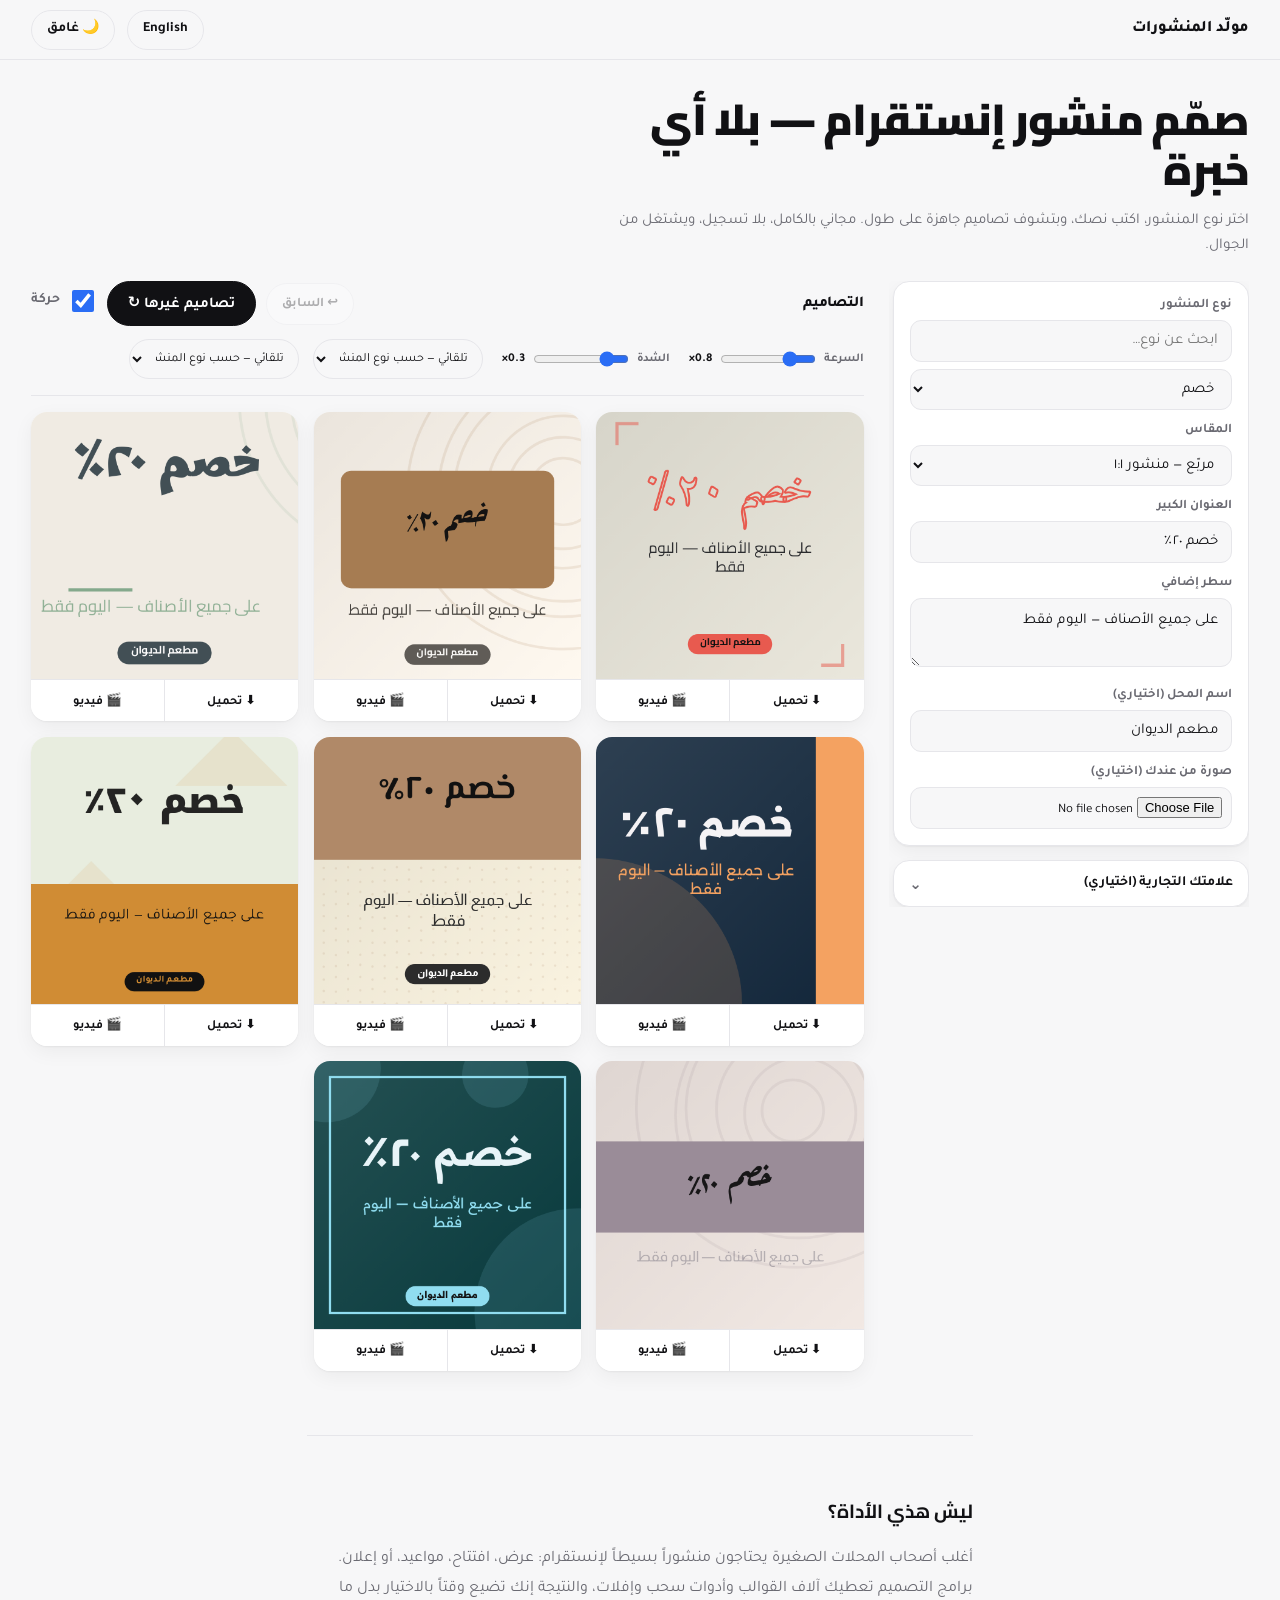
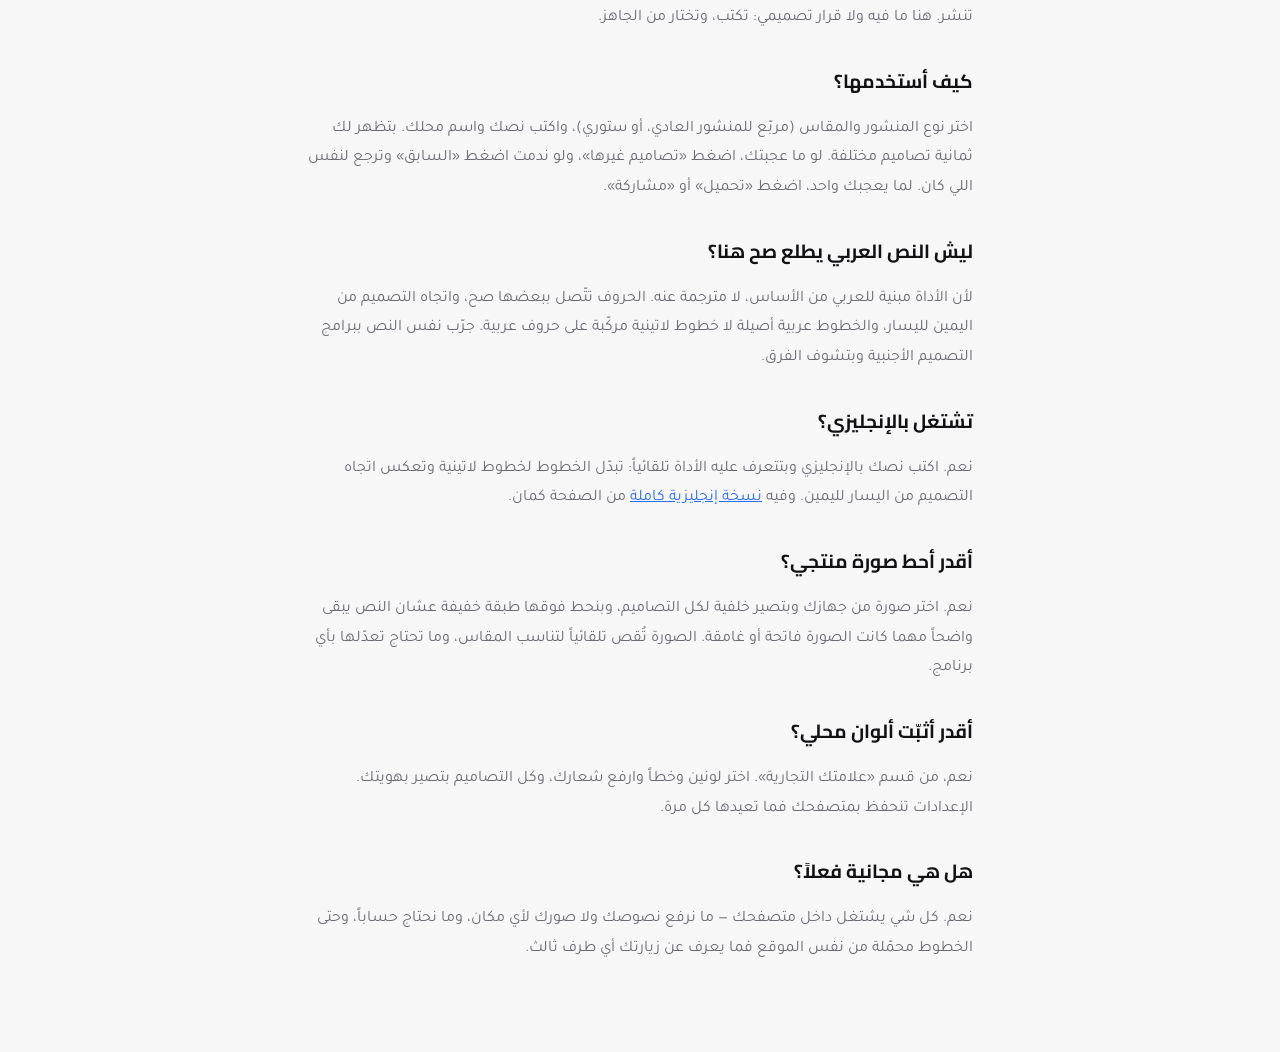
==== commit 35c174b4: "واجهة تملأ الشاشة، أنواع منشورات أكثر، وأقسام للحركات - هيكل بعمودين: إعدادات ثابتة جانباً وشبكة تصا" ====
--- a/index.html
+++ b/index.html
@@ -5,6 +5,8 @@
 <meta name="viewport" content="width=device-width,initial-scale=1">
 <title>تصميم منشور إنستقرام بالعربي — أداة مجانية بلا خبرة تصميم</title>
 <meta name="description" content="اكتب نص عرضك وخذ تصميم منشور إنستقرام جاهز بالعربي: عروض، افتتاح، مواعيد، وظائف. مربّع وستوري. مجاني، بلا تسجيل، بلا برامج تصميم.">
+<meta name="theme-color" content="#f7f7f8" media="(prefers-color-scheme: light)">
+<meta name="theme-color" content="#0e0e10" media="(prefers-color-scheme: dark)">
 <link rel="canonical" href="./">
 <link rel="alternate" hreflang="ar" href="./">
 <link rel="alternate" hreflang="en" href="./en/">
@@ -19,68 +21,78 @@
 <link href="style.css" rel="stylesheet">
 </head>
 <body>
+
+<header class="top">
+  <span class="mark">مولّد المنشورات</span>
+  <a href="en/index.html" hreflang="en">English</a>
+  <button id="theme"></button>
+</header>
+
 <main>
-  <div class="top">
-    <a href="en/index.html" hreflang="en">English</a>
-    <button id="theme"></button>
-  </div>
-  <h1 data-i18n="h1"></h1>
-  <p class="lede" data-i18n="lede"></p>
-
-  <div class="fields">
-    <div class="two">
-      <div><label for="type" data-i18n="lType"></label><select id="type"></select></div>
-      <div><label for="size" data-i18n="lSize"></label><select id="size"></select></div>
-    </div>
-    <div><label for="title" id="titleLabel"></label>
-      <input id="title" maxlength="70" autocomplete="off"></div>
-    <div><label for="sub" id="subLabel"></label>
-      <textarea id="sub" rows="2" maxlength="140"></textarea></div>
-    <div><label for="name" data-i18n="lName"></label>
-      <input id="name" maxlength="40" autocomplete="off"></div>
-    <div><label for="photo" data-i18n="lPhoto"></label>
-      <div class="photo-row">
-        <input id="photo" type="file" accept="image/*">
-        <button id="clearPhoto" class="ghost" data-i18n="clearPhoto" hidden></button>
-      </div></div>
+  <div class="hero">
+    <h1 data-i18n="h1"></h1>
+    <p class="lede" data-i18n="lede"></p>
   </div>
 
-  <details id="brandBox">
-    <summary data-i18n="brand"></summary>
-    <div class="brand">
-      <label class="check"><input type="checkbox" id="useBrand"> <span data-i18n="useBrand"></span></label>
-      <div class="colors">
-        <label><span data-i18n="primary"></span> <input type="color" id="brandColor" value="#0B3D2E"></label>
-        <label><span data-i18n="accent"></span> <input type="color" id="brandAccent" value="#D4AF37"></label>
+  <div class="app">
+    <aside class="side">
+      <div class="card-box">
+        <div class="fields">
+          <div><label for="type" data-i18n="lType"></label>
+            <input id="typeSearch" type="search" data-i18n-ph="searchTypes" autocomplete="off">
+            <select id="type"></select>
+            <span id="typeNote" class="hint" hidden></span></div>
+          <div><label for="size" data-i18n="lSize"></label><select id="size"></select></div>
+          <div><label for="title" id="titleLabel"></label>
+            <input id="title" maxlength="70" autocomplete="off"></div>
+          <div><label for="sub" id="subLabel"></label>
+            <textarea id="sub" rows="2" maxlength="140"></textarea></div>
+          <div><label for="name" data-i18n="lName"></label>
+            <input id="name" maxlength="40" autocomplete="off"></div>
+          <div><label for="photo" data-i18n="lPhoto"></label>
+            <div class="photo-row">
+              <input id="photo" type="file" accept="image/*">
+              <button id="clearPhoto" class="ghost" data-i18n="clearPhoto" hidden></button>
+            </div></div>
+        </div>
       </div>
-      <div><label for="brandFont" data-i18n="bFont"></label><select id="brandFont"></select></div>
-      <div><label for="logo" data-i18n="lLogo"></label>
-        <div class="photo-row">
-          <input id="logo" type="file" accept="image/*">
-          <button id="clearLogo" class="ghost" data-i18n="clearLogo" hidden></button>
-        </div></div>
-    </div>
-  </details>
 
-  <div class="bar">
-    <button id="back" data-i18n="back" disabled></button>
-    <button id="more" data-i18n="more"></button>
-    <label class="check"><input type="checkbox" id="animate"> <span data-i18n="animate"></span></label>
-    <span id="motionCtl" class="sliders">
-      <label><span data-i18n="speed"></span>
-        <input type="range" id="speed" min="0.4" max="2.2" step="0.1" value="0.8"><b id="speedVal"></b></label>
-      <label><span data-i18n="power"></span>
-        <input type="range" id="power" min="0" max="1.8" step="0.1" value="0.3"><b id="powerVal"></b></label>
-    </span>
-    <span class="hint" data-i18n="hint"></span>
+      <details id="brandBox">
+        <summary data-i18n="brand"></summary>
+        <div class="brand">
+          <label class="check"><input type="checkbox" id="useBrand"> <span data-i18n="useBrand"></span></label>
+          <div class="colors">
+            <label><span data-i18n="primary"></span> <input type="color" id="brandColor" value="#0B3D2E"></label>
+            <label><span data-i18n="accent"></span> <input type="color" id="brandAccent" value="#D4AF37"></label>
+          </div>
+          <div><label for="brandFont" data-i18n="bFont"></label><select id="brandFont"></select></div>
+          <div><label for="logo" data-i18n="lLogo"></label>
+            <div class="photo-row">
+              <input id="logo" type="file" accept="image/*">
+              <button id="clearLogo" class="ghost" data-i18n="clearLogo" hidden></button>
+            </div></div>
+        </div>
+      </details>
+    </aside>
+
+    <section class="work">
+      <div class="bar">
+        <h2 data-i18n="results"></h2>
+        <button id="back" class="ghost" data-i18n="back" disabled></button>
+        <button id="more" data-i18n="more"></button>
+        <label class="check"><input type="checkbox" id="animate"> <span data-i18n="animate"></span></label>
+        <span id="motionCtl" class="sliders">
+          <label><span data-i18n="speed"></span>
+            <input type="range" id="speed" min="0.4" max="2.2" step="0.1" value="0.8"><b id="speedVal"></b></label>
+          <label><span data-i18n="power"></span>
+            <input type="range" id="power" min="0" max="1.8" step="0.1" value="0.3"><b id="powerVal"></b></label>
+          <select id="animPick" class="pick"></select>
+          <select id="bgPick" class="pick"></select>
+        </span>
+      </div>
+      <div id="grid"></div>
+    </section>
   </div>
-
-  <div id="grid"></div>
-
-  <dialog id="zoom">
-    <canvas id="zoomCanvas"></canvas>
-    <div class="actions" id="zoomActions"></div>
-  </dialog>
 
   <section class="explain">
     <h2>ليش هذي الأداة؟</h2>
@@ -112,6 +124,11 @@
   </section>
 </main>
 
+<dialog id="zoom">
+  <canvas id="zoomCanvas"></canvas>
+  <div class="actions" id="zoomActions"></div>
+</dialog>
+
 <script src="design.js"></script>
 <script src="app.js"></script>
 </body>
--- a/style.css
+++ b/style.css
@@ -1,78 +1,149 @@
 /* تنسيق مشترك بين الصفحة العربية والإنجليزية */
 :root {
-  --bg:#faf9f7; --fg:#1a1a1a; --surface:#ffffff; --line:#e3e0da;
-  --muted:#6b6b6b; --hover:#f0efec; --btn-bg:#1a1a1a; --btn-fg:#ffffff;
-  --shadow:0 1px 3px rgba(0,0,0,.14);
+  --bg:#f7f7f8; --fg:#111114; --dim:#6a6a72; --surface:#ffffff; --line:#e6e6ea;
+  --hover:#f0f0f3; --btn-bg:#111114; --btn-fg:#ffffff; --accent:#2a6df5;
+  --shadow:0 1px 2px rgba(0,0,0,.05), 0 6px 20px rgba(0,0,0,.05);
+  --lift:0 2px 6px rgba(0,0,0,.07), 0 14px 34px rgba(0,0,0,.10);
+  --r:16px; --rs:11px; --bar:60px;
 }
 :root[data-theme="dark"] {
-  --bg:#131315; --fg:#ececec; --surface:#1d1d20; --line:#333338;
-  --muted:#9b9ba2; --hover:#2a2a2f; --btn-bg:#ececec; --btn-fg:#131315;
-  --shadow:0 1px 3px rgba(0,0,0,.5);
+  --bg:#0e0e10; --fg:#f2f2f4; --dim:#98989f; --surface:#18181b; --line:#2a2a30;
+  --hover:#232329; --btn-bg:#f2f2f4; --btn-fg:#0e0e10; --accent:#5b8dff;
+  --shadow:0 1px 2px rgba(0,0,0,.5), 0 6px 20px rgba(0,0,0,.35);
+  --lift:0 2px 6px rgba(0,0,0,.6), 0 14px 34px rgba(0,0,0,.5);
 }
 * { box-sizing: border-box; }
-body { margin:0; font-family:"Tajawal","Inter",system-ui,sans-serif;
-       background:var(--bg); color:var(--fg); }
-html[lang="en"] body { font-family:"Inter",system-ui,sans-serif; }
-main { max-width: 1060px; margin: 0 auto; padding: 20px 16px 64px; }
-.top { display:flex; justify-content:flex-end; gap:8px; }
-.top button, .top a { background:none; border:1px solid var(--line); color:var(--fg);
-              font-size:15px; padding:8px 13px; line-height:1.2; font-weight:700;
-              border-radius:10px; text-decoration:none; display:inline-flex;
-              align-items:center; cursor:pointer; }
+html { -webkit-text-size-adjust: 100%; }
+body { margin:0; background:var(--bg); color:var(--fg);
+       font-family:"Tajawal","Inter",-apple-system,BlinkMacSystemFont,"Segoe UI",system-ui,sans-serif;
+       -webkit-font-smoothing:antialiased; }
+html[lang="en"] body { font-family:"Inter",-apple-system,BlinkMacSystemFont,"Segoe UI",system-ui,sans-serif; }
+
+/* ===== الشريط العلوي الثابت ===== */
+.top { position:sticky; top:0; z-index:50; height:var(--bar);
+       display:flex; align-items:center; gap:12px;
+       padding:0 clamp(14px,2.4vw,40px);
+       background:color-mix(in srgb, var(--bg) 82%, transparent);
+       backdrop-filter:saturate(180%) blur(18px);
+       -webkit-backdrop-filter:saturate(180%) blur(18px);
+       border-bottom:1px solid var(--line); }
+.top .mark { font-weight:800; font-size:16px; letter-spacing:-.01em; margin-inline-end:auto; }
+.top a, .top button { background:none; border:1px solid var(--line); color:var(--fg);
+       font:inherit; font-size:14px; font-weight:600; padding:0 15px; min-height:40px;
+       border-radius:999px; line-height:1.2; text-decoration:none;
+       display:inline-flex; align-items:center; justify-content:center;
+       gap:6px; cursor:pointer; transition:background .15s, border-color .15s; }
 .top a:hover, .top button:hover { background:var(--hover); }
-h1 { font-family:"Cairo"; font-weight:900; font-size: clamp(24px,5vw,38px); margin:.2em 0 .2em; }
+
+/* ===== الهيكل: عمود إعدادات + مساحة عمل تملأ الباقي ===== */
+main { padding:0 clamp(14px,2.4vw,40px) 72px; }
+.hero { padding:34px 0 22px; max-width:70ch; }
+h1 { font-family:"Cairo"; font-weight:900; margin:0 0 .35em;
+     font-size:clamp(26px,3.4vw,44px); letter-spacing:-.02em; line-height:1.15; }
 html[lang="en"] h1 { font-family:"Outfit","Inter",sans-serif; }
-.lede { color: var(--muted); margin:0 0 24px; font-size: 17px; line-height:1.7; }
-.fields { display:grid; gap:12px; margin-bottom:16px; }
-.two { display:grid; grid-template-columns:1fr 1fr; gap:12px; }
-@media (max-width:520px) { .two { grid-template-columns:1fr; } }
-label { display:block; font-weight:700; font-size:14px; margin-bottom:6px; }
-input, textarea, select { width:100%; padding:13px 14px; font:inherit; font-size:17px;
-        border:1px solid var(--line); border-radius:10px; background:var(--surface); color:var(--fg); }
-textarea { resize:vertical; min-height:52px; }
-input:focus, textarea:focus, select:focus { outline:2px solid var(--fg); outline-offset:-1px; }
-.bar { display:flex; align-items:center; gap:10px; margin:18px 0 16px; flex-wrap:wrap; }
-button { font:inherit; font-weight:700; padding:12px 22px; border-radius:10px;
-         border:1px solid var(--btn-bg); background:var(--btn-bg); color:var(--btn-fg); cursor:pointer; }
-button:hover:not(:disabled) { opacity:.85; }
-button:disabled { opacity:.35; cursor:default; }
-.hint { color: var(--muted); font-size:14px; }
+.lede { color:var(--dim); margin:0; font-size:clamp(15px,1.15vw,18px); line-height:1.65; }
+
+.app { display:grid; grid-template-columns:minmax(300px,360px) 1fr;
+       gap:clamp(18px,2vw,34px); align-items:start; }
+@media (max-width:1000px) { .app { grid-template-columns:1fr; } }
+
+.side { position:sticky; top:calc(var(--bar) + 16px); display:grid; gap:14px;
+        max-height:calc(100vh - var(--bar) - 32px); overflow-y:auto;
+        padding-inline-end:4px; scrollbar-width:thin; }
+@media (max-width:1000px) { .side { position:static; max-height:none; overflow:visible; } }
+.work { min-width:0; }
+
+/* ===== الحقول ===== */
+.card-box { background:var(--surface); border:1px solid var(--line);
+            border-radius:var(--r); padding:16px; box-shadow:var(--shadow); }
+.fields { display:grid; gap:13px; }
+label { display:block; font-weight:600; font-size:13px; margin-bottom:6px; color:var(--dim); }
+input, textarea, select { width:100%; padding:11px 13px; font:inherit; font-size:15px;
+        border:1px solid var(--line); border-radius:var(--rs);
+        background:var(--bg); color:var(--fg); transition:border-color .15s, box-shadow .15s; }
+:root[data-theme="dark"] input, :root[data-theme="dark"] textarea,
+:root[data-theme="dark"] select { background:#101013; }
+textarea { resize:vertical; min-height:60px; line-height:1.5; }
+input:focus, textarea:focus, select:focus { outline:none; border-color:var(--accent);
+        box-shadow:0 0 0 3px color-mix(in srgb, var(--accent) 22%, transparent); }
+input[type=search] { margin-bottom:7px; }
+input[type=file] { padding:9px; font-size:13px; }
+input[type=color] { width:52px; height:40px; padding:2px; cursor:pointer; }
+
+/* ===== الأزرار ===== */
+button { font:inherit; font-weight:700; font-size:15px; padding:11px 20px; min-height:42px;
+         border-radius:999px; border:1px solid var(--btn-bg);
+         background:var(--btn-bg); color:var(--btn-fg); cursor:pointer;
+         transition:transform .12s, opacity .15s; }
+button:hover:not(:disabled) { opacity:.86; }
+button:active:not(:disabled) { transform:scale(.97); }
+button:disabled { opacity:.32; cursor:default; }
 .ghost { background:var(--surface); color:var(--fg); border-color:var(--line);
-         padding:10px 16px; font-size:14px; }
-.photo-row { display:flex; gap:10px; align-items:center; flex-wrap:wrap; }
-.photo-row input[type=file] { flex:1; min-width:190px; padding:10px; font-size:14px; }
-#grid { display:grid; grid-template-columns:repeat(auto-fill,minmax(190px,1fr)); gap:18px; }
-.card { border-radius:12px; overflow:hidden; background:var(--surface); box-shadow:var(--shadow); }
+         padding:9px 15px; font-size:13px; font-weight:600; }
+.ghost:hover { background:var(--hover); opacity:1; }
+.hint { color:var(--dim); font-size:13px; }
+.photo-row { display:flex; gap:9px; align-items:center; flex-wrap:wrap; }
+.photo-row input[type=file] { flex:1; min-width:150px; }
+
+/* ===== شريط الأدوات فوق التصاميم ===== */
+.bar { display:flex; align-items:center; gap:10px; flex-wrap:wrap;
+       margin-bottom:16px; padding-bottom:14px; border-bottom:1px solid var(--line); }
+.bar h2 { font-size:15px; font-weight:800; margin:0; margin-inline-end:auto; letter-spacing:-.01em; }
+.check { display:flex; align-items:center; gap:8px; font-weight:600; font-size:14px;
+         min-height:40px; cursor:pointer; }
+.check input { width:22px; height:22px; accent-color:var(--accent); cursor:pointer; }
+.sliders { display:flex; gap:14px; flex-wrap:wrap; align-items:center; }
+.sliders[hidden] { display:none; }
+.sliders label { display:flex; align-items:center; gap:6px; margin:0; min-height:40px;
+                 font-size:12px; color:var(--dim); font-weight:600; }
+/* الارتفاع مقصود: الحدّ المريح للّمس بالإصبع، لا مجرّد سمك الخطّ */
+.sliders input[type=range] { width:96px; height:40px; padding:0; border:0; background:none;
+                             accent-color:var(--accent); cursor:pointer; }
+.sliders b { min-width:28px; font-variant-numeric:tabular-nums; color:var(--fg); font-size:12px; }
+.sliders .pick { width:auto; max-width:170px; padding:8px 10px; font-size:12.5px;
+                 min-height:40px; border-radius:999px; }
+
+/* ===== شبكة التصاميم ===== */
+#grid { display:grid; gap:clamp(10px,1.2vw,20px);
+        grid-template-columns:repeat(auto-fill,minmax(210px,1fr)); }
+/* بالجوال عمودان بدل عمود — نصف طول الصفحة، وما زال التصميم واضحاً */
+@media (max-width:560px) { #grid { grid-template-columns:repeat(2,1fr); } }
+.card { border-radius:var(--r); overflow:hidden; background:var(--surface);
+        box-shadow:var(--shadow); transition:transform .18s, box-shadow .18s; }
+.card:hover { transform:translateY(-3px); box-shadow:var(--lift); }
 .card canvas { width:100%; height:auto; display:block; cursor:zoom-in; }
 .actions { display:flex; }
 .actions button { flex:1; border:0; border-top:1px solid var(--line); border-radius:0;
-                  background:var(--surface); color:var(--fg); padding:11px 4px;
-                  font-size:14px; font-weight:700; }
+                  background:var(--surface); color:var(--fg); padding:0 2px;
+                  min-height:42px; font-size:12.5px; font-weight:700; white-space:nowrap; }
+@media (max-width:560px) { .actions button { font-size:11px; min-height:44px; } }
 .actions button + button { border-inline-start:1px solid var(--line); }
-.actions button:hover { background:var(--hover); }
-details { border:1px solid var(--line); border-radius:10px; background:var(--surface); padding:0 14px; }
-details[open] { padding-bottom:14px; }
-summary { cursor:pointer; font-weight:700; padding:14px 0; }
-.brand { display:grid; gap:14px; }
-.brand .colors { display:flex; gap:18px; flex-wrap:wrap; }
+.actions button:hover { background:var(--hover); opacity:1; }
+.actions button:active { transform:none; }
+
+/* ===== الأقسام القابلة للطي ===== */
+details { border:1px solid var(--line); border-radius:var(--r);
+          background:var(--surface); padding:0 15px; box-shadow:var(--shadow); }
+details[open] { padding-bottom:15px; }
+summary { cursor:pointer; font-weight:700; font-size:14px; padding:14px 0; list-style:none; }
+summary::-webkit-details-marker { display:none; }
+summary::after { content:'⌄'; float:inline-end; color:var(--dim); font-size:15px; }
+details[open] summary::after { content:'⌃'; }
+.brand { display:grid; gap:13px; }
+.brand .colors { display:flex; gap:16px; flex-wrap:wrap; }
 .brand .colors label { display:flex; align-items:center; gap:8px; margin:0; }
-input[type=color] { width:52px; height:38px; padding:2px; cursor:pointer; }
-.check { display:flex; align-items:center; gap:9px; font-weight:700; }
-.check input { width:20px; height:20px; }
-.sliders { display:flex; gap:16px; flex-wrap:wrap; align-items:center; }
-.sliders[hidden] { display:none; }
-.sliders label { display:flex; align-items:center; gap:7px; margin:0;
-                 font-size:13px; color:var(--muted); font-weight:700; }
-.sliders input[type=range] { width:96px; padding:0; border:0; background:none;
-                             accent-color:var(--fg); cursor:pointer; }
-.sliders b { min-width:30px; font-variant-numeric:tabular-nums; color:var(--fg); }
-.explain { margin-top:56px; padding-top:24px; border-top:1px solid var(--line);
-           line-height:1.9; font-size:16px; }
-.explain h2 { font-family:"Cairo"; font-size:20px; margin-top:28px; }
+
+/* ===== الشرح ===== */
+.explain { margin:64px auto 0; max-width:74ch; padding-top:28px;
+           border-top:1px solid var(--line); line-height:1.85; font-size:16px; color:var(--dim); }
+.explain h2 { font-family:"Cairo"; font-size:19px; margin:30px 0 8px; color:var(--fg); }
 html[lang="en"] .explain h2 { font-family:"Outfit","Inter",sans-serif; }
-dialog { border:0; border-radius:14px; padding:0; background:var(--surface);
-         max-width:96vw; overflow:hidden; }
-dialog::backdrop { background:rgba(0,0,0,.75); }
-dialog canvas { display:block; max-width:min(92vw,760px); max-height:76vh;
+.explain a { color:var(--accent); }
+
+/* ===== نافذة التكبير ===== */
+dialog { border:0; border-radius:var(--r); padding:0; background:var(--surface);
+         max-width:96vw; overflow:hidden; box-shadow:var(--lift); }
+dialog::backdrop { background:rgba(0,0,0,.7); backdrop-filter:blur(6px); }
+dialog canvas { display:block; max-width:min(92vw,780px); max-height:74vh;
                 width:auto; height:auto; }
-dialog .actions button { padding:15px 4px; font-size:16px; }
+dialog .actions button { padding:14px 4px; font-size:15px; }
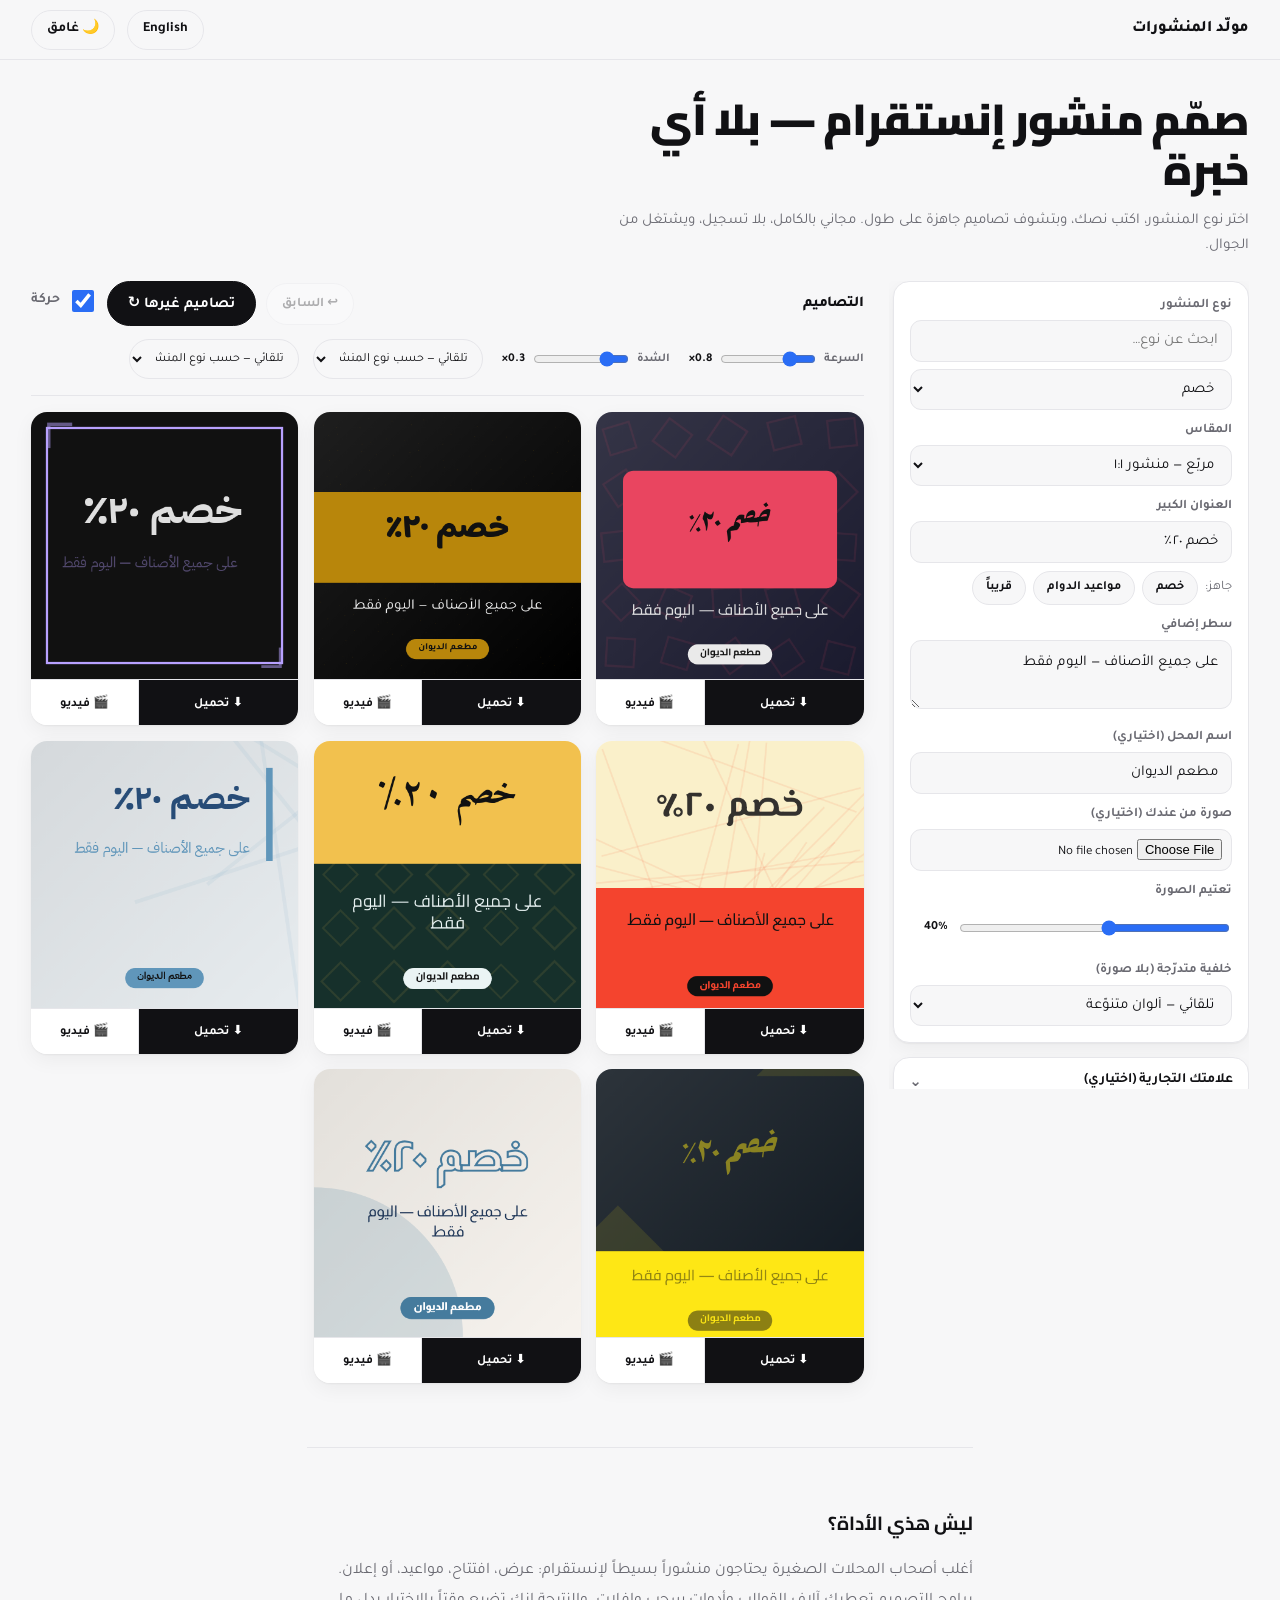
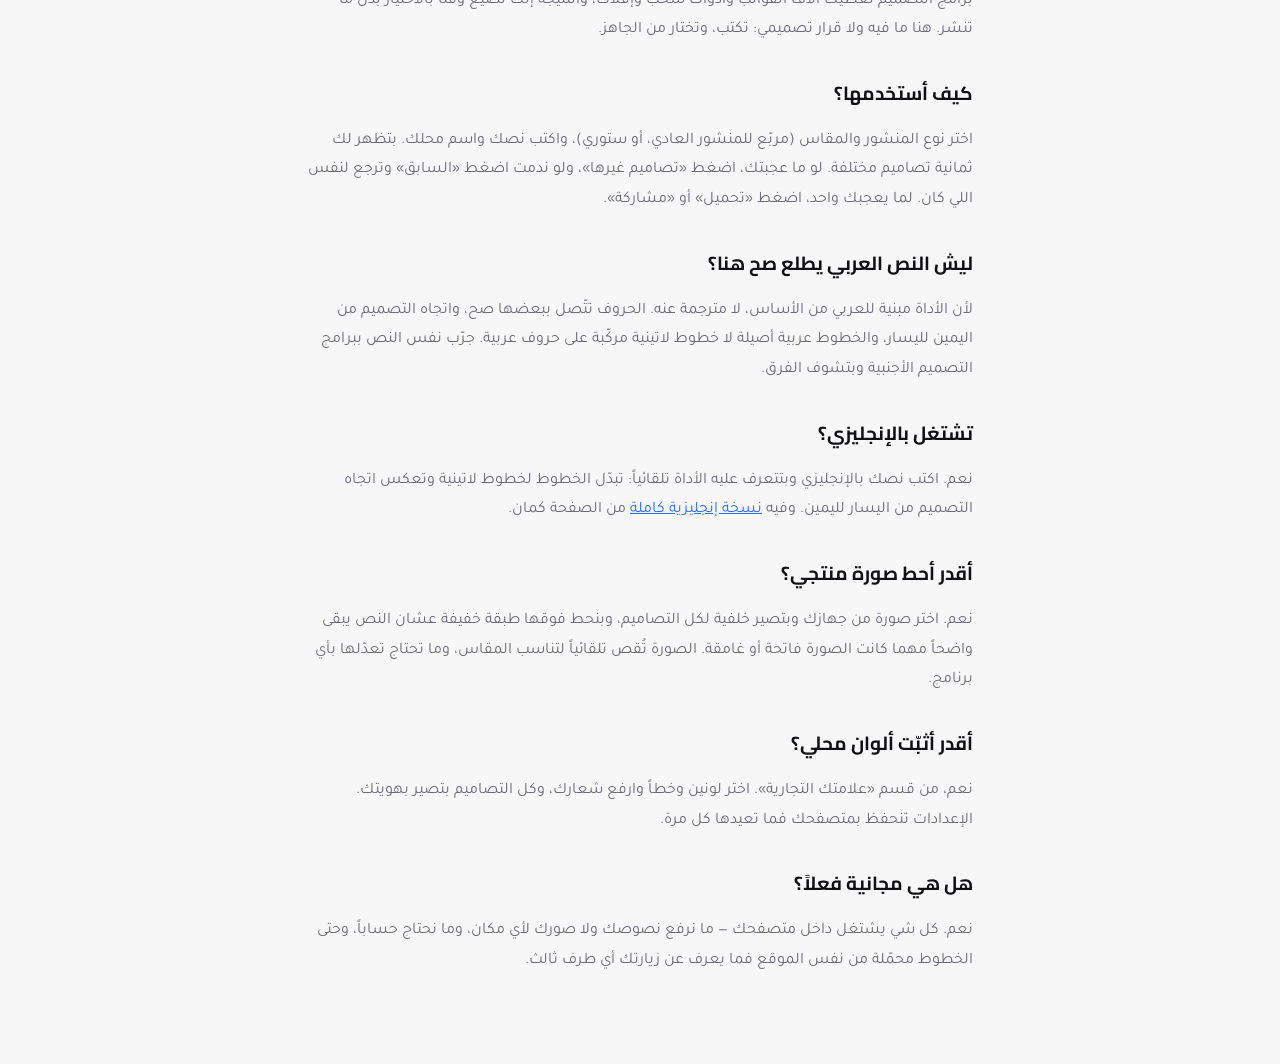
==== commit 2932ba99: "رقائق سريعة، ضوابط الشعار والتعتيم، تدرّجات، وحفظ كامل - ثلاث رقائق تختار نوعاً جاهزاً بضغطة - خمسة " ====
--- a/index.html
+++ b/index.html
@@ -44,7 +44,8 @@
             <span id="typeNote" class="hint" hidden></span></div>
           <div><label for="size" data-i18n="lSize"></label><select id="size"></select></div>
           <div><label for="title" id="titleLabel"></label>
-            <input id="title" maxlength="70" autocomplete="off"></div>
+            <input id="title" maxlength="70" autocomplete="off">
+            <div id="chips" class="chips"></div></div>
           <div><label for="sub" id="subLabel"></label>
             <textarea id="sub" rows="2" maxlength="140"></textarea></div>
           <div><label for="name" data-i18n="lName"></label>
@@ -54,6 +55,9 @@
               <input id="photo" type="file" accept="image/*">
               <button id="clearPhoto" class="ghost" data-i18n="clearPhoto" hidden></button>
             </div></div>
+          <div><label for="scrim" data-i18n="lScrim"></label>
+            <div class="row"><input type="range" id="scrim" min="0" max="90" step="5" value="40"><b id="scrimVal"></b></div></div>
+          <div><label for="grad" data-i18n="lGrad"></label><select id="grad"></select></div>
         </div>
       </div>
 
@@ -66,6 +70,7 @@
             <label><span data-i18n="accent"></span> <input type="color" id="brandAccent" value="#D4AF37"></label>
           </div>
           <div><label for="brandFont" data-i18n="bFont"></label><select id="brandFont"></select></div>
+          <div><label for="logoPos" data-i18n="lLogoPos"></label><select id="logoPos"></select></div>
           <div><label for="logo" data-i18n="lLogo"></label>
             <div class="photo-row">
               <input id="logo" type="file" accept="image/*">
--- a/style.css
+++ b/style.css
@@ -82,6 +82,14 @@
          padding:9px 15px; font-size:13px; font-weight:600; }
 .ghost:hover { background:var(--hover); opacity:1; }
 .hint { color:var(--dim); font-size:13px; }
+.chips { display:flex; gap:7px; flex-wrap:wrap; align-items:center; margin-top:8px; }
+.chip { background:var(--bg); color:var(--fg); border:1px solid var(--line);
+        padding:0 13px; min-height:34px; font-size:12.5px; font-weight:600; }
+.chip:hover { background:var(--hover); opacity:1; }
+.row { display:flex; align-items:center; gap:9px; }
+.row input[type=range] { flex:1; height:40px; padding:0; border:0; background:none;
+                         accent-color:var(--accent); cursor:pointer; }
+.row b { min-width:38px; font-variant-numeric:tabular-nums; font-size:12.5px; }
 .photo-row { display:flex; gap:9px; align-items:center; flex-wrap:wrap; }
 .photo-row input[type=file] { flex:1; min-width:150px; }
 
@@ -115,7 +123,10 @@
 .actions { display:flex; }
 .actions button { flex:1; border:0; border-top:1px solid var(--line); border-radius:0;
                   background:var(--surface); color:var(--fg); padding:0 2px;
-                  min-height:42px; font-size:12.5px; font-weight:700; white-space:nowrap; }
+                  min-height:46px; font-size:12.5px; font-weight:700; white-space:nowrap; }
+/* الزرّ الأوّل (تحميل) هو الإجراء الأساسي — بارز لا مساوٍ لجيرانه */
+.actions button:first-child { background:var(--btn-bg); color:var(--btn-fg); flex:1.5; }
+.actions button:first-child:hover { background:var(--btn-bg); opacity:.86; }
 @media (max-width:560px) { .actions button { font-size:11px; min-height:44px; } }
 .actions button + button { border-inline-start:1px solid var(--line); }
 .actions button:hover { background:var(--hover); opacity:1; }
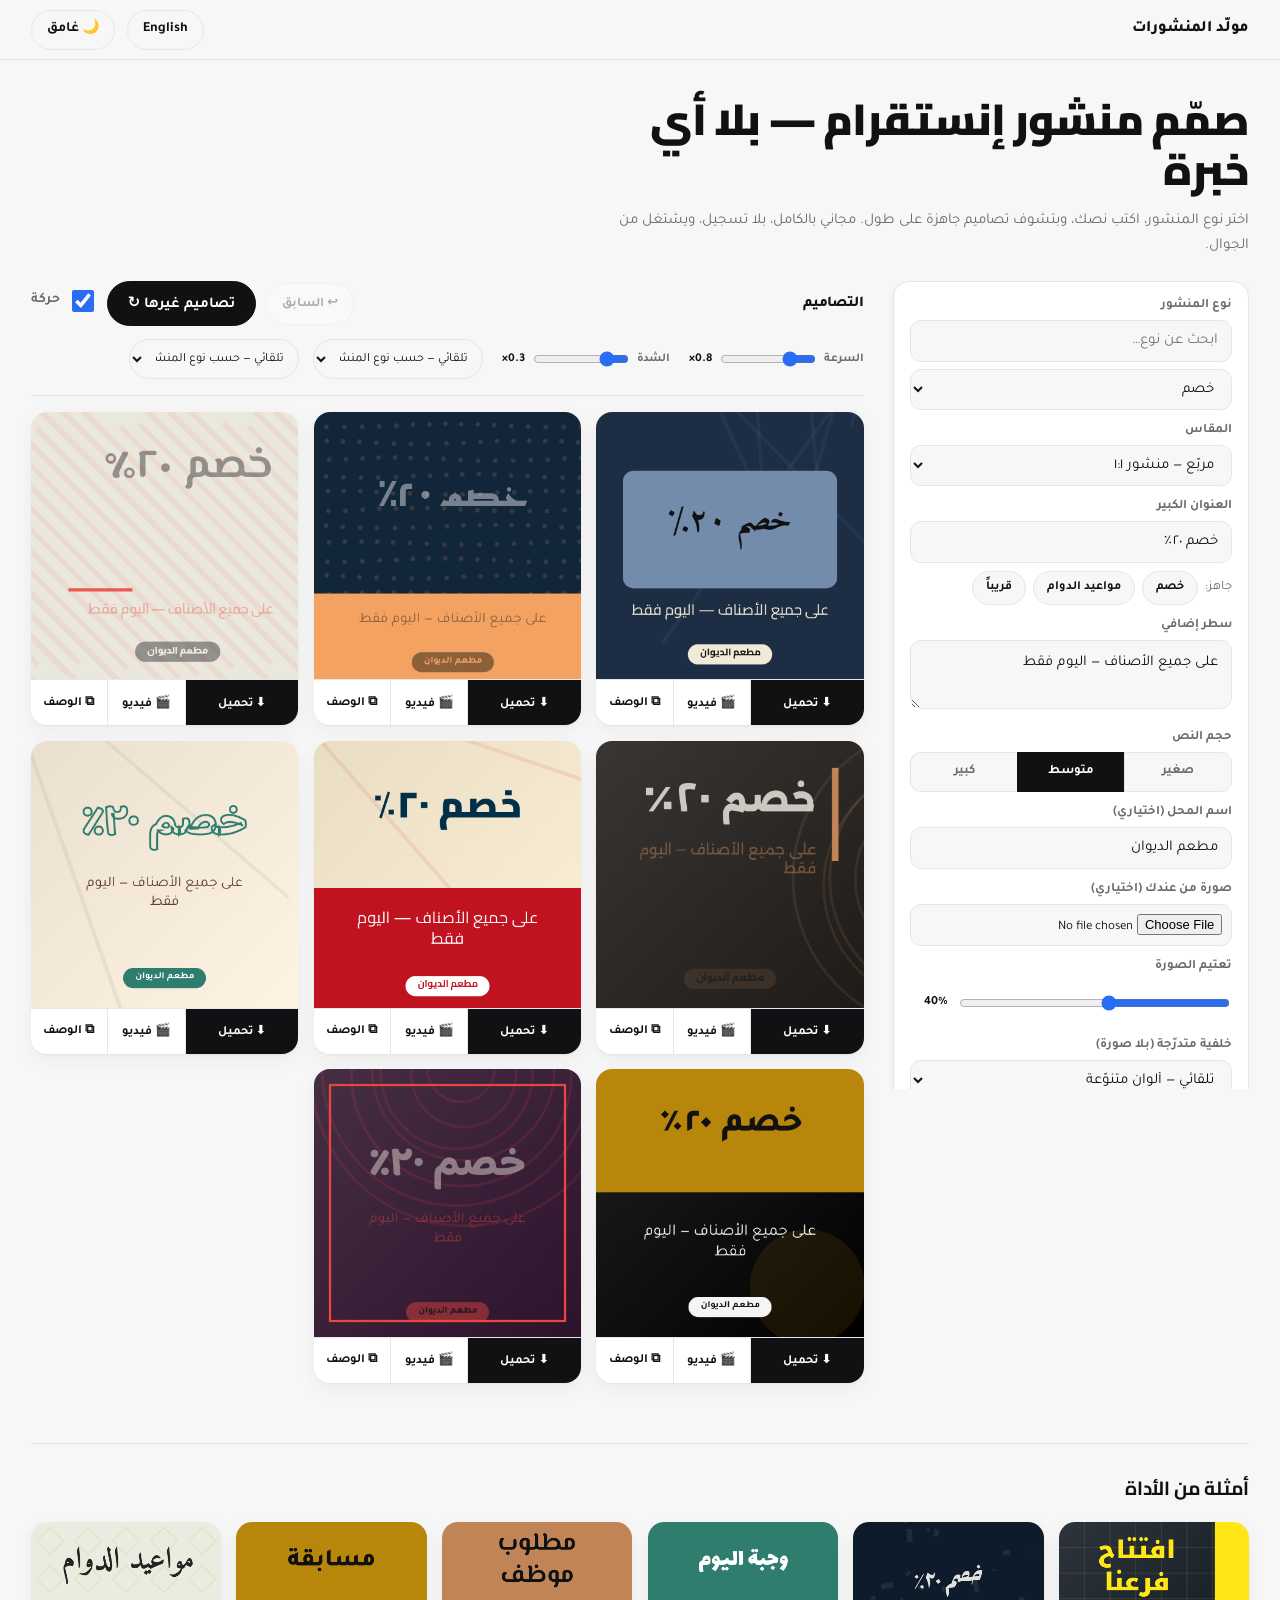
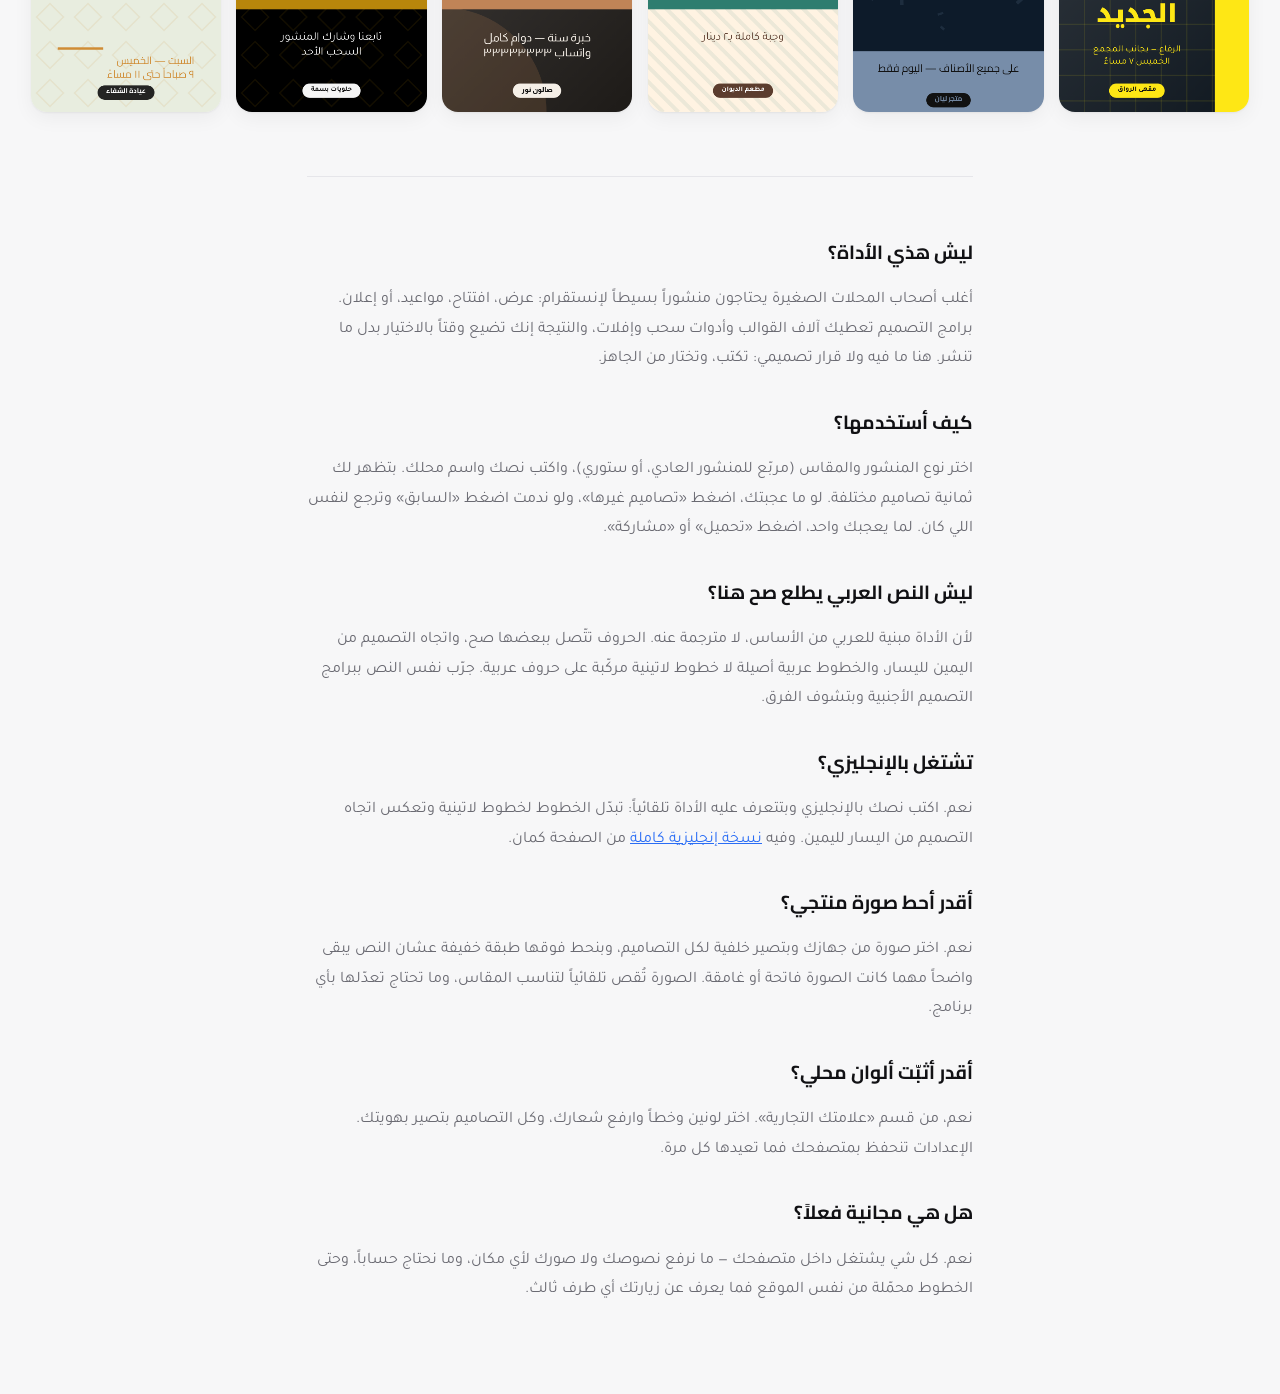
==== commit 6b0db1e7: "أسماء ملفات فريدة، نسخ الوصف، حجم النص، معرض أمثلة، ووسوم المشاركة - إصلاح: كل تنزيل كان باسم post.p" ====
--- a/index.html
+++ b/index.html
@@ -11,6 +11,31 @@
 <link rel="alternate" hreflang="ar" href="./">
 <link rel="alternate" hreflang="en" href="./en/">
 <link rel="alternate" hreflang="x-default" href="./">
+<meta property="og:type" content="website">
+<meta property="og:site_name" content="مولّد المنشورات">
+<meta property="og:locale" content="ar_BH">
+<meta property="og:locale:alternate" content="en_US">
+<meta property="og:url" content="https://mohframevision.github.io/post-generator/">
+<meta property="og:title" content="تصميم منشور إنستقرام بالعربي — بلا خبرة تصميم">
+<meta property="og:description" content="اكتب نص عرضك وخذ ثمانية تصاميم جاهزة بالعربي: صورة أو فيديو. مجاني، بلا تسجيل، وكل شي داخل متصفحك.">
+<meta property="og:image" content="https://mohframevision.github.io/post-generator/og.png">
+<meta property="og:image:width" content="1200">
+<meta property="og:image:height" content="630">
+<meta property="og:image:alt" content="مثال على منشور صُنع بالأداة">
+<meta name="twitter:card" content="summary_large_image">
+<meta name="twitter:title" content="تصميم منشور إنستقرام بالعربي — بلا خبرة تصميم">
+<meta name="twitter:description" content="اكتب نصك وخذ ثمانية تصاميم جاهزة. مجاني وبلا تسجيل.">
+<meta name="twitter:image" content="https://mohframevision.github.io/post-generator/og.png">
+<script type="application/ld+json">
+{"@context":"https://schema.org","@type":"SoftwareApplication",
+"name":"مولّد منشورات إنستقرام بالعربي","applicationCategory":"DesignApplication",
+"operatingSystem":"Any (web browser)","inLanguage":["ar","en"],
+"url":"https://mohframevision.github.io/post-generator/",
+"description":"أداة مجانية تكتب فيها نصك فتخرج لك ثمانية تصاميم منشورات جاهزة بالعربي أو الإنجليزي، صورة أو فيديو. تعمل كلياً داخل المتصفح.",
+"offers":{"@type":"Offer","price":"0","priceCurrency":"USD"},
+"isAccessibleForFree":true,
+"featureList":["٣٧ نوع منشور","عربي وإنجليزي","مربّع وعمودي وستوري","تصدير صورة أو فيديو MP4","ألوان وشعار العلامة التجارية"]}
+</script>
 <!-- ضع هنا وسم التحقق من Google Search Console بعد النشر -->
 <script>
   // نحطّ الثيم قبل ما ترسم الصفحة، وإلا يومض أبيض ثم يصير غامقاً
@@ -48,6 +73,7 @@
             <div id="chips" class="chips"></div></div>
           <div><label for="sub" id="subLabel"></label>
             <textarea id="sub" rows="2" maxlength="140"></textarea></div>
+          <div><label data-i18n="lTextSize"></label><div id="textSize" class="segs"></div></div>
           <div><label for="name" data-i18n="lName"></label>
             <input id="name" maxlength="40" autocomplete="off"></div>
           <div><label for="photo" data-i18n="lPhoto"></label>
@@ -99,6 +125,11 @@
     </section>
   </div>
 
+  <section class="showcase-wrap">
+    <h2 data-i18n="showcase"></h2>
+    <div id="showcase" class="showcase"></div>
+  </section>
+
   <section class="explain">
     <h2>ليش هذي الأداة؟</h2>
     <p>أغلب أصحاب المحلات الصغيرة يحتاجون منشوراً بسيطاً لإنستقرام: عرض، افتتاح، مواعيد،
@@ -129,6 +160,8 @@
   </section>
 </main>
 
+<div id="toast" class="toast" role="status" aria-live="polite"></div>
+
 <dialog id="zoom">
   <canvas id="zoomCanvas"></canvas>
   <div class="actions" id="zoomActions"></div>
--- a/style.css
+++ b/style.css
@@ -82,6 +82,32 @@
          padding:9px 15px; font-size:13px; font-weight:600; }
 .ghost:hover { background:var(--hover); opacity:1; }
 .hint { color:var(--dim); font-size:13px; }
+.segs { display:flex; gap:0; }
+.seg { flex:1; background:var(--bg); color:var(--dim); border:1px solid var(--line);
+       border-radius:0; padding:0 8px; min-height:40px; font-size:13px; font-weight:600; }
+.seg:first-child { border-start-start-radius:var(--rs); border-end-start-radius:var(--rs); }
+.seg:last-child { border-start-end-radius:var(--rs); border-end-end-radius:var(--rs); }
+.seg + .seg { border-inline-start:0; }
+.seg.on { background:var(--btn-bg); color:var(--btn-fg); border-color:var(--btn-bg); }
+.seg:hover:not(.on) { background:var(--hover); opacity:1; }
+
+/* إشعار قصير */
+.toast { position:fixed; inset-inline:0; bottom:24px; margin:0 auto; width:max-content;
+         max-width:88vw; background:var(--btn-bg); color:var(--btn-fg);
+         padding:13px 22px; border-radius:999px; font-weight:700; font-size:14px;
+         box-shadow:var(--lift); z-index:99; opacity:0; transform:translateY(14px);
+         pointer-events:none; transition:opacity .2s, transform .2s; }
+.toast.show { opacity:1; transform:none; }
+
+/* معرض أمثلة — مرسوم بنفس المحرّك لا صور جاهزة */
+.showcase-wrap { margin-top:60px; padding-top:26px; border-top:1px solid var(--line); }
+.showcase-wrap h2 { font-family:"Cairo"; font-size:19px; margin:0 0 16px; letter-spacing:-.01em; }
+html[lang="en"] .showcase-wrap h2 { font-family:"Outfit","Inter",sans-serif; }
+.showcase { display:grid; gap:clamp(10px,1.2vw,18px);
+            grid-template-columns:repeat(auto-fill,minmax(180px,1fr)); }
+.showcase canvas { width:100%; height:auto; display:block; border-radius:var(--r);
+                   box-shadow:var(--shadow); }
+
 .chips { display:flex; gap:7px; flex-wrap:wrap; align-items:center; margin-top:8px; }
 .chip { background:var(--bg); color:var(--fg); border:1px solid var(--line);
         padding:0 13px; min-height:34px; font-size:12.5px; font-weight:600; }
